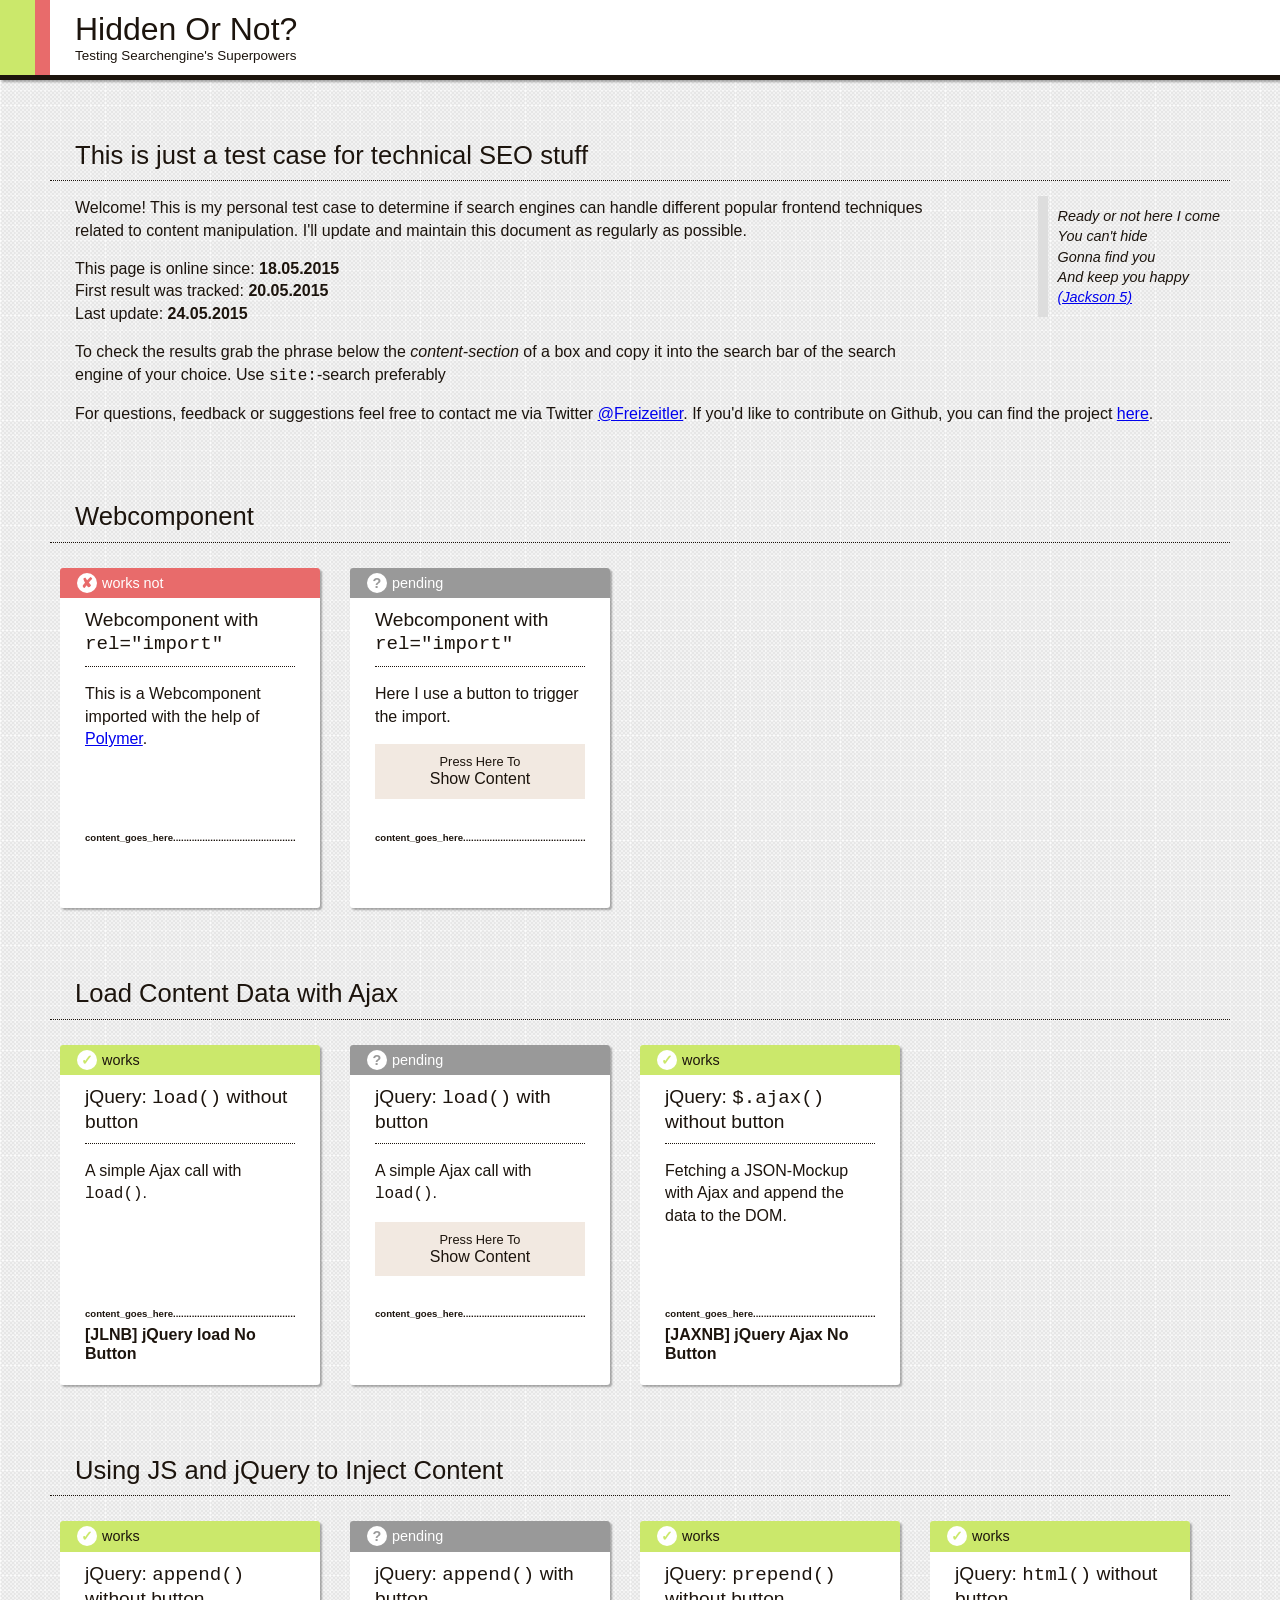
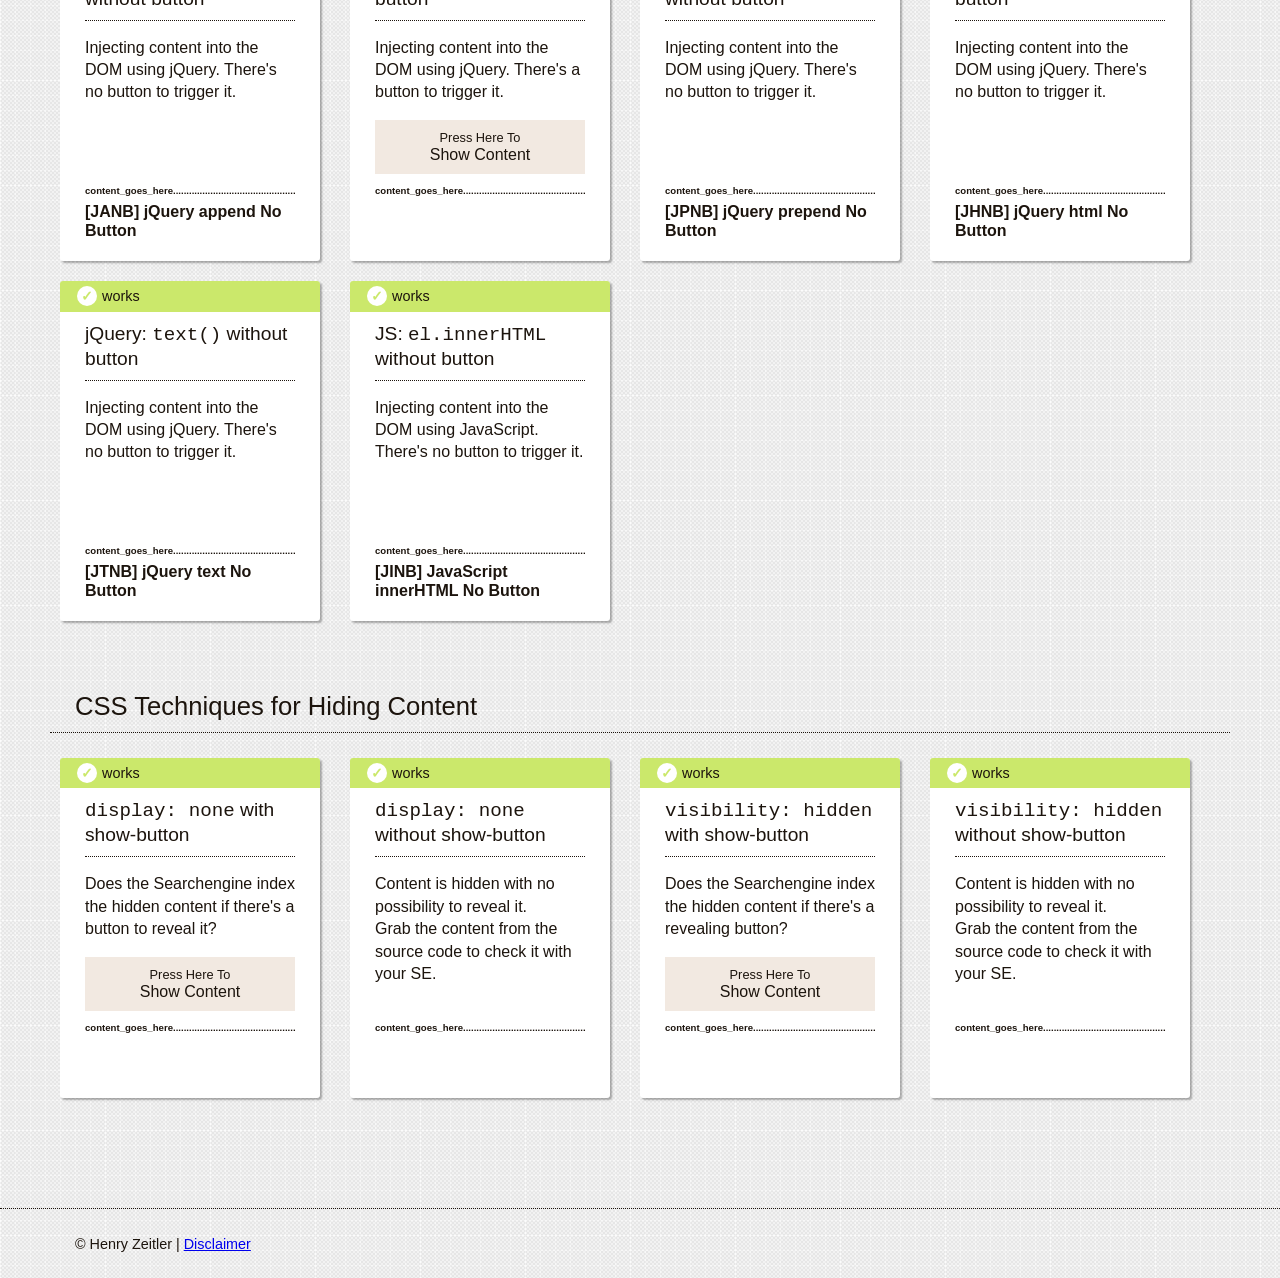
==== index.html @ c45078b1 "added webcomponent import with button" ====
<!doctype html>
<html class="no-js" lang="" itemscope itemtype="http://schema.org/WebPage">

<head>
	<meta charset="utf-8">
	<meta http-equiv="X-UA-Compatible" content="IE=edge">

	<title>SEO | Hidden Or Not?</title>

	<meta name="description" itemprop="description" content="Testing Searchengine's Superpowers">
	<meta name="viewport" content="width=device-width, initial-scale=1">

	<meta itemprop="name" content="SEO | Hidden Or Not?">
	<!-- Image for G+ post (app. 560 x 560) 
	<meta itemprop="image" content="http://www.example.com/image.jpg">-->
	<link href="https://plus.google.com/u/0/+HenryZeitler/" rel="author">

	<meta name="twitter:card" content="summary">
	<meta name="twitter:site" content="@publisher_handle">
	<meta name="twitter:title" content="SEO | Hidden Or Not?">
	<meta name="twitter:description" content="Testing Searchengine's Superpowers">
	<meta name="twitter:creator" content="@Freizeitler">
	<!-- Twitter Summary card images must be at least 120x120px 
	<meta name="twitter:image" content="http://www.example.com/image.jpg">-->

	<meta property="og:title" content="SEO | Hidden Or Not?" />
	<meta property="og:type" content="article" />
	<meta property="og:url" content="http://seo.freizeitler.de" />
	<!--<meta property="og:image" content="http://example.com/image.jpg" />-->
	<meta property="og:description" content="Testing Searchengine's Superpowers" />
	<meta property="og:site_name" content="SEO | Hidden Or Not?" />

	<link rel="import" href="/vendor/bower/polymer/polymer.html">
	<link rel="import" href="component/super-content.html">

	<style type="text/css">
		html{font-family:sans-serif;-ms-text-size-adjust:100%;-webkit-text-size-adjust:100%}body{margin:0}article,aside,details,figcaption,figure,footer,header,hgroup,main,menu,nav,section,summary{display:block}audio,canvas,progress,video{display:inline-block;vertical-align:baseline}audio:not([controls]){display:none;height:0}[hidden],template{display:none}a{background-color:transparent}a:active,a:hover{outline:0}abbr[title]{border-bottom:1px dotted}b,strong{font-weight:700}dfn{font-style:italic}h1{font-size:2em;margin:.67em 0}mark{background:#ff0;color:#000}small{font-size:80%}sub,sup{font-size:75%;line-height:0;position:relative;vertical-align:baseline}sup{top:-.5em}sub{bottom:-.25em}img{border:0}svg:not(:root){overflow:hidden}figure{margin:1em 40px}hr{-webkit-box-sizing:content-box;-moz-box-sizing:content-box;box-sizing:content-box;height:0}pre{overflow:auto}code,kbd,pre,samp{font-family:monospace,monospace;font-size:1em}button,input,optgroup,select,textarea{color:inherit;font:inherit;margin:0}button{overflow:visible}button,select{text-transform:none}button,html input[type=button],input[type=reset],input[type=submit]{-webkit-appearance:button;cursor:pointer}button[disabled],html input[disabled]{cursor:default}button::-moz-focus-inner,input::-moz-focus-inner{border:0;padding:0}input{line-height:normal}input[type=checkbox],input[type=radio]{-webkit-box-sizing:border-box;-moz-box-sizing:border-box;box-sizing:border-box;padding:0}input[type=number]::-webkit-inner-spin-button,input[type=number]::-webkit-outer-spin-button{height:auto}input[type=search]{-webkit-appearance:textfield;-webkit-box-sizing:content-box;-moz-box-sizing:content-box;box-sizing:content-box}input[type=search]::-webkit-search-cancel-button,input[type=search]::-webkit-search-decoration{-webkit-appearance:none}fieldset{border:1px solid silver;margin:0 2px;padding:.35em .625em .75em}legend{border:0;padding:0}textarea{overflow:auto}optgroup{font-weight:700}table{border-collapse:collapse;border-spacing:0}td,th{padding:0}.bv-cf:before,.bv-cf:after{content:" ";display:table}.bv-cf:after{clear:both}.bv-float-left{float:left}.bv-float-right{float:right}body{background:url(../images/project_papper.png);font:normal 1em/1.4 sans-serif;color:#1c140d}h1,h2,h3,h4,h5,h6{margin-top:0;font-weight:400;line-height:1.2}h1{padding:10px 25px;font-size:2em;margin-left:35px;background:#fff;margin-bottom:0;border-left:15px solid #e86b6b}h1 span{display:block;font-size:.42em}h2,h3{padding:10px 25px;font-size:1.6em;margin-bottom:15px;border-bottom:1px dotted #1c140d}h3{font-size:1.2em;padding:10px 0}h4{font-weight:700}p{padding-left:25px}button{background:none;border:none;display:block;padding:10px 0;text-align:center;background:#f2e9e1;margin-bottom:1em;width:100%;line-height:1.2}button span{display:block;font-size:.8em}blockquote{margin:0 0 25px 100px;border-left:10px solid #ddd;padding:10px;font-style:italic;font-size:.9em;float:right}.dnwb .content span{display:none}.dnwb .content.active span{display:block}.dnnb .content span{display:none}.vhwb .content span{visibility:hidden}.vhwb .content.active span{visibility:visible}.vhnb .content span{visibility:hidden}.header{background:#cbe86b;border-bottom:5px solid #1c140d;-webkit-box-shadow:2px 2px 2px rgba(0,0,0,.3);-moz-box-shadow:2px 2px 2px rgba(0,0,0,.3);box-shadow:2px 2px 2px rgba(0,0,0,.3)}@media(min-width:0em){.main{padding:25px 15px}}@media(min-width:22.5em){.main{padding:50px}}.section{margin-bottom:50px;clear:both}.tile{-webkit-box-sizing:border-box;-moz-box-sizing:border-box;box-sizing:border-box;padding:25px;width:260px;height:340px;background:#fff;float:left;margin:10px 20px 10px 10px;-webkit-border-radius:3px;-moz-border-radius:3px;border-radius:3px;-webkit-box-shadow:2px 2px 2px rgba(0,0,0,.3);-moz-box-shadow:2px 2px 2px rgba(0,0,0,.3);box-shadow:2px 2px 2px rgba(0,0,0,.3);position:relative}.tile p{padding:0;max-width:600px}.tile .content{position:absolute;left:0;bottom:0;width:100%;-webkit-box-sizing:border-box;-moz-box-sizing:border-box;box-sizing:border-box;padding:0 25px;height:50px}.tile .content:before{content:'content_goes_here...................................................................';font-size:.6em;position:relative;top:-5px;display:block;overflow:hidden}.tile-label{padding:5px 0 5px 17px;margin:-25px -25px 0;font-size:.9em;-webkit-border-radius:3px 3px 0 0;-moz-border-radius:3px 3px 0 0;border-radius:3px 3px 0 0}.tile-label.works{background:#cbe86b}.tile-label.works:before{content:'\2713';margin-right:5px;background:#fff;width:20px;height:20px;display:inline-block;color:#cbe86b;text-align:center;-webkit-border-radius:50%;-moz-border-radius:50%;border-radius:50%;position:relative;font-weight:700}.tile-label.works-not{background:#e86b6b;color:#fff}.tile-label.works-not:before{content:'\2718';margin-right:5px;background:#fff;width:20px;height:20px;display:inline-block;color:#e86b6b;text-align:center;-webkit-border-radius:50%;-moz-border-radius:50%;border-radius:50%;position:relative;font-weight:700}.tile-label.pending{background:#999;color:#fff}.tile-label.pending:before{content:'?';background:#fff;width:20px;height:20px;display:inline-block;color:#999;text-align:center;-webkit-border-radius:50%;-moz-border-radius:50%;border-radius:50%;position:relative;font-weight:700;margin-right:5px}.footer{font-size:.9em;padding:25px 0 25px 75px;border-top:1px dotted #1c140d}
	</style>

	<!--[if lt IE 9]>
		<script src="vendor/html5shiv.min.js"></script>
	<![endif]-->
</head>

<body>
	<header class="header" role="banner">
		<h1>Hidden Or Not? <span>Testing Searchengine's Superpowers</span></h1>
	</header>
	<main class="main bv-cf" role="main">	
<section class="section bv-cf">
		<h2>This is just a test case for technical SEO stuff</h2>
		<blockquote itemscope itemtype="http://schema.org/MusicRecording"><span itemprop="citation">Ready or not here I come<br />
You can't hide<br />
Gonna find you<br />
And keep you happy</span><br /><a href="http://en.wikipedia.org/wiki/Ready_or_Not_Here_I_Come_%28Can%27t_Hide_from_Love%29" itemprop="sameAs">(Jackson 5)</a></blockquote>
		<p>Welcome! This is my personal test case to determine if search engines can handle different popular frontend techniques related to content manipulation. I'll update and maintain this document as regularly as possible.</p>
		<p>This page is online since: <strong>18.05.2015</strong><br />First result was tracked: <strong>20.05.2015</strong><br />Last update: <strong>24.05.2015</strong></p>
		<p>To check the results grab the phrase below the <em>content-section</em> of a box and copy it into the search bar of the search engine of your choice. Use <code>site:</code>-search preferably</p> 
		<p>For questions, feedback or suggestions feel free to contact me via Twitter <a href="https://twitter.com/Freizeitler" title="contact me on Twitter">@Freizeitler</a>. If you'd like to contribute on Github, you can find the project <a href="https://github.com/Freizeitler/seowatch" title="Fork me on Github">here</a>.</p> 
		<!--<figure class="mobile-yeti">
			<img src="https://pbs.twimg.com/profile_background_images/536130318734880768/CcT2bcql.png" alt="Picture of Mobile Yeti" />
		</figure>-->
		</section>
		
		<section class="section bv-cf">
			<h2>Webcomponent</h2>

			<div class="tile webc">
				<div class="tile-label works-not">works not</div>
				<h3>Webcomponent with <code>rel="import"</code></h3>
				<p>This is a Webcomponent imported with the help of <a href="https://www.polymer-project.org/0.5/" title="visit polymer">Polymer</a>.</p>
				<div class="tile-test">
					<h4 class="content"><super-content></super-content></h4>
				</div>
			</div>

			<div class="tile webcwb">
				<div class="tile-label pending">pending</div>
				<h3>Webcomponent with <code>rel="import"</code></h3>
				<p>Here I use a button to trigger the import.</p>
				<div class="tile-test">
					<button class="show-content js-button"><span>Press Here To</span> Show Content</button>
					<h4 class="content"><button-content></button-content></h4>
				</div>
			</div>

		</section>	

		<section class="section bv-cf">
			<h2>Load Content Data with Ajax</h2>

			<div class="tile jlnb">
				<div class="tile-label works">works</div>
				<h3>jQuery: <code>load()</code> without button</h3>
				<p>A simple Ajax call with <code>load()</code>.</p>
				<div class="tile-test">
					<h4 class="content"><span></span></h4>
				</div>
			</div>

			<div class="tile jlwb">
				<div class="tile-label pending">pending</div>
				<h3>jQuery: <code>load()</code> with button</h3>
				<p>A simple Ajax call with <code>load()</code>.</p>
				<div class="tile-test">
					<button class="show-content js-button"><span>Press Here To</span> Show Content</button>
					<h4 class="content"><span></span></h4>
				</div>
			</div>

			<div class="tile jaxnb">
				<div class="tile-label works">works</div>
				<h3>jQuery: <code>$.ajax()</code> without button</h3>
				<p>Fetching a JSON-Mockup with Ajax and append the data to the DOM.</p>
				<div class="tile-test">
					<h4 class="content"><span></span></h4>
				</div>
			</div>

		</section>	

		<section class="section bv-cf">
			<h2>Using JS and jQuery to Inject Content</h2>

			<div class="tile janb">
				<div class="tile-label works">works</div>
				<h3>jQuery: <code>append()</code> without button</h3>
				<p>Injecting content into the DOM using jQuery. There's no button to trigger it.</p>
				<div class="tile-test">
					<h4 class="content"><span></span></h4>
				</div>
			</div>

			<div class="tile jawb">
				<div class="tile-label pending">pending</div>
				<h3>jQuery: <code>append()</code> with button</h3>
				<p>Injecting content into the DOM using jQuery. There's a button to trigger it.</p>
				<div class="tile-test">
					<button class="show-content js-button"><span>Press Here To</span> Show Content</button>
					<h4 class="content"><span></span></h4>
				</div>
			</div>

			<div class="tile jpnb">
				<div class="tile-label works">works</div>
				<h3>jQuery: <code>prepend()</code> without button</h3>
				<p>Injecting content into the DOM using jQuery. There's no button to trigger it.</p>
				<div class="tile-test">
					<h4 class="content"><span></span></h4>
				</div>
			</div>

			<div class="tile jhnb">
				<div class="tile-label works">works</div>
				<h3>jQuery: <code>html()</code> without button</h3>
				<p>Injecting content into the DOM using jQuery. There's no button to trigger it.</p>
				<div class="tile-test">
					<h4 class="content"><span></span></h4>
				</div>
			</div>

			<div class="tile jtnb">
				<div class="tile-label works">works</div>
				<h3>jQuery: <code>text()</code> without button</h3>
				<p>Injecting content into the DOM using jQuery. There's no button to trigger it.</p>
				<div class="tile-test">
					<h4 class="content"><span></span></h4>
				</div>
			</div>

			<div class="tile jinb">
				<div class="tile-label works">works</div>
				<h3>JS: <code>el.innerHTML</code> without button</h3>
				<p>Injecting content into the DOM using JavaScript. There's no button to trigger it.</p>
				<div class="tile-test">
					<h4 class="content"><span></span></h4>
				</div>
			</div>
		</section>	

		<section class="section bv-cf">
			<h2>CSS Techniques for Hiding Content</h2>

			<div class="tile dnwb">
				<div class="tile-label works">works</div>
				<h3><code>display: none</code> with show-button</h3>
				<p>Does the Searchengine index the hidden content if there's a button to reveal it?</p>
				<div class="tile-test">
					<button class="show-content js-reveal"><span>Press Here To</span> Show Content</button>
					<h4 class="content"><span>[DNWB] Display None With Button</span></h4>
				</div>
			</div>

			<div class="tile dnnb">
				<div class="tile-label works">works</div>
				<h3><code>display: none</code> without show-button</h3>
				<p>Content is hidden with no possibility to reveal it. <br />Grab the content from the source code to check it with your SE.</p>
				<div class="tile-test">
					<h4 class="content"><span>[DNNB] Display None No Button</span></h4>
				</div>
			</div>

			<div class="tile vhwb">
				<div class="tile-label works">works</div>
				<h3><code>visibility: hidden</code> with show-button</h3>
				<p>Does the Searchengine index the hidden content if there's a revealing button?</p>
				<div class="tile-test">
					<button class="show-content js-reveal"><span>Press Here To</span> Show Content</button>
					<h4 class="content"><span>[VHWB] Visibility Hidden With Button</span></h4>
				</div>
			</div>

			<div class="tile vhnb">
				<div class="tile-label works">works</div>
				<h3><code>visibility: hidden</code> without show-button</h3>
				<p>Content is hidden with no possibility to reveal it. <br />Grab the content from the source code to check it with your SE.</p>
				<div class="tile-test">
					<h4 class="content"><span>[VHNB] Visibility Hidden No Button</span></h4>
				</div>
			</div>
		</section>

	</main>
	<aside class="aside" role="complementary"></aside>
	<footer class="footer" role="contentinfo">
		&copy; Henry Zeitler | <a href="http://www.freizeitler.de/impressum/" title="Disclaimer on www.freizeitler.de">Disclaimer</a>
	</footer>

	<script src="vendor/modernizr.custom.67687.js"></script>
	<script src="//ajax.googleapis.com/ajax/libs/jquery/1.11.1/jquery.min.js"></script>
	<script>window.jQuery || document.write('<script src="vendor/bower/jquery/dist/jquery.min.js"><\/script>')</script>
	<script src="js/app.js"></script>
	<!--<script src="js-min/app.pkgd.js"></script>
	<script>function loadCSS(e){var n=window.document.createElement("link"),t=window.document.getElementsByTagName("head")[0];n.rel="stylesheet",n.href=e,n.media="only x",t.parentNode.insertBefore(n,t),setTimeout(function(){n.media="all"},0)}loadCSS("css/app.css");/*loadCSS('css-min/app.css');*/</script>
	<noscript>
		<link rel="stylesheet" href="css/app.css">
		<link rel="stylesheet" href="css-min/app.css">
	</noscript>	-->
	<script>(function(e,t,n,r,i,s,o){e["GoogleAnalyticsObject"]=i;e[i]=e[i]||function(){(e[i].q=e[i].q||[]).push(arguments)},e[i].l=1*new Date;s=t.createElement(n),o=t.getElementsByTagName(n)[0];s.async=1;s.src=r;o.parentNode.insertBefore(s,o)})(window,document,"script","//www.google-analytics.com/analytics.js","ga");ga("create","UA-63108852-1","example.com");ga("set","anonymizeIp",true);ga('require', 'displayfeatures');ga("send","pageview")</script>
</body>

</html>
---- css/app.css ----
/* ==========================================================================
   Normalize.scss settings
   ========================================================================== */
/**
 * Includes legacy browser support IE6/7
 *
 * Set to false if you want to drop support for IE6 and IE7
 */
/* Base
   ========================================================================== */
/**
 * 1. Set default font family to sans-serif.
 * 2. Prevent iOS and IE text size adjust after device orientation change,
 *    without disabling user zoom.
 * 3. Corrects text resizing oddly in IE 6/7 when body `font-size` is set using
 *  `em` units.
 */
/* line 23, ../vendor/bower/normalize-scss/_normalize.scss */
html {
  font-family: sans-serif;
  /* 1 */
  -ms-text-size-adjust: 100%;
  /* 2 */
  -webkit-text-size-adjust: 100%;
  /* 2 */
}

/**
 * Remove default margin.
 */
/* line 36, ../vendor/bower/normalize-scss/_normalize.scss */
body {
  margin: 0;
}

/* HTML5 display definitions
   ========================================================================== */
/**
 * Correct `block` display not defined for any HTML5 element in IE 8/9.
 * Correct `block` display not defined for `details` or `summary` in IE 10/11
 * and Firefox.
 * Correct `block` display not defined for `main` in IE 11.
 */
/* line 50, ../vendor/bower/normalize-scss/_normalize.scss */
article,
aside,
details,
figcaption,
figure,
footer,
header,
hgroup,
main,
menu,
nav,
section,
summary {
  display: block;
}

/**
 * 1. Correct `inline-block` display not defined in IE 6/7/8/9 and Firefox 3.
 * 2. Normalize vertical alignment of `progress` in Chrome, Firefox, and Opera.
 */
/* line 71, ../vendor/bower/normalize-scss/_normalize.scss */
audio,
canvas,
progress,
video {
  display: inline-block;
  /* 1 */
  vertical-align: baseline;
  /* 2 */
}

/**
 * Prevents modern browsers from displaying `audio` without controls.
 * Remove excess height in iOS 5 devices.
 */
/* line 88, ../vendor/bower/normalize-scss/_normalize.scss */
audio:not([controls]) {
  display: none;
  height: 0;
}

/**
 * Address `[hidden]` styling not present in IE 8/9/10.
 * Hide the `template` element in IE 8/9/10/11, Safari, and Firefox < 22.
 */
/* line 98, ../vendor/bower/normalize-scss/_normalize.scss */
[hidden],
template {
  display: none;
}

/* Links
   ========================================================================== */
/**
 * Remove the gray background color from active links in IE 10.
 */
/* line 110, ../vendor/bower/normalize-scss/_normalize.scss */
a {
  background-color: transparent;
}

/**
 * Improve readability of focused elements when they are also in an
 * active/hover state.
 */
/* line 120, ../vendor/bower/normalize-scss/_normalize.scss */
a:active, a:hover {
  outline: 0;
}

/* Text-level semantics
   ========================================================================== */
/**
 * Address styling not present in IE 8/9/10/11, Safari, and Chrome.
 */
/* line 132, ../vendor/bower/normalize-scss/_normalize.scss */
abbr[title] {
  border-bottom: 1px dotted;
}

/**
 * Address style set to `bolder` in Firefox 4+, Safari, and Chrome.
 */
/* line 140, ../vendor/bower/normalize-scss/_normalize.scss */
b,
strong {
  font-weight: bold;
}

/**
 * Address styling not present in Safari and Chrome.
 */
/* line 155, ../vendor/bower/normalize-scss/_normalize.scss */
dfn {
  font-style: italic;
}

/**
 * Address variable `h1` font-size and margin within `section` and `article`
 * contexts in Firefox 4+, Safari, and Chrome.
 */
/* line 164, ../vendor/bower/normalize-scss/_normalize.scss */
h1 {
  font-size: 2em;
  margin: 0.67em 0;
}

/**
 * Addresses styling not present in IE 8/9.
 */
/* line 200, ../vendor/bower/normalize-scss/_normalize.scss */
mark {
  background: #ff0;
  color: #000;
}

/**
 * Address inconsistent and variable font size in all browsers.
 */
/* line 239, ../vendor/bower/normalize-scss/_normalize.scss */
small {
  font-size: 80%;
}

/**
 * Prevent `sub` and `sup` affecting `line-height` in all browsers.
 */
/* line 247, ../vendor/bower/normalize-scss/_normalize.scss */
sub,
sup {
  font-size: 75%;
  line-height: 0;
  position: relative;
  vertical-align: baseline;
}

/* line 255, ../vendor/bower/normalize-scss/_normalize.scss */
sup {
  top: -0.5em;
}

/* line 259, ../vendor/bower/normalize-scss/_normalize.scss */
sub {
  bottom: -0.25em;
}

/* Embedded content
   ========================================================================== */
/**
 * 1. Remove border when inside `a` element in IE 8/9/10.
 * 2. Improves image quality when scaled in IE 7.
 */
/* line 314, ../vendor/bower/normalize-scss/_normalize.scss */
img {
  border: 0;
}

/**
 * Correct overflow not hidden in IE 9/10/11.
 */
/* line 325, ../vendor/bower/normalize-scss/_normalize.scss */
svg:not(:root) {
  overflow: hidden;
}

/* Grouping content
   ========================================================================== */
/**
 * Address margin not present in IE 8/9 and Safari.
 */
/* line 336, ../vendor/bower/normalize-scss/_normalize.scss */
figure {
  margin: 1em 40px;
}

/**
 * Address differences between Firefox and other browsers.
 */
/* line 344, ../vendor/bower/normalize-scss/_normalize.scss */
hr {
  -webkit-box-sizing: content-box;
     -moz-box-sizing: content-box;
          box-sizing: content-box;
  height: 0;
}

/**
 * Contain overflow in all browsers.
 */
/* line 353, ../vendor/bower/normalize-scss/_normalize.scss */
pre {
  overflow: auto;
}

/**
 * Address odd `em`-unit font size rendering in all browsers.
 * Correct font family set oddly in IE 6, Safari 4/5, and Chrome.
 */
/* line 362, ../vendor/bower/normalize-scss/_normalize.scss */
code,
kbd,
pre,
samp {
  font-family: monospace, monospace;
  font-size: 1em;
}

/* Forms
   ========================================================================== */
/**
 * Known limitation: by default, Chrome and Safari on OS X allow very limited
 * styling of `select`, unless a `border` property is set.
 */
/**
 * 1. Correct color not being inherited.
 *  Known issue: affects color of disabled elements.
 * 2. Correct font properties not being inherited.
 * 3. Address margins set differently in Firefox 4+, Safari, and Chrome.
 * 4. Improves appearance and consistency in all browsers.
 */
/* line 389, ../vendor/bower/normalize-scss/_normalize.scss */
button,
input,
optgroup,
select,
textarea {
  color: inherit;
  /* 1 */
  font: inherit;
  /* 2 */
  margin: 0;
  /* 3 */
}

/**
 * Address `overflow` set to `hidden` in IE 8/9/10/11.
 */
/* line 407, ../vendor/bower/normalize-scss/_normalize.scss */
button {
  overflow: visible;
}

/**
 * Address inconsistent `text-transform` inheritance for `button` and `select`.
 * All other form control elements do not inherit `text-transform` values.
 * Correct `button` style inheritance in Firefox, IE 8/9/10/11, and Opera.
 * Correct `select` style inheritance in Firefox.
 */
/* line 418, ../vendor/bower/normalize-scss/_normalize.scss */
button,
select {
  text-transform: none;
}

/**
 * 1. Avoid the WebKit bug in Android 4.0.* where (2) destroys native `audio`
 *  and `video` controls.
 * 2. Correct inability to style clickable `input` types in iOS.
 * 3. Improve usability and consistency of cursor style between image-type
 *  `input` and others.
 * 4. Removes inner spacing in IE 7 without affecting normal text inputs.
 *  Known issue: inner spacing remains in IE 6.
 */
/* line 433, ../vendor/bower/normalize-scss/_normalize.scss */
button,
html input[type="button"],
input[type="reset"],
input[type="submit"] {
  -webkit-appearance: button;
  /* 2 */
  cursor: pointer;
  /* 3 */
}

/**
 * Re-set default cursor for disabled elements.
 */
/* line 448, ../vendor/bower/normalize-scss/_normalize.scss */
button[disabled],
html input[disabled] {
  cursor: default;
}

/**
 * Remove inner padding and border in Firefox 4+.
 */
/* line 457, ../vendor/bower/normalize-scss/_normalize.scss */
button::-moz-focus-inner,
input::-moz-focus-inner {
  border: 0;
  padding: 0;
}

/**
 * Address Firefox 4+ setting `line-height` on `input` using `!important` in
 * the UA stylesheet.
 */
/* line 468, ../vendor/bower/normalize-scss/_normalize.scss */
input {
  line-height: normal;
}

/**
 * 1. Address box sizing set to `content-box` in IE 8/9/10.
 * 2. Remove excess padding in IE 8/9/10.
 *  Known issue: excess padding remains in IE 6.
 */
/* line 478, ../vendor/bower/normalize-scss/_normalize.scss */
input[type="checkbox"],
input[type="radio"] {
  -webkit-box-sizing: border-box;
     -moz-box-sizing: border-box;
          box-sizing: border-box;
  /* 1 */
  padding: 0;
  /* 2 */
}

/**
 * Fix the cursor style for Chrome's increment/decrement buttons. For certain
 * `font-size` values of the `input`, it causes the cursor style of the
 * decrement button to change from `default` to `text`.
 */
/* line 494, ../vendor/bower/normalize-scss/_normalize.scss */
input[type="number"]::-webkit-inner-spin-button,
input[type="number"]::-webkit-outer-spin-button {
  height: auto;
}

/**
 * 1. Address `appearance` set to `searchfield` in Safari and Chrome.
 * 2. Address `box-sizing` set to `border-box` in Safari and Chrome.
 */
/* line 504, ../vendor/bower/normalize-scss/_normalize.scss */
input[type="search"] {
  -webkit-appearance: textfield;
  /* 1 */
  -webkit-box-sizing: content-box;
     -moz-box-sizing: content-box;
          box-sizing: content-box;
  /* 2 */
}

/**
 * Remove inner padding and search cancel button in Safari and Chrome on OS X.
 * Safari (but not Chrome) clips the cancel button when the search input has
 * padding (and `textfield` appearance).
 */
/* line 515, ../vendor/bower/normalize-scss/_normalize.scss */
input[type="search"]::-webkit-search-cancel-button,
input[type="search"]::-webkit-search-decoration {
  -webkit-appearance: none;
}

/**
 * Define consistent border, margin, and padding.
 */
/* line 524, ../vendor/bower/normalize-scss/_normalize.scss */
fieldset {
  border: 1px solid #c0c0c0;
  margin: 0 2px;
  padding: 0.35em 0.625em 0.75em;
}

/**
 * 1. Correct `color` not being inherited in IE 8/9/10/11.
 * 2. Remove padding so people aren't caught out if they zero out fieldsets.
 * 3. Corrects text not wrapping in Firefox 3.
 * 4. Corrects alignment displayed oddly in IE 6/7.
 */
/* line 537, ../vendor/bower/normalize-scss/_normalize.scss */
legend {
  border: 0;
  /* 1 */
  padding: 0;
  /* 2 */
}

/**
 * Remove default vertical scrollbar in IE 8/9/10/11.
 */
/* line 550, ../vendor/bower/normalize-scss/_normalize.scss */
textarea {
  overflow: auto;
}

/**
 * Don't inherit the `font-weight` (applied by a rule above).
 * NOTE: the default cannot safely be changed in Chrome and Safari on OS X.
 */
/* line 559, ../vendor/bower/normalize-scss/_normalize.scss */
optgroup {
  font-weight: bold;
}

/* Tables
   ========================================================================== */
/**
 * Remove most spacing between table cells.
 */
/* line 570, ../vendor/bower/normalize-scss/_normalize.scss */
table {
  border-collapse: collapse;
  border-spacing: 0;
}

/* line 575, ../vendor/bower/normalize-scss/_normalize.scss */
td,
th {
  padding: 0;
}

/**
* Settings
*
* @desc Place variables and mixings for default settings here
* @author @Freizeitler
* @dependency none
*/
/**
* Helper
*
* @desc Helper are classes and formattings which are used to accomplish repeating task. Mainly we use ds- for design-task and bv- for behavioral tasks.
* @author [XX]
* @dependency _app_settings.scss
*/
/* line 11, ../scss/_helper.scss */
.bv-cf:before, .bv-cf:after {
  content: " ";
  display: table;
}
/* line 17, ../scss/_helper.scss */
.bv-cf:after {
  clear: both;
}

/* line 19, ../scss/_helper.scss */
.bv-float-left {
  float: left;
}

/* line 20, ../scss/_helper.scss */
.bv-float-right {
  float: right;
}

/**
* Basic Styles
*
* @desc Basic and common styles. Formats for every device live in Common Styles, for device-specific stylings use Mobile First approach.
* @author @Freizeitler
* @dependency _app_settingsscss
*/
/* line 10, ../scss/_base.scss */
body {
  background: url(../images/project_papper.png);
  font: normal 1em/1.4 sans-serif;
  color: #1c140d;
}

/* line 14, ../scss/_base.scss */
h1, h2, h3, h4, h5, h6 {
  margin-top: 0;
  font-weight: normal;
  line-height: 1.2;
}

/* line 19, ../scss/_base.scss */
h1 {
  padding: 10px 25px;
  font-size: 2em;
  margin-left: 35px;
  background: #fff;
  margin-bottom: 0;
  border-left: 15px solid #e86b6b;
}
/* line 26, ../scss/_base.scss */
h1 span {
  display: block;
  font-size: 0.42em;
}

/* line 31, ../scss/_base.scss */
h2, h3 {
  padding: 10px 25px;
  font-size: 1.6em;
  margin-bottom: 15px;
  border-bottom: 1px dotted #1c140d;
}

/* line 37, ../scss/_base.scss */
h3 {
  font-size: 1.2em;
  padding: 10px 0;
}

/* line 41, ../scss/_base.scss */
h4 {
  font-weight: bold;
}

/* line 44, ../scss/_base.scss */
p {
  padding-left: 25px;
}

/* line 47, ../scss/_base.scss */
button {
  background: none;
  border: none;
  display: block;
  padding: 10px 0;
  text-align: center;
  background: #f2e9e1;
  margin-bottom: 1em;
  width: 100%;
  line-height: 1.2;
}
/* line 57, ../scss/_base.scss */
button span {
  display: block;
  font-size: 0.8em;
}

/* line 62, ../scss/_base.scss */
blockquote {
  margin: 0 0 25px 100px;
  border-left: 10px solid #ddd;
  padding: 10px;
  font-style: italic;
  font-size: 0.9em;
  float: right;
}

/**
* Tests
*
* @desc CSS for the tests
* @author @Freizeitler
* @dependency _app_settingsscss
*/
/* line 11, ../scss/modules/_tests.scss */
.dnwb .content span {
  display: none;
}
/* line 14, ../scss/modules/_tests.scss */
.dnwb .content.active span {
  display: block;
}

/* line 22, ../scss/modules/_tests.scss */
.dnnb .content span {
  display: none;
}

/* line 30, ../scss/modules/_tests.scss */
.vhwb .content span {
  visibility: hidden;
}
/* line 33, ../scss/modules/_tests.scss */
.vhwb .content.active span {
  visibility: visible;
}

/* line 41, ../scss/modules/_tests.scss */
.vhnb .content span {
  visibility: hidden;
}

/**
* Header
*
* @desc Styles for the Header
* @author @Freizeitler
* @dependency _app_settingsscss
*/
/* line 9, ../scss/sections/_header.scss */
.header {
  background: #cbe86b;
  border-bottom: 5px solid #1c140d;
  -webkit-box-shadow: 2px 2px 2px rgba(0, 0, 0, 0.3);
     -moz-box-shadow: 2px 2px 2px rgba(0, 0, 0, 0.3);
          box-shadow: 2px 2px 2px rgba(0, 0, 0, 0.3);
}

/**
* Main Section
*
* @desc Styles for elements within the main section
* @author @Freizeitler
* @dependency _app_settingsscss
*/
@media (min-width: 0em) {
  /* line 9, ../scss/sections/_main.scss */
  .main {
    padding: 25px 15px;
  }
}
@media (min-width: 22.5em) {
  /* line 9, ../scss/sections/_main.scss */
  .main {
    padding: 50px;
  }
}

/* line 17, ../scss/sections/_main.scss */
.section {
  margin-bottom: 50px;
  clear: both;
}

/* line 21, ../scss/sections/_main.scss */
.mobile-yeti {
  width: 320px;
}
/* line 23, ../scss/sections/_main.scss */
.mobile-yeti img {
  max-width: 100%;
  height: auto;
}

/* line 28, ../scss/sections/_main.scss */
.tile {
  -webkit-box-sizing: border-box;
     -moz-box-sizing: border-box;
          box-sizing: border-box;
  padding: 25px;
  width: 260px;
  height: 340px;
  background: #fff;
  float: left;
  margin: 10px 20px 10px 10px;
  -webkit-border-radius: 3px;
     -moz-border-radius: 3px;
          border-radius: 3px;
  -webkit-box-shadow: 2px 2px 2px rgba(0, 0, 0, 0.3);
     -moz-box-shadow: 2px 2px 2px rgba(0, 0, 0, 0.3);
          box-shadow: 2px 2px 2px rgba(0, 0, 0, 0.3);
  position: relative;
}
/* line 39, ../scss/sections/_main.scss */
.tile p {
  padding: 0;
  max-width: 600px;
}
/* line 43, ../scss/sections/_main.scss */
.tile .content {
  position: absolute;
  left: 0;
  bottom: 0;
  width: 100%;
  -webkit-box-sizing: border-box;
     -moz-box-sizing: border-box;
          box-sizing: border-box;
  padding: 0 25px;
  height: 50px;
}
/* line 51, ../scss/sections/_main.scss */
.tile .content:before {
  content: 'content_goes_here...................................................................';
  font-size: 0.6em;
  position: relative;
  top: -5px;
  display: block;
  overflow: hidden;
}

/* line 61, ../scss/sections/_main.scss */
.tile-label {
  padding: 5px 0 5px 17px;
  margin: -25px -25px 0 -25px;
  font-size: 0.9em;
  -webkit-border-radius: 3px 3px 0 0;
     -moz-border-radius: 3px 3px 0 0;
          border-radius: 3px 3px 0 0;
}
/* line 66, ../scss/sections/_main.scss */
.tile-label.works {
  background: #cbe86b;
}
/* line 68, ../scss/sections/_main.scss */
.tile-label.works:before {
  content: '\2713';
  margin-right: 5px;
  background: #fff;
  width: 20px;
  height: 20px;
  display: inline-block;
  color: #cbe86b;
  text-align: center;
  -webkit-border-radius: 50%;
     -moz-border-radius: 50%;
          border-radius: 50%;
  position: relative;
  font-weight: bold;
}
/* line 82, ../scss/sections/_main.scss */
.tile-label.works-not {
  background: #e86b6b;
  color: #fff;
}
/* line 85, ../scss/sections/_main.scss */
.tile-label.works-not:before {
  content: '\2718';
  margin-right: 5px;
  background: #fff;
  width: 20px;
  height: 20px;
  display: inline-block;
  color: #e86b6b;
  text-align: center;
  -webkit-border-radius: 50%;
     -moz-border-radius: 50%;
          border-radius: 50%;
  position: relative;
  font-weight: bold;
}
/* line 99, ../scss/sections/_main.scss */
.tile-label.pending {
  background: #999;
  color: #fff;
}
/* line 102, ../scss/sections/_main.scss */
.tile-label.pending:before {
  content: '?';
  background: #fff;
  width: 20px;
  height: 20px;
  display: inline-block;
  color: #999;
  text-align: center;
  -webkit-border-radius: 50%;
     -moz-border-radius: 50%;
          border-radius: 50%;
  position: relative;
  font-weight: bold;
  margin-right: 5px;
}

/**
* Header
*
* @desc Styles for the Header
* @author @Freizeitler
* @dependency _app_settingsscss
*/
/* line 9, ../scss/sections/_footer.scss */
.footer {
  font-size: 0.9em;
  padding: 25px 0 25px 75px;
  border-top: 1px dotted #1c140d;
}

/**
* Example
*
* @desc Just an example file
* @author [XX]
* @dependency _app_settingsscss
*/

/*# sourceMappingURL=app.css.map */
---- css-min/app.css ----
/* boilerplate by menadwork kommunikation GmbH (http://www.menadwork.com) (2015-05-19, 23:15)
 */
html{font-family:sans-serif;-ms-text-size-adjust:100%;-webkit-text-size-adjust:100%}body{margin:0}article,aside,details,figcaption,figure,footer,header,hgroup,main,menu,nav,section,summary{display:block}audio,canvas,progress,video{display:inline-block;vertical-align:baseline}audio:not([controls]){display:none;height:0}[hidden],template{display:none}a{background-color:transparent}a:active,a:hover{outline:0}abbr[title]{border-bottom:1px dotted}b,strong{font-weight:700}dfn{font-style:italic}h1{font-size:2em;margin:.67em 0}mark{background:#ff0;color:#000}small{font-size:80%}sub,sup{font-size:75%;line-height:0;position:relative;vertical-align:baseline}sup{top:-.5em}sub{bottom:-.25em}img{border:0}svg:not(:root){overflow:hidden}figure{margin:1em 40px}hr{-webkit-box-sizing:content-box;-moz-box-sizing:content-box;box-sizing:content-box;height:0}pre{overflow:auto}code,kbd,pre,samp{font-family:monospace,monospace;font-size:1em}button,input,optgroup,select,textarea{color:inherit;font:inherit;margin:0}button{overflow:visible}button,select{text-transform:none}button,html input[type=button],input[type=reset],input[type=submit]{-webkit-appearance:button;cursor:pointer}button[disabled],html input[disabled]{cursor:default}button::-moz-focus-inner,input::-moz-focus-inner{border:0;padding:0}input{line-height:normal}input[type=checkbox],input[type=radio]{-webkit-box-sizing:border-box;-moz-box-sizing:border-box;box-sizing:border-box;padding:0}input[type=number]::-webkit-inner-spin-button,input[type=number]::-webkit-outer-spin-button{height:auto}input[type=search]{-webkit-appearance:textfield;-webkit-box-sizing:content-box;-moz-box-sizing:content-box;box-sizing:content-box}input[type=search]::-webkit-search-cancel-button,input[type=search]::-webkit-search-decoration{-webkit-appearance:none}fieldset{border:1px solid silver;margin:0 2px;padding:.35em .625em .75em}legend{border:0;padding:0}textarea{overflow:auto}optgroup{font-weight:700}table{border-collapse:collapse;border-spacing:0}td,th{padding:0}.bv-cf:before,.bv-cf:after{content:" ";display:table}.bv-cf:after{clear:both}.bv-float-left{float:left}.bv-float-right{float:right}body{background:url(../images/project_papper.png);font:normal 1em/1.4 sans-serif;color:#1c140d}h1,h2,h3,h4,h5,h6{margin-top:0;font-weight:400;line-height:1.2}h1{padding:10px 25px;font-size:2em;margin-left:35px;background:#fff;margin-bottom:0;border-left:15px solid #e86b6b}h1 span{display:block;font-size:.42em}h2,h3{padding:10px 25px;font-size:1.6em;margin-bottom:15px;border-bottom:1px dotted #1c140d}h3{font-size:1.2em;padding:10px 0}h4{font-weight:700}p{padding-left:25px}button{background:none;border:none;display:block;padding:10px 0;text-align:center;background:#f2e9e1;margin-bottom:1em;width:100%;line-height:1.2}button span{display:block;font-size:.8em}blockquote{margin:0 0 25px 100px;border-left:10px solid #ddd;padding:10px;font-style:italic;font-size:.9em;float:right}.dnwb .content span{display:none}.dnwb .content.active span{display:block}.dnnb .content span{display:none}.vhwb .content span{visibility:hidden}.vhwb .content.active span{visibility:visible}.vhnb .content span{visibility:hidden}.header{background:#cbe86b;border-bottom:5px solid #1c140d;-webkit-box-shadow:2px 2px 2px rgba(0,0,0,.3);-moz-box-shadow:2px 2px 2px rgba(0,0,0,.3);box-shadow:2px 2px 2px rgba(0,0,0,.3)}@media(min-width:0em){.main{padding:25px 15px}}@media(min-width:22.5em){.main{padding:50px}}.section{margin-bottom:50px;clear:both}.mobile-yeti{width:320px}.mobile-yeti img{max-width:100%;height:auto}.tile{-webkit-box-sizing:border-box;-moz-box-sizing:border-box;box-sizing:border-box;padding:25px;width:260px;height:340px;background:#fff;float:left;margin:10px 20px 10px 10px;-webkit-border-radius:3px;-moz-border-radius:3px;border-radius:3px;-webkit-box-shadow:2px 2px 2px rgba(0,0,0,.3);-moz-box-shadow:2px 2px 2px rgba(0,0,0,.3);box-shadow:2px 2px 2px rgba(0,0,0,.3);position:relative}.tile p{padding:0;max-width:600px}.tile .content{position:absolute;left:0;bottom:0;width:100%;-webkit-box-sizing:border-box;-moz-box-sizing:border-box;box-sizing:border-box;padding:0 25px;height:50px}.tile .content:before{content:'content_goes_here...................................................................';font-size:.6em;position:relative;top:-5px;display:block;overflow:hidden}.tile-label{padding:5px 0 5px 17px;margin:-25px -25px 0;font-size:.9em;-webkit-border-radius:3px 3px 0 0;-moz-border-radius:3px 3px 0 0;border-radius:3px 3px 0 0}.tile-label.works{background:#cbe86b}.tile-label.works:before{content:'\2713';margin-right:5px;background:#fff;width:20px;height:20px;display:inline-block;color:#cbe86b;text-align:center;-webkit-border-radius:50%;-moz-border-radius:50%;border-radius:50%;position:relative;font-weight:700}.tile-label.works-not{background:#e86b6b;color:#fff}.tile-label.works-not:before{content:'\2718';margin-right:5px;background:#fff;width:20px;height:20px;display:inline-block;color:#e86b6b;text-align:center;-webkit-border-radius:50%;-moz-border-radius:50%;border-radius:50%;position:relative;font-weight:700}.tile-label.pending{background:#999;color:#fff}.tile-label.pending:before{content:'?';background:#fff;width:20px;height:20px;display:inline-block;color:#999;text-align:center;-webkit-border-radius:50%;-moz-border-radius:50%;border-radius:50%;position:relative;font-weight:700;margin-right:5px}.footer{font-size:.9em;padding:25px 0 25px 75px;border-top:1px dotted #1c140d}
/*# sourceMappingURL=app.css.map */
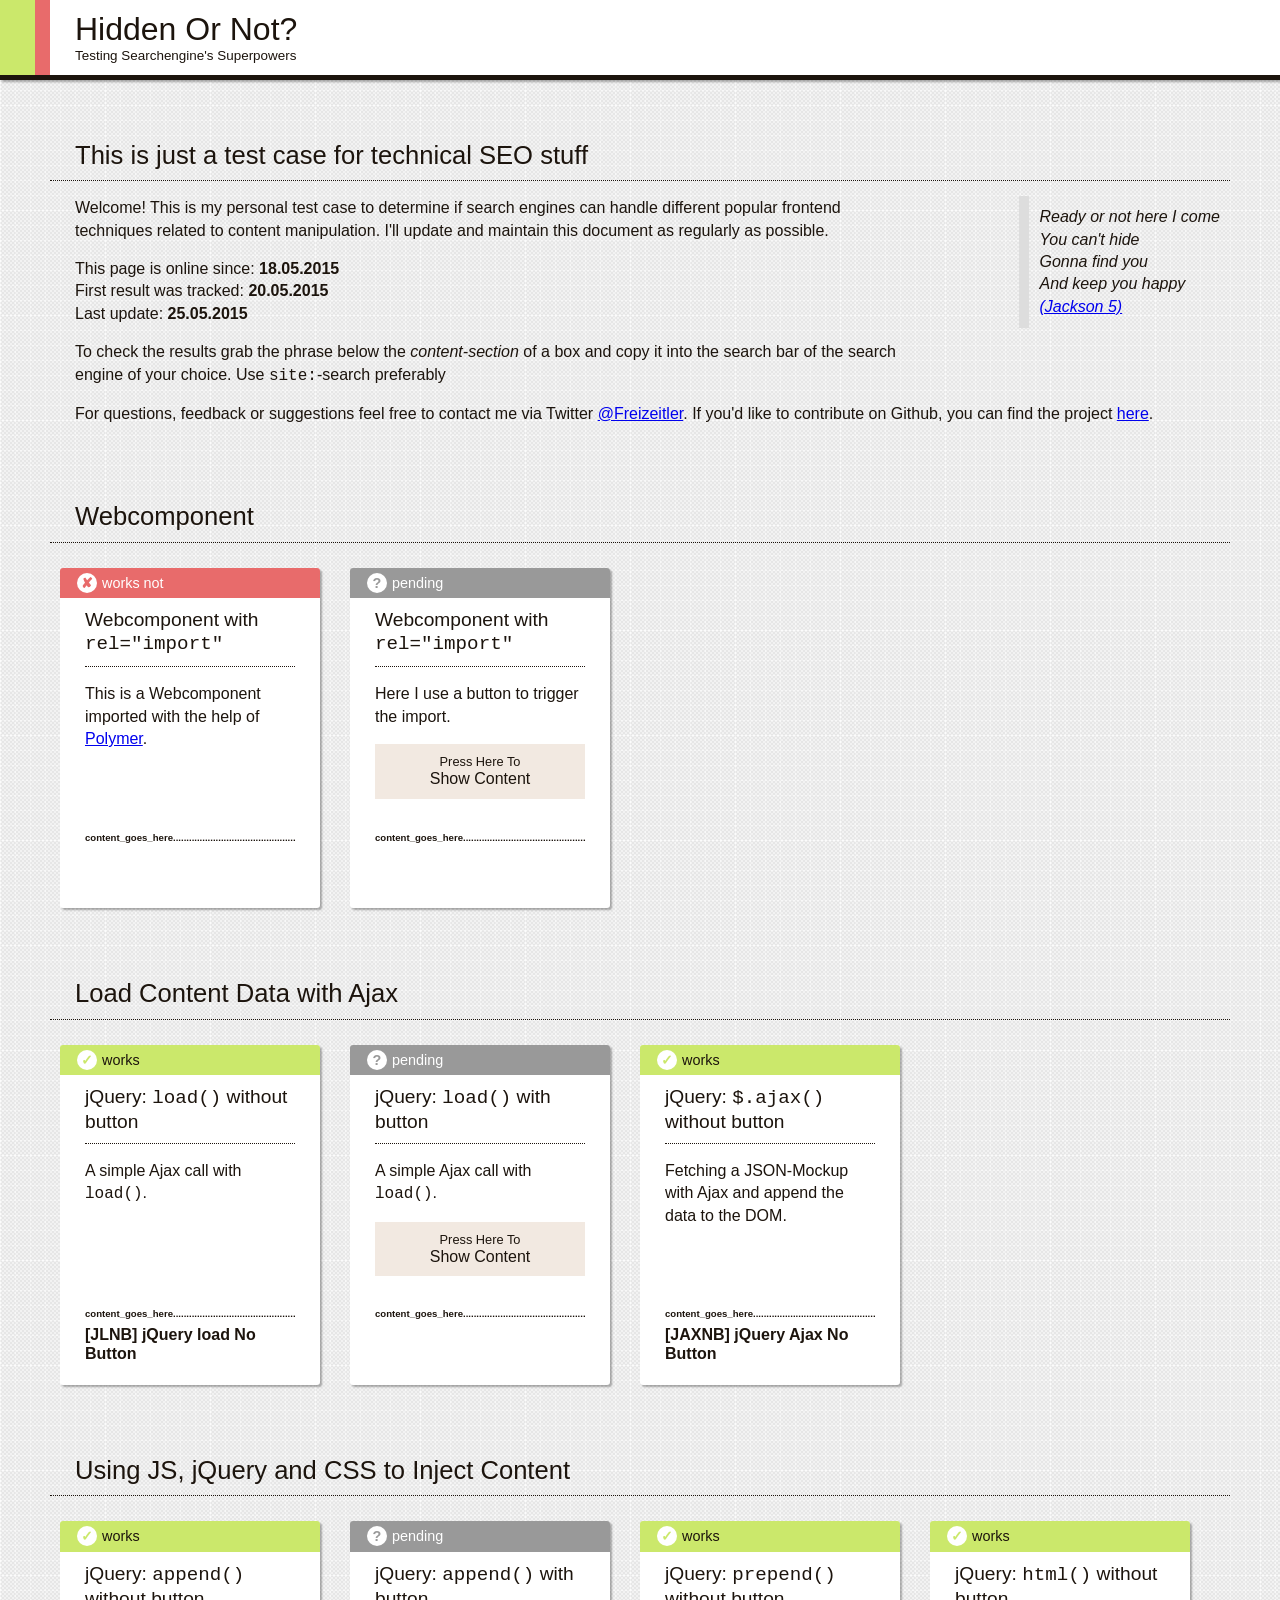
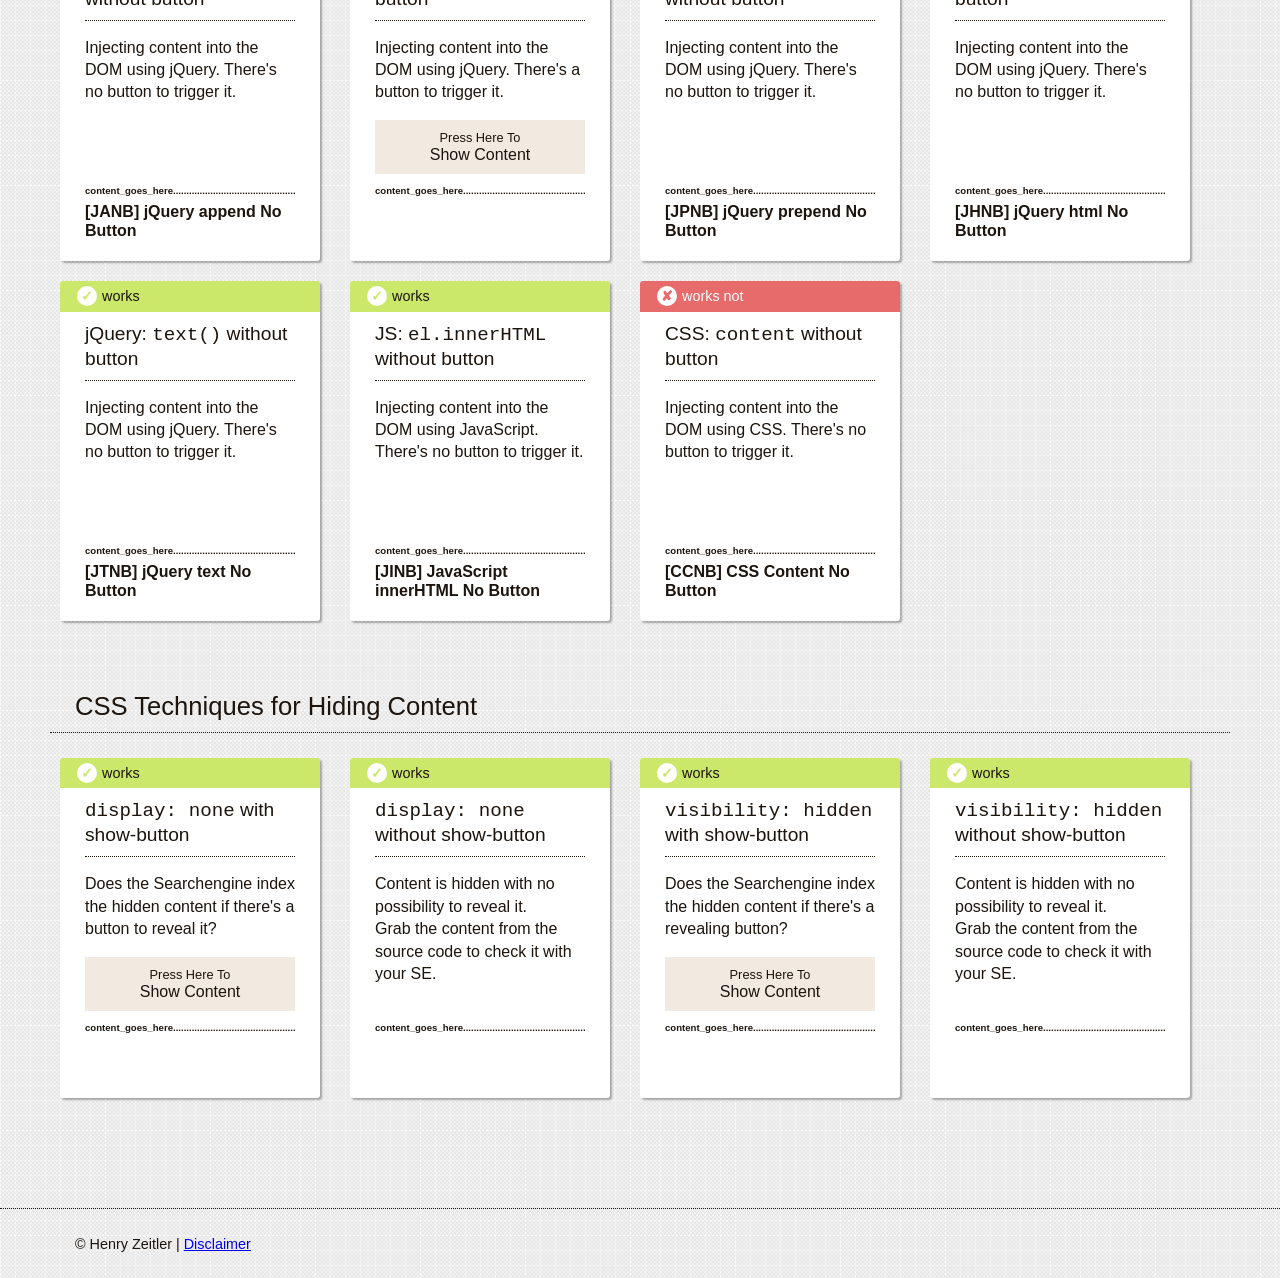
==== commit ec62fd51: "added CSS content" ====
--- a/index.html
+++ b/index.html
@@ -34,7 +34,7 @@
 	<link rel="import" href="component/super-content.html">
 
 	<style type="text/css">
-		html{font-family:sans-serif;-ms-text-size-adjust:100%;-webkit-text-size-adjust:100%}body{margin:0}article,aside,details,figcaption,figure,footer,header,hgroup,main,menu,nav,section,summary{display:block}audio,canvas,progress,video{display:inline-block;vertical-align:baseline}audio:not([controls]){display:none;height:0}[hidden],template{display:none}a{background-color:transparent}a:active,a:hover{outline:0}abbr[title]{border-bottom:1px dotted}b,strong{font-weight:700}dfn{font-style:italic}h1{font-size:2em;margin:.67em 0}mark{background:#ff0;color:#000}small{font-size:80%}sub,sup{font-size:75%;line-height:0;position:relative;vertical-align:baseline}sup{top:-.5em}sub{bottom:-.25em}img{border:0}svg:not(:root){overflow:hidden}figure{margin:1em 40px}hr{-webkit-box-sizing:content-box;-moz-box-sizing:content-box;box-sizing:content-box;height:0}pre{overflow:auto}code,kbd,pre,samp{font-family:monospace,monospace;font-size:1em}button,input,optgroup,select,textarea{color:inherit;font:inherit;margin:0}button{overflow:visible}button,select{text-transform:none}button,html input[type=button],input[type=reset],input[type=submit]{-webkit-appearance:button;cursor:pointer}button[disabled],html input[disabled]{cursor:default}button::-moz-focus-inner,input::-moz-focus-inner{border:0;padding:0}input{line-height:normal}input[type=checkbox],input[type=radio]{-webkit-box-sizing:border-box;-moz-box-sizing:border-box;box-sizing:border-box;padding:0}input[type=number]::-webkit-inner-spin-button,input[type=number]::-webkit-outer-spin-button{height:auto}input[type=search]{-webkit-appearance:textfield;-webkit-box-sizing:content-box;-moz-box-sizing:content-box;box-sizing:content-box}input[type=search]::-webkit-search-cancel-button,input[type=search]::-webkit-search-decoration{-webkit-appearance:none}fieldset{border:1px solid silver;margin:0 2px;padding:.35em .625em .75em}legend{border:0;padding:0}textarea{overflow:auto}optgroup{font-weight:700}table{border-collapse:collapse;border-spacing:0}td,th{padding:0}.bv-cf:before,.bv-cf:after{content:" ";display:table}.bv-cf:after{clear:both}.bv-float-left{float:left}.bv-float-right{float:right}body{background:url(../images/project_papper.png);font:normal 1em/1.4 sans-serif;color:#1c140d}h1,h2,h3,h4,h5,h6{margin-top:0;font-weight:400;line-height:1.2}h1{padding:10px 25px;font-size:2em;margin-left:35px;background:#fff;margin-bottom:0;border-left:15px solid #e86b6b}h1 span{display:block;font-size:.42em}h2,h3{padding:10px 25px;font-size:1.6em;margin-bottom:15px;border-bottom:1px dotted #1c140d}h3{font-size:1.2em;padding:10px 0}h4{font-weight:700}p{padding-left:25px}button{background:none;border:none;display:block;padding:10px 0;text-align:center;background:#f2e9e1;margin-bottom:1em;width:100%;line-height:1.2}button span{display:block;font-size:.8em}blockquote{margin:0 0 25px 100px;border-left:10px solid #ddd;padding:10px;font-style:italic;font-size:.9em;float:right}.dnwb .content span{display:none}.dnwb .content.active span{display:block}.dnnb .content span{display:none}.vhwb .content span{visibility:hidden}.vhwb .content.active span{visibility:visible}.vhnb .content span{visibility:hidden}.header{background:#cbe86b;border-bottom:5px solid #1c140d;-webkit-box-shadow:2px 2px 2px rgba(0,0,0,.3);-moz-box-shadow:2px 2px 2px rgba(0,0,0,.3);box-shadow:2px 2px 2px rgba(0,0,0,.3)}@media(min-width:0em){.main{padding:25px 15px}}@media(min-width:22.5em){.main{padding:50px}}.section{margin-bottom:50px;clear:both}.tile{-webkit-box-sizing:border-box;-moz-box-sizing:border-box;box-sizing:border-box;padding:25px;width:260px;height:340px;background:#fff;float:left;margin:10px 20px 10px 10px;-webkit-border-radius:3px;-moz-border-radius:3px;border-radius:3px;-webkit-box-shadow:2px 2px 2px rgba(0,0,0,.3);-moz-box-shadow:2px 2px 2px rgba(0,0,0,.3);box-shadow:2px 2px 2px rgba(0,0,0,.3);position:relative}.tile p{padding:0;max-width:600px}.tile .content{position:absolute;left:0;bottom:0;width:100%;-webkit-box-sizing:border-box;-moz-box-sizing:border-box;box-sizing:border-box;padding:0 25px;height:50px}.tile .content:before{content:'content_goes_here...................................................................';font-size:.6em;position:relative;top:-5px;display:block;overflow:hidden}.tile-label{padding:5px 0 5px 17px;margin:-25px -25px 0;font-size:.9em;-webkit-border-radius:3px 3px 0 0;-moz-border-radius:3px 3px 0 0;border-radius:3px 3px 0 0}.tile-label.works{background:#cbe86b}.tile-label.works:before{content:'\2713';margin-right:5px;background:#fff;width:20px;height:20px;display:inline-block;color:#cbe86b;text-align:center;-webkit-border-radius:50%;-moz-border-radius:50%;border-radius:50%;position:relative;font-weight:700}.tile-label.works-not{background:#e86b6b;color:#fff}.tile-label.works-not:before{content:'\2718';margin-right:5px;background:#fff;width:20px;height:20px;display:inline-block;color:#e86b6b;text-align:center;-webkit-border-radius:50%;-moz-border-radius:50%;border-radius:50%;position:relative;font-weight:700}.tile-label.pending{background:#999;color:#fff}.tile-label.pending:before{content:'?';background:#fff;width:20px;height:20px;display:inline-block;color:#999;text-align:center;-webkit-border-radius:50%;-moz-border-radius:50%;border-radius:50%;position:relative;font-weight:700;margin-right:5px}.footer{font-size:.9em;padding:25px 0 25px 75px;border-top:1px dotted #1c140d}
+		html{font-family:sans-serif;-ms-text-size-adjust:100%;-webkit-text-size-adjust:100%}body{margin:0}article,aside,details,figcaption,figure,footer,header,hgroup,main,menu,nav,section,summary{display:block}audio,canvas,progress,video{display:inline-block;vertical-align:baseline}audio:not([controls]){display:none;height:0}[hidden],template{display:none}a{background-color:transparent}a:active,a:hover{outline:0}abbr[title]{border-bottom:1px dotted}b,strong{font-weight:700}dfn{font-style:italic}h1{font-size:2em;margin:.67em 0}mark{background:#ff0;color:#000}small{font-size:80%}sub,sup{font-size:75%;line-height:0;position:relative;vertical-align:baseline}sup{top:-.5em}sub{bottom:-.25em}img{border:0}svg:not(:root){overflow:hidden}figure{margin:1em 40px}hr{-webkit-box-sizing:content-box;-moz-box-sizing:content-box;box-sizing:content-box;height:0}pre{overflow:auto}code,kbd,pre,samp{font-family:monospace,monospace;font-size:1em}button,input,optgroup,select,textarea{color:inherit;font:inherit;margin:0}button{overflow:visible}button,select{text-transform:none}button,html input[type=button],input[type=reset],input[type=submit]{-webkit-appearance:button;cursor:pointer}button[disabled],html input[disabled]{cursor:default}button::-moz-focus-inner,input::-moz-focus-inner{border:0;padding:0}input{line-height:normal}input[type=checkbox],input[type=radio]{-webkit-box-sizing:border-box;-moz-box-sizing:border-box;box-sizing:border-box;padding:0}input[type=number]::-webkit-inner-spin-button,input[type=number]::-webkit-outer-spin-button{height:auto}input[type=search]{-webkit-appearance:textfield;-webkit-box-sizing:content-box;-moz-box-sizing:content-box;box-sizing:content-box}input[type=search]::-webkit-search-cancel-button,input[type=search]::-webkit-search-decoration{-webkit-appearance:none}fieldset{border:1px solid silver;margin:0 2px;padding:.35em .625em .75em}legend{border:0;padding:0}textarea{overflow:auto}optgroup{font-weight:700}table{border-collapse:collapse;border-spacing:0}td,th{padding:0}.bv-cf:before,.bv-cf:after{content:" ";display:table}.bv-cf:after{clear:both}.bv-float-left{float:left}.bv-float-right{float:right}body{background:url(../images/project_papper.png);font:normal 1em/1.4 sans-serif;color:#1c140d}h1,h2,h3,h4,h5,h6{margin-top:0;font-weight:400;line-height:1.2}h1{padding:10px 25px;font-size:2em;margin-left:35px;background:#fff;margin-bottom:0;border-left:15px solid #e86b6b}h1 span{display:block;font-size:.42em}h2,h3{padding:10px 25px;font-size:1.6em;margin-bottom:15px;border-bottom:1px dotted #1c140d}h3{font-size:1.2em;padding:10px 0}h4{font-weight:700}p{padding-left:25px}button{background:none;border:none;display:block;padding:10px 0;text-align:center;background:#f2e9e1;margin-bottom:1em;width:100%;line-height:1.2}button span{display:block;font-size:.8em}blockquote{margin:0 0 25px 100px;border-left:10px solid #ddd;padding:10px;font-style:italic;float:right}.dnwb .content span{display:none}.dnwb .content.active span{display:block}.dnnb .content span{display:none}.vhwb .content span{visibility:hidden}.vhwb .content.active span{visibility:visible}.vhnb .content span{visibility:hidden}.ccnb .content span:before{content:'[CCNB] CSS Content No Button'}.header{background:#cbe86b;border-bottom:5px solid #1c140d;-webkit-box-shadow:2px 2px 2px rgba(0,0,0,.3);-moz-box-shadow:2px 2px 2px rgba(0,0,0,.3);box-shadow:2px 2px 2px rgba(0,0,0,.3)}@media(min-width:0em){.main{padding:25px 15px}}@media(min-width:22.5em){.main{padding:50px}}.section{margin-bottom:50px;clear:both}.mobile-yeti{width:320px}.mobile-yeti img{max-width:100%;height:auto}.tile{-webkit-box-sizing:border-box;-moz-box-sizing:border-box;box-sizing:border-box;padding:25px;width:260px;height:340px;background:#fff;float:left;margin:10px 20px 10px 10px;-webkit-border-radius:3px;-moz-border-radius:3px;border-radius:3px;-webkit-box-shadow:2px 2px 2px rgba(0,0,0,.3);-moz-box-shadow:2px 2px 2px rgba(0,0,0,.3);box-shadow:2px 2px 2px rgba(0,0,0,.3);position:relative}.tile p{padding:0;max-width:600px}.tile .content{position:absolute;left:0;bottom:0;width:100%;-webkit-box-sizing:border-box;-moz-box-sizing:border-box;box-sizing:border-box;padding:0 25px;height:50px}.tile .content:before{content:'content_goes_here...................................................................';font-size:.6em;position:relative;top:-5px;display:block;overflow:hidden}.tile-label{padding:5px 0 5px 17px;margin:-25px -25px 0;font-size:.9em;-webkit-border-radius:3px 3px 0 0;-moz-border-radius:3px 3px 0 0;border-radius:3px 3px 0 0}.tile-label.works{background:#cbe86b}.tile-label.works:before{content:'\2713';margin-right:5px;background:#fff;width:20px;height:20px;display:inline-block;color:#cbe86b;text-align:center;-webkit-border-radius:50%;-moz-border-radius:50%;border-radius:50%;position:relative;font-weight:700}.tile-label.works-not{background:#e86b6b;color:#fff}.tile-label.works-not:before{content:'\2718';margin-right:5px;background:#fff;width:20px;height:20px;display:inline-block;color:#e86b6b;text-align:center;-webkit-border-radius:50%;-moz-border-radius:50%;border-radius:50%;position:relative;font-weight:700}.tile-label.pending{background:#999;color:#fff}.tile-label.pending:before{content:'?';background:#fff;width:20px;height:20px;display:inline-block;color:#999;text-align:center;-webkit-border-radius:50%;-moz-border-radius:50%;border-radius:50%;position:relative;font-weight:700;margin-right:5px}.footer{font-size:.9em;padding:25px 0 25px 75px;border-top:1px dotted #1c140d}
 	</style>
 
 	<!--[if lt IE 9]>
@@ -54,7 +54,9 @@
 Gonna find you<br />
 And keep you happy</span><br /><a href="http://en.wikipedia.org/wiki/Ready_or_Not_Here_I_Come_%28Can%27t_Hide_from_Love%29" itemprop="sameAs">(Jackson 5)</a></blockquote>
 		<p>Welcome! This is my personal test case to determine if search engines can handle different popular frontend techniques related to content manipulation. I'll update and maintain this document as regularly as possible.</p>
-		<p>This page is online since: <strong>18.05.2015</strong><br />First result was tracked: <strong>20.05.2015</strong><br />Last update: <strong>24.05.2015</strong></p>
+		<p>This page is online since: <strong>18.05.2015</strong><br />
+		First result was tracked: <strong>20.05.2015</strong><br />
+		Last update: <strong>25.05.2015</strong></p>
 		<p>To check the results grab the phrase below the <em>content-section</em> of a box and copy it into the search bar of the search engine of your choice. Use <code>site:</code>-search preferably</p> 
 		<p>For questions, feedback or suggestions feel free to contact me via Twitter <a href="https://twitter.com/Freizeitler" title="contact me on Twitter">@Freizeitler</a>. If you'd like to contribute on Github, you can find the project <a href="https://github.com/Freizeitler/seowatch" title="Fork me on Github">here</a>.</p> 
 		<!--<figure class="mobile-yeti">
@@ -120,7 +122,7 @@
 		</section>	
 
 		<section class="section bv-cf">
-			<h2>Using JS and jQuery to Inject Content</h2>
+			<h2>Using JS, jQuery and CSS to Inject Content</h2>
 
 			<div class="tile janb">
 				<div class="tile-label works">works</div>
@@ -172,6 +174,15 @@
 				<div class="tile-label works">works</div>
 				<h3>JS: <code>el.innerHTML</code> without button</h3>
 				<p>Injecting content into the DOM using JavaScript. There's no button to trigger it.</p>
+				<div class="tile-test">
+					<h4 class="content"><span></span></h4>
+				</div>
+			</div>
+
+			<div class="tile ccnb">
+				<div class="tile-label works-not">works not</div>
+				<h3>CSS: <code>content</code> without button</h3>
+				<p>Injecting content into the DOM using CSS. There's no button to trigger it.</p>
 				<div class="tile-test">
 					<h4 class="content"><span></span></h4>
 				</div>
--- a/css/app.css
+++ b/css/app.css
@@ -572,7 +572,6 @@
   border-left: 10px solid #ddd;
   padding: 10px;
   font-style: italic;
-  font-size: 0.9em;
   float: right;
 }
 
@@ -609,6 +608,11 @@
 /* line 41, ../scss/modules/_tests.scss */
 .vhnb .content span {
   visibility: hidden;
+}
+
+/* line 49, ../scss/modules/_tests.scss */
+.ccnb .content span:before {
+  content: '[CCNB] CSS Content No Button';
 }
 
 /**
--- a/css-min/app.css
+++ b/css-min/app.css
@@ -1,4 +1,4 @@
-/* boilerplate by menadwork kommunikation GmbH (http://www.menadwork.com) (2015-05-19, 23:15)
+/* boilerplate by menadwork kommunikation GmbH (http://www.menadwork.com) (2015-05-24, 11:19)
  */
-html{font-family:sans-serif;-ms-text-size-adjust:100%;-webkit-text-size-adjust:100%}body{margin:0}article,aside,details,figcaption,figure,footer,header,hgroup,main,menu,nav,section,summary{display:block}audio,canvas,progress,video{display:inline-block;vertical-align:baseline}audio:not([controls]){display:none;height:0}[hidden],template{display:none}a{background-color:transparent}a:active,a:hover{outline:0}abbr[title]{border-bottom:1px dotted}b,strong{font-weight:700}dfn{font-style:italic}h1{font-size:2em;margin:.67em 0}mark{background:#ff0;color:#000}small{font-size:80%}sub,sup{font-size:75%;line-height:0;position:relative;vertical-align:baseline}sup{top:-.5em}sub{bottom:-.25em}img{border:0}svg:not(:root){overflow:hidden}figure{margin:1em 40px}hr{-webkit-box-sizing:content-box;-moz-box-sizing:content-box;box-sizing:content-box;height:0}pre{overflow:auto}code,kbd,pre,samp{font-family:monospace,monospace;font-size:1em}button,input,optgroup,select,textarea{color:inherit;font:inherit;margin:0}button{overflow:visible}button,select{text-transform:none}button,html input[type=button],input[type=reset],input[type=submit]{-webkit-appearance:button;cursor:pointer}button[disabled],html input[disabled]{cursor:default}button::-moz-focus-inner,input::-moz-focus-inner{border:0;padding:0}input{line-height:normal}input[type=checkbox],input[type=radio]{-webkit-box-sizing:border-box;-moz-box-sizing:border-box;box-sizing:border-box;padding:0}input[type=number]::-webkit-inner-spin-button,input[type=number]::-webkit-outer-spin-button{height:auto}input[type=search]{-webkit-appearance:textfield;-webkit-box-sizing:content-box;-moz-box-sizing:content-box;box-sizing:content-box}input[type=search]::-webkit-search-cancel-button,input[type=search]::-webkit-search-decoration{-webkit-appearance:none}fieldset{border:1px solid silver;margin:0 2px;padding:.35em .625em .75em}legend{border:0;padding:0}textarea{overflow:auto}optgroup{font-weight:700}table{border-collapse:collapse;border-spacing:0}td,th{padding:0}.bv-cf:before,.bv-cf:after{content:" ";display:table}.bv-cf:after{clear:both}.bv-float-left{float:left}.bv-float-right{float:right}body{background:url(../images/project_papper.png);font:normal 1em/1.4 sans-serif;color:#1c140d}h1,h2,h3,h4,h5,h6{margin-top:0;font-weight:400;line-height:1.2}h1{padding:10px 25px;font-size:2em;margin-left:35px;background:#fff;margin-bottom:0;border-left:15px solid #e86b6b}h1 span{display:block;font-size:.42em}h2,h3{padding:10px 25px;font-size:1.6em;margin-bottom:15px;border-bottom:1px dotted #1c140d}h3{font-size:1.2em;padding:10px 0}h4{font-weight:700}p{padding-left:25px}button{background:none;border:none;display:block;padding:10px 0;text-align:center;background:#f2e9e1;margin-bottom:1em;width:100%;line-height:1.2}button span{display:block;font-size:.8em}blockquote{margin:0 0 25px 100px;border-left:10px solid #ddd;padding:10px;font-style:italic;font-size:.9em;float:right}.dnwb .content span{display:none}.dnwb .content.active span{display:block}.dnnb .content span{display:none}.vhwb .content span{visibility:hidden}.vhwb .content.active span{visibility:visible}.vhnb .content span{visibility:hidden}.header{background:#cbe86b;border-bottom:5px solid #1c140d;-webkit-box-shadow:2px 2px 2px rgba(0,0,0,.3);-moz-box-shadow:2px 2px 2px rgba(0,0,0,.3);box-shadow:2px 2px 2px rgba(0,0,0,.3)}@media(min-width:0em){.main{padding:25px 15px}}@media(min-width:22.5em){.main{padding:50px}}.section{margin-bottom:50px;clear:both}.mobile-yeti{width:320px}.mobile-yeti img{max-width:100%;height:auto}.tile{-webkit-box-sizing:border-box;-moz-box-sizing:border-box;box-sizing:border-box;padding:25px;width:260px;height:340px;background:#fff;float:left;margin:10px 20px 10px 10px;-webkit-border-radius:3px;-moz-border-radius:3px;border-radius:3px;-webkit-box-shadow:2px 2px 2px rgba(0,0,0,.3);-moz-box-shadow:2px 2px 2px rgba(0,0,0,.3);box-shadow:2px 2px 2px rgba(0,0,0,.3);position:relative}.tile p{padding:0;max-width:600px}.tile .content{position:absolute;left:0;bottom:0;width:100%;-webkit-box-sizing:border-box;-moz-box-sizing:border-box;box-sizing:border-box;padding:0 25px;height:50px}.tile .content:before{content:'content_goes_here...................................................................';font-size:.6em;position:relative;top:-5px;display:block;overflow:hidden}.tile-label{padding:5px 0 5px 17px;margin:-25px -25px 0;font-size:.9em;-webkit-border-radius:3px 3px 0 0;-moz-border-radius:3px 3px 0 0;border-radius:3px 3px 0 0}.tile-label.works{background:#cbe86b}.tile-label.works:before{content:'\2713';margin-right:5px;background:#fff;width:20px;height:20px;display:inline-block;color:#cbe86b;text-align:center;-webkit-border-radius:50%;-moz-border-radius:50%;border-radius:50%;position:relative;font-weight:700}.tile-label.works-not{background:#e86b6b;color:#fff}.tile-label.works-not:before{content:'\2718';margin-right:5px;background:#fff;width:20px;height:20px;display:inline-block;color:#e86b6b;text-align:center;-webkit-border-radius:50%;-moz-border-radius:50%;border-radius:50%;position:relative;font-weight:700}.tile-label.pending{background:#999;color:#fff}.tile-label.pending:before{content:'?';background:#fff;width:20px;height:20px;display:inline-block;color:#999;text-align:center;-webkit-border-radius:50%;-moz-border-radius:50%;border-radius:50%;position:relative;font-weight:700;margin-right:5px}.footer{font-size:.9em;padding:25px 0 25px 75px;border-top:1px dotted #1c140d}
+html{font-family:sans-serif;-ms-text-size-adjust:100%;-webkit-text-size-adjust:100%}body{margin:0}article,aside,details,figcaption,figure,footer,header,hgroup,main,menu,nav,section,summary{display:block}audio,canvas,progress,video{display:inline-block;vertical-align:baseline}audio:not([controls]){display:none;height:0}[hidden],template{display:none}a{background-color:transparent}a:active,a:hover{outline:0}abbr[title]{border-bottom:1px dotted}b,strong{font-weight:700}dfn{font-style:italic}h1{font-size:2em;margin:.67em 0}mark{background:#ff0;color:#000}small{font-size:80%}sub,sup{font-size:75%;line-height:0;position:relative;vertical-align:baseline}sup{top:-.5em}sub{bottom:-.25em}img{border:0}svg:not(:root){overflow:hidden}figure{margin:1em 40px}hr{-webkit-box-sizing:content-box;-moz-box-sizing:content-box;box-sizing:content-box;height:0}pre{overflow:auto}code,kbd,pre,samp{font-family:monospace,monospace;font-size:1em}button,input,optgroup,select,textarea{color:inherit;font:inherit;margin:0}button{overflow:visible}button,select{text-transform:none}button,html input[type=button],input[type=reset],input[type=submit]{-webkit-appearance:button;cursor:pointer}button[disabled],html input[disabled]{cursor:default}button::-moz-focus-inner,input::-moz-focus-inner{border:0;padding:0}input{line-height:normal}input[type=checkbox],input[type=radio]{-webkit-box-sizing:border-box;-moz-box-sizing:border-box;box-sizing:border-box;padding:0}input[type=number]::-webkit-inner-spin-button,input[type=number]::-webkit-outer-spin-button{height:auto}input[type=search]{-webkit-appearance:textfield;-webkit-box-sizing:content-box;-moz-box-sizing:content-box;box-sizing:content-box}input[type=search]::-webkit-search-cancel-button,input[type=search]::-webkit-search-decoration{-webkit-appearance:none}fieldset{border:1px solid silver;margin:0 2px;padding:.35em .625em .75em}legend{border:0;padding:0}textarea{overflow:auto}optgroup{font-weight:700}table{border-collapse:collapse;border-spacing:0}td,th{padding:0}.bv-cf:before,.bv-cf:after{content:" ";display:table}.bv-cf:after{clear:both}.bv-float-left{float:left}.bv-float-right{float:right}body{background:url(../images/project_papper.png);font:normal 1em/1.4 sans-serif;color:#1c140d}h1,h2,h3,h4,h5,h6{margin-top:0;font-weight:400;line-height:1.2}h1{padding:10px 25px;font-size:2em;margin-left:35px;background:#fff;margin-bottom:0;border-left:15px solid #e86b6b}h1 span{display:block;font-size:.42em}h2,h3{padding:10px 25px;font-size:1.6em;margin-bottom:15px;border-bottom:1px dotted #1c140d}h3{font-size:1.2em;padding:10px 0}h4{font-weight:700}p{padding-left:25px}button{background:none;border:none;display:block;padding:10px 0;text-align:center;background:#f2e9e1;margin-bottom:1em;width:100%;line-height:1.2}button span{display:block;font-size:.8em}blockquote{margin:0 0 25px 100px;border-left:10px solid #ddd;padding:10px;font-style:italic;float:right}.dnwb .content span{display:none}.dnwb .content.active span{display:block}.dnnb .content span{display:none}.vhwb .content span{visibility:hidden}.vhwb .content.active span{visibility:visible}.vhnb .content span{visibility:hidden}.ccnb .content span:before{content:'[CCNB] CSS Content No Button'}.header{background:#cbe86b;border-bottom:5px solid #1c140d;-webkit-box-shadow:2px 2px 2px rgba(0,0,0,.3);-moz-box-shadow:2px 2px 2px rgba(0,0,0,.3);box-shadow:2px 2px 2px rgba(0,0,0,.3)}@media(min-width:0em){.main{padding:25px 15px}}@media(min-width:22.5em){.main{padding:50px}}.section{margin-bottom:50px;clear:both}.mobile-yeti{width:320px}.mobile-yeti img{max-width:100%;height:auto}.tile{-webkit-box-sizing:border-box;-moz-box-sizing:border-box;box-sizing:border-box;padding:25px;width:260px;height:340px;background:#fff;float:left;margin:10px 20px 10px 10px;-webkit-border-radius:3px;-moz-border-radius:3px;border-radius:3px;-webkit-box-shadow:2px 2px 2px rgba(0,0,0,.3);-moz-box-shadow:2px 2px 2px rgba(0,0,0,.3);box-shadow:2px 2px 2px rgba(0,0,0,.3);position:relative}.tile p{padding:0;max-width:600px}.tile .content{position:absolute;left:0;bottom:0;width:100%;-webkit-box-sizing:border-box;-moz-box-sizing:border-box;box-sizing:border-box;padding:0 25px;height:50px}.tile .content:before{content:'content_goes_here...................................................................';font-size:.6em;position:relative;top:-5px;display:block;overflow:hidden}.tile-label{padding:5px 0 5px 17px;margin:-25px -25px 0;font-size:.9em;-webkit-border-radius:3px 3px 0 0;-moz-border-radius:3px 3px 0 0;border-radius:3px 3px 0 0}.tile-label.works{background:#cbe86b}.tile-label.works:before{content:'\2713';margin-right:5px;background:#fff;width:20px;height:20px;display:inline-block;color:#cbe86b;text-align:center;-webkit-border-radius:50%;-moz-border-radius:50%;border-radius:50%;position:relative;font-weight:700}.tile-label.works-not{background:#e86b6b;color:#fff}.tile-label.works-not:before{content:'\2718';margin-right:5px;background:#fff;width:20px;height:20px;display:inline-block;color:#e86b6b;text-align:center;-webkit-border-radius:50%;-moz-border-radius:50%;border-radius:50%;position:relative;font-weight:700}.tile-label.pending{background:#999;color:#fff}.tile-label.pending:before{content:'?';background:#fff;width:20px;height:20px;display:inline-block;color:#999;text-align:center;-webkit-border-radius:50%;-moz-border-radius:50%;border-radius:50%;position:relative;font-weight:700;margin-right:5px}.footer{font-size:.9em;padding:25px 0 25px 75px;border-top:1px dotted #1c140d}
 /*# sourceMappingURL=app.css.map */
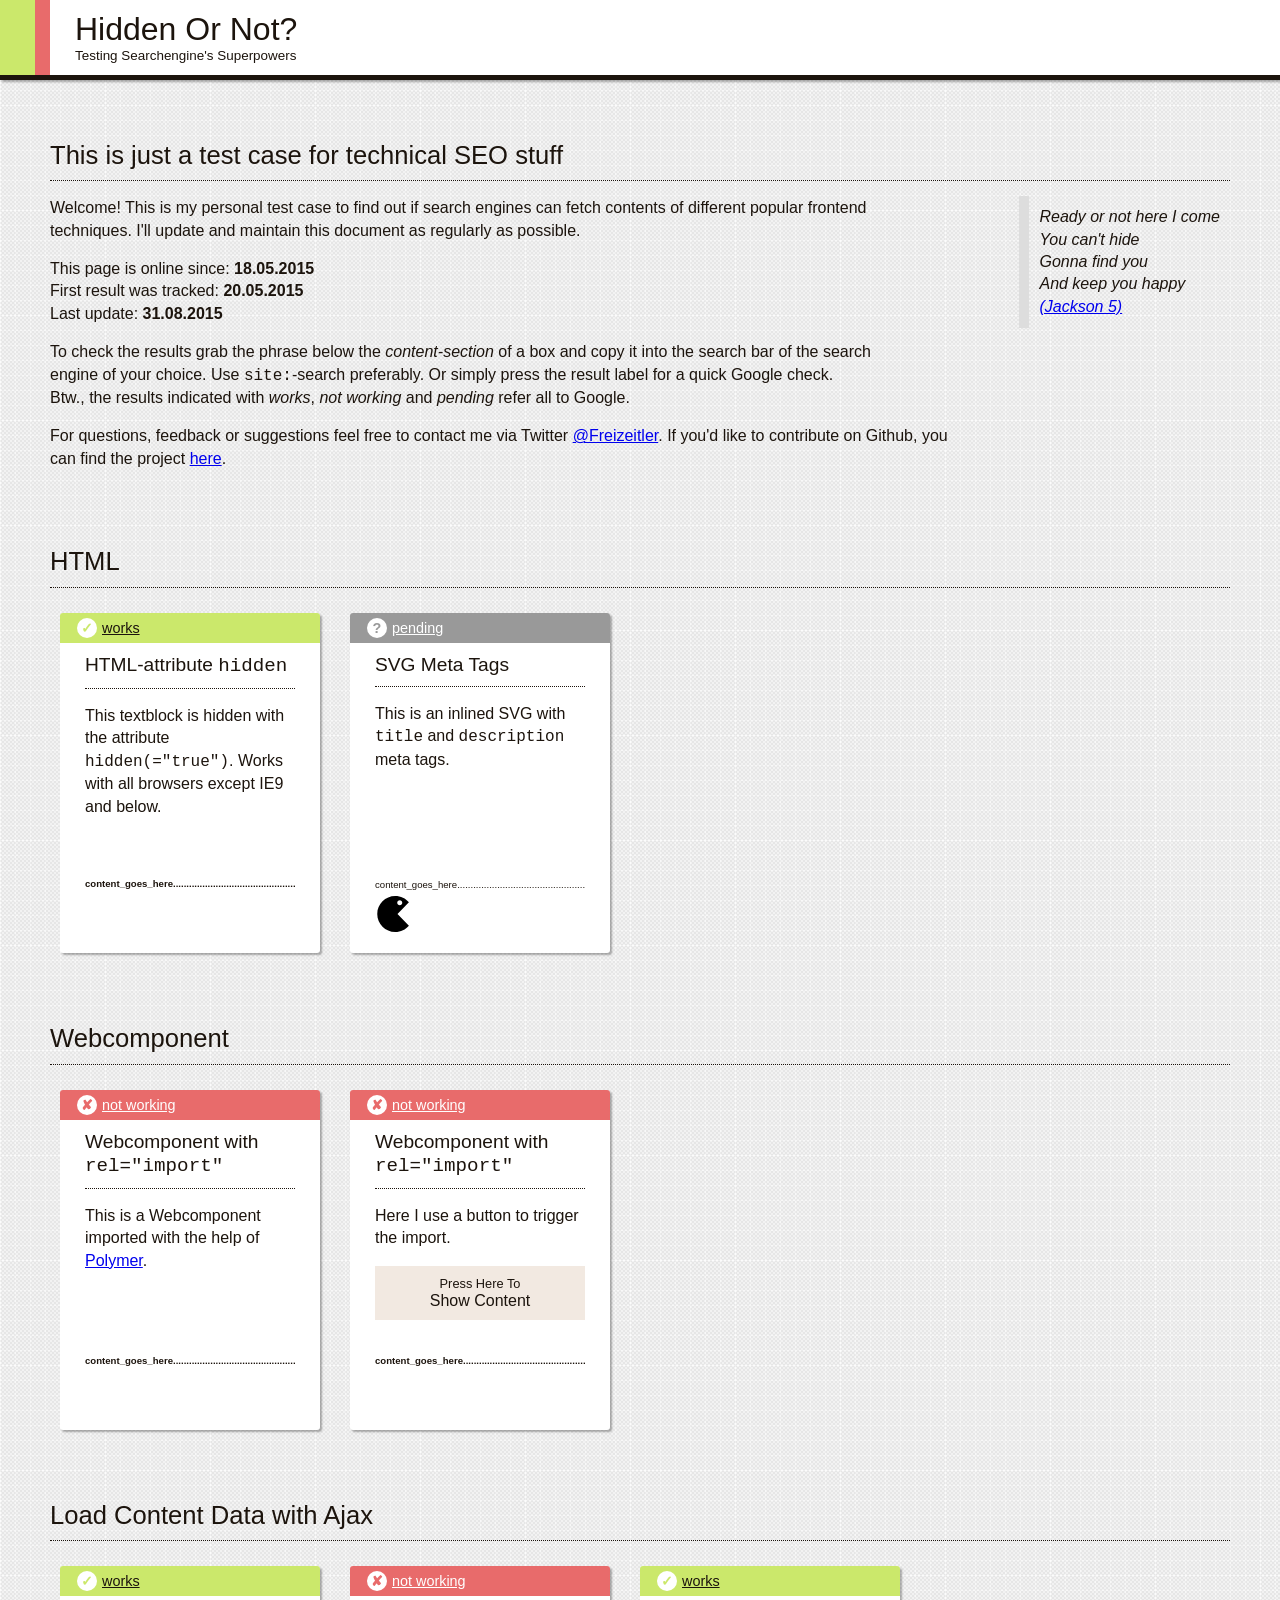
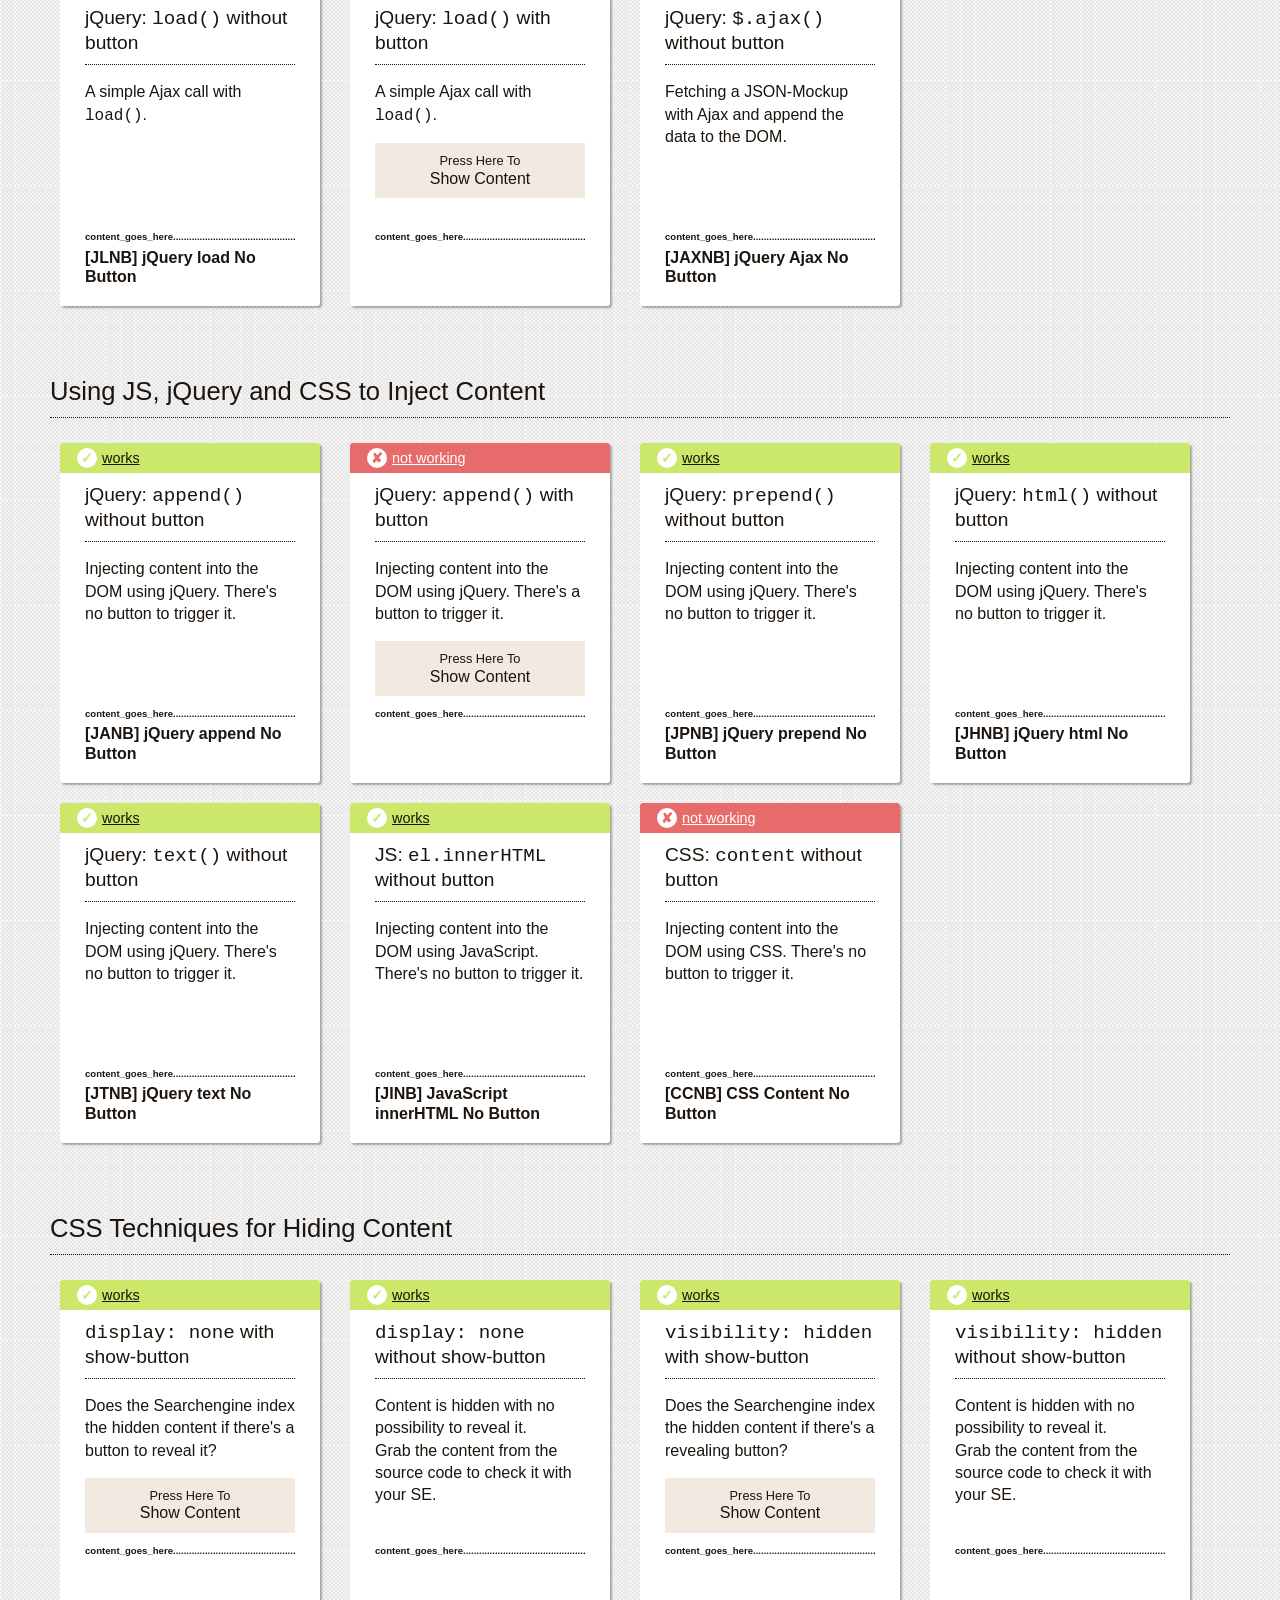
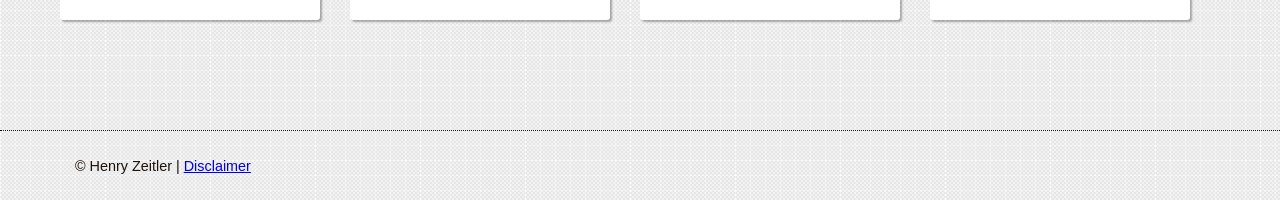
==== commit 3b0cbbc4: "new tests" ====
--- a/index.html
+++ b/index.html
@@ -34,7 +34,8 @@
 	<link rel="import" href="component/super-content.html">
 
 	<style type="text/css">
-		html{font-family:sans-serif;-ms-text-size-adjust:100%;-webkit-text-size-adjust:100%}body{margin:0}article,aside,details,figcaption,figure,footer,header,hgroup,main,menu,nav,section,summary{display:block}audio,canvas,progress,video{display:inline-block;vertical-align:baseline}audio:not([controls]){display:none;height:0}[hidden],template{display:none}a{background-color:transparent}a:active,a:hover{outline:0}abbr[title]{border-bottom:1px dotted}b,strong{font-weight:700}dfn{font-style:italic}h1{font-size:2em;margin:.67em 0}mark{background:#ff0;color:#000}small{font-size:80%}sub,sup{font-size:75%;line-height:0;position:relative;vertical-align:baseline}sup{top:-.5em}sub{bottom:-.25em}img{border:0}svg:not(:root){overflow:hidden}figure{margin:1em 40px}hr{-webkit-box-sizing:content-box;-moz-box-sizing:content-box;box-sizing:content-box;height:0}pre{overflow:auto}code,kbd,pre,samp{font-family:monospace,monospace;font-size:1em}button,input,optgroup,select,textarea{color:inherit;font:inherit;margin:0}button{overflow:visible}button,select{text-transform:none}button,html input[type=button],input[type=reset],input[type=submit]{-webkit-appearance:button;cursor:pointer}button[disabled],html input[disabled]{cursor:default}button::-moz-focus-inner,input::-moz-focus-inner{border:0;padding:0}input{line-height:normal}input[type=checkbox],input[type=radio]{-webkit-box-sizing:border-box;-moz-box-sizing:border-box;box-sizing:border-box;padding:0}input[type=number]::-webkit-inner-spin-button,input[type=number]::-webkit-outer-spin-button{height:auto}input[type=search]{-webkit-appearance:textfield;-webkit-box-sizing:content-box;-moz-box-sizing:content-box;box-sizing:content-box}input[type=search]::-webkit-search-cancel-button,input[type=search]::-webkit-search-decoration{-webkit-appearance:none}fieldset{border:1px solid silver;margin:0 2px;padding:.35em .625em .75em}legend{border:0;padding:0}textarea{overflow:auto}optgroup{font-weight:700}table{border-collapse:collapse;border-spacing:0}td,th{padding:0}.bv-cf:before,.bv-cf:after{content:" ";display:table}.bv-cf:after{clear:both}.bv-float-left{float:left}.bv-float-right{float:right}body{background:url(../images/project_papper.png);font:normal 1em/1.4 sans-serif;color:#1c140d}h1,h2,h3,h4,h5,h6{margin-top:0;font-weight:400;line-height:1.2}h1{padding:10px 25px;font-size:2em;margin-left:35px;background:#fff;margin-bottom:0;border-left:15px solid #e86b6b}h1 span{display:block;font-size:.42em}h2,h3{padding:10px 25px;font-size:1.6em;margin-bottom:15px;border-bottom:1px dotted #1c140d}h3{font-size:1.2em;padding:10px 0}h4{font-weight:700}p{padding-left:25px}button{background:none;border:none;display:block;padding:10px 0;text-align:center;background:#f2e9e1;margin-bottom:1em;width:100%;line-height:1.2}button span{display:block;font-size:.8em}blockquote{margin:0 0 25px 100px;border-left:10px solid #ddd;padding:10px;font-style:italic;float:right}.dnwb .content span{display:none}.dnwb .content.active span{display:block}.dnnb .content span{display:none}.vhwb .content span{visibility:hidden}.vhwb .content.active span{visibility:visible}.vhnb .content span{visibility:hidden}.ccnb .content span:before{content:'[CCNB] CSS Content No Button'}.header{background:#cbe86b;border-bottom:5px solid #1c140d;-webkit-box-shadow:2px 2px 2px rgba(0,0,0,.3);-moz-box-shadow:2px 2px 2px rgba(0,0,0,.3);box-shadow:2px 2px 2px rgba(0,0,0,.3)}@media(min-width:0em){.main{padding:25px 15px}}@media(min-width:22.5em){.main{padding:50px}}.section{margin-bottom:50px;clear:both}.mobile-yeti{width:320px}.mobile-yeti img{max-width:100%;height:auto}.tile{-webkit-box-sizing:border-box;-moz-box-sizing:border-box;box-sizing:border-box;padding:25px;width:260px;height:340px;background:#fff;float:left;margin:10px 20px 10px 10px;-webkit-border-radius:3px;-moz-border-radius:3px;border-radius:3px;-webkit-box-shadow:2px 2px 2px rgba(0,0,0,.3);-moz-box-shadow:2px 2px 2px rgba(0,0,0,.3);box-shadow:2px 2px 2px rgba(0,0,0,.3);position:relative}.tile p{padding:0;max-width:600px}.tile .content{position:absolute;left:0;bottom:0;width:100%;-webkit-box-sizing:border-box;-moz-box-sizing:border-box;box-sizing:border-box;padding:0 25px;height:50px}.tile .content:before{content:'content_goes_here...................................................................';font-size:.6em;position:relative;top:-5px;display:block;overflow:hidden}.tile-label{padding:5px 0 5px 17px;margin:-25px -25px 0;font-size:.9em;-webkit-border-radius:3px 3px 0 0;-moz-border-radius:3px 3px 0 0;border-radius:3px 3px 0 0}.tile-label.works{background:#cbe86b}.tile-label.works:before{content:'\2713';margin-right:5px;background:#fff;width:20px;height:20px;display:inline-block;color:#cbe86b;text-align:center;-webkit-border-radius:50%;-moz-border-radius:50%;border-radius:50%;position:relative;font-weight:700}.tile-label.works-not{background:#e86b6b;color:#fff}.tile-label.works-not:before{content:'\2718';margin-right:5px;background:#fff;width:20px;height:20px;display:inline-block;color:#e86b6b;text-align:center;-webkit-border-radius:50%;-moz-border-radius:50%;border-radius:50%;position:relative;font-weight:700}.tile-label.pending{background:#999;color:#fff}.tile-label.pending:before{content:'?';background:#fff;width:20px;height:20px;display:inline-block;color:#999;text-align:center;-webkit-border-radius:50%;-moz-border-radius:50%;border-radius:50%;position:relative;font-weight:700;margin-right:5px}.footer{font-size:.9em;padding:25px 0 25px 75px;border-top:1px dotted #1c140d}
+		html{font-family:sans-serif;-ms-text-size-adjust:100%;-webkit-text-size-adjust:100%}body{margin:0}article,aside,details,figcaption,figure,footer,header,hgroup,main,menu,nav,section,summary{display:block}audio,canvas,progress,video{display:inline-block;vertical-align:baseline}audio:not([controls]){display:none;height:0}[hidden],template{display:none}a{background-color:transparent}a:active,a:hover{outline:0}abbr[title]{border-bottom:1px dotted}b,strong{font-weight:700}dfn{font-style:italic}h1{font-size:2em;margin:.67em 0}mark{background:#ff0;color:#000}small{font-size:80%}sub,sup{font-size:75%;line-height:0;position:relative;vertical-align:baseline}sup{top:-.5em}sub{bottom:-.25em}img{border:0}svg:not(:root){overflow:hidden}figure{margin:1em 40px}hr{-webkit-box-sizing:content-box;-moz-box-sizing:content-box;box-sizing:content-box;height:0}pre{overflow:auto}code,kbd,pre,samp{font-family:monospace,monospace;font-size:1em}button,input,optgroup,select,textarea{color:inherit;font:inherit;margin:0}button{overflow:visible}button,select{text-transform:none}button,html input[type=button],input[type=reset],input[type=submit]{-webkit-appearance:button;cursor:pointer}button[disabled],html input[disabled]{cursor:default}button::-moz-focus-inner,input::-moz-focus-inner{border:0;padding:0}input{line-height:normal}input[type=checkbox],input[type=radio]{-webkit-box-sizing:border-box;-moz-box-sizing:border-box;box-sizing:border-box;padding:0}input[type=number]::-webkit-inner-spin-button,input[type=number]::-webkit-outer-spin-button{height:auto}input[type=search]{-webkit-appearance:textfield;-webkit-box-sizing:content-box;-moz-box-sizing:content-box;box-sizing:content-box}input[type=search]::-webkit-search-cancel-button,input[type=search]::-webkit-search-decoration{-webkit-appearance:none}fieldset{border:1px solid silver;margin:0 2px;padding:.35em .625em .75em}legend{border:0;padding:0}textarea{overflow:auto}optgroup{font-weight:700}table{border-collapse:collapse;border-spacing:0}td,th{padding:0}.bv-cf:before,.bv-cf:after{content:" ";display:table}.bv-cf:after{clear:both}.bv-float-left{float:left}.bv-float-right{float:right}.bv-clear-both{clear:both}body{background:url(../images/project_papper.png);font:normal 1em/1.4 sans-serif;color:#1c140d}h1,h2,h3,h4,h5,h6{margin-top:0;font-weight:400;line-height:1.2}h1{padding:10px 25px;font-size:2em;margin-left:35px;background:#fff;margin-bottom:0;border-left:15px solid #e86b6b}h1 span{display:block;font-size:.42em}h2,h3{padding:10px 25px 10px 0;font-size:1.6em;margin-bottom:15px;border-bottom:1px dotted #1c140d}h3{font-size:1.2em;padding:10px 0}h4{font-weight:700}p{padding-left:25px;max-width:900px}figure{margin-left:0}button{background:none;border:none;display:block;padding:10px 0;text-align:center;background:#f2e9e1;margin-bottom:1em;width:100%;line-height:1.2}button span{display:block;font-size:.8em}blockquote{margin:0 0 25px 100px;border-left:10px solid #ddd;padding:10px;font-style:italic;float:right}.dnwb .content span{display:none}.dnwb .content.active span{display:block}.dnnb .content span{display:none}.vhwb .content span{visibility:hidden}.vhwb .content.active span{visibility:visible}.vhnb .content span{visibility:hidden}.ccnb .content span:before{content:'[CCNB] CSS Content No Button'}.header{background:#cbe86b;border-bottom:5px solid #1c140d;-webkit-box-shadow:2px 2px 2px rgba(0,0,0,.3);-moz-box-shadow:2px 2px 2px rgba(0,0,0,.3);box-shadow:2px 2px 2px rgba(0,0,0,.3)}@media(min-width:0em){.main{padding:25px 15px}}@media(min-width:22.5em){.main{padding:50px}}.main p{padding:0}.section{margin-bottom:50px;clear:both}.mobile-yeti{width:320px}.mobile-yeti img{max-width:100%;height:auto}.tile{-webkit-box-sizing:border-box;-moz-box-sizing:border-box;box-sizing:border-box;padding:25px;width:260px;height:340px;background:#fff;float:left;margin:10px 20px 10px 10px;-webkit-border-radius:3px;-moz-border-radius:3px;border-radius:3px;-webkit-box-shadow:2px 2px 2px rgba(0,0,0,.3);-moz-box-shadow:2px 2px 2px rgba(0,0,0,.3);box-shadow:2px 2px 2px rgba(0,0,0,.3);position:relative}.tile .content{position:absolute;left:0;bottom:0;width:100%;-webkit-box-sizing:border-box;-moz-box-sizing:border-box;box-sizing:border-box;padding:0 25px;height:50px;margin-bottom:0;min-height:70px}.tile .content:before{content:'content_goes_here...................................................................';font-size:.6em;position:relative;top:-5px;display:block;overflow:hidden}.tile-label{padding:5px 0 5px 17px;margin:-25px -25px 0;font-size:.9em;-webkit-border-radius:3px 3px 0 0;-moz-border-radius:3px 3px 0 0;border-radius:3px 3px 0 0;display:block}.tile-label.works{background:#cbe86b;color:#1c140d}.tile-label.works:before{content:'\2713';margin-right:5px;background:#fff;width:20px;height:20px;display:inline-block;color:#cbe86b;text-align:center;-webkit-border-radius:50%;-moz-border-radius:50%;border-radius:50%;position:relative;font-weight:700}.tile-label.works-not{background:#e86b6b;color:#fff}.tile-label.works-not:before{content:'\2718';margin-right:5px;background:#fff;width:20px;height:20px;display:inline-block;color:#e86b6b;text-align:center;-webkit-border-radius:50%;-moz-border-radius:50%;border-radius:50%;position:relative;font-weight:700}.tile-label.pending{background:#999;color:#fff}.tile-label.pending:before{content:'?';background:#fff;width:20px;height:20px;display:inline-block;color:#999;text-align:center;-webkit-border-radius:50%;-moz-border-radius:50%;border-radius:50%;position:relative;font-weight:700;margin-right:5px}.footer{font-size:.9em;padding:25px 0 25px 75px;border-top:1px dotted #1c140d}
+/*# sourceMappingURL=app.css.map */
 	</style>
 
 	<!--[if lt IE 9]>
@@ -53,22 +54,58 @@
 You can't hide<br />
 Gonna find you<br />
 And keep you happy</span><br /><a href="http://en.wikipedia.org/wiki/Ready_or_Not_Here_I_Come_%28Can%27t_Hide_from_Love%29" itemprop="sameAs">(Jackson 5)</a></blockquote>
-		<p>Welcome! This is my personal test case to determine if search engines can handle different popular frontend techniques related to content manipulation. I'll update and maintain this document as regularly as possible.</p>
+		<p>Welcome! This is my personal test case to find out if search engines can fetch contents of different popular frontend techniques. I'll update and maintain this document as regularly as possible.</p>
 		<p>This page is online since: <strong>18.05.2015</strong><br />
 		First result was tracked: <strong>20.05.2015</strong><br />
-		Last update: <strong>25.05.2015</strong></p>
-		<p>To check the results grab the phrase below the <em>content-section</em> of a box and copy it into the search bar of the search engine of your choice. Use <code>site:</code>-search preferably</p> 
+		Last update: <strong>31.08.2015</strong></p>
+		<p>To check the results grab the phrase below the <em>content-section</em> of a box and copy it into the search bar of the search engine of your choice. Use <code>site:</code>-search preferably. Or simply press the result label for a quick Google check. <br />Btw., the results indicated with <em>works</em>, <em>not working</em> and <em>pending</em> refer all to Google.</p> 
 		<p>For questions, feedback or suggestions feel free to contact me via Twitter <a href="https://twitter.com/Freizeitler" title="contact me on Twitter">@Freizeitler</a>. If you'd like to contribute on Github, you can find the project <a href="https://github.com/Freizeitler/seowatch" title="Fork me on Github">here</a>.</p> 
-		<!--<figure class="mobile-yeti">
-			<img src="https://pbs.twimg.com/profile_background_images/536130318734880768/CcT2bcql.png" alt="Picture of Mobile Yeti" />
-		</figure>-->
+		</section>
+
+		<section class="section bv-cf">
+			<h2>HTML</h2>
+
+			<div class="tile attrh">
+				<a href="https://www.google.de/webhp?sourceid=chrome-instant&rlz=1C1CHFX_deDE569DE569&ion=1&espv=2&ie=UTF-8#q=site%3A+seo.freizeitler.de+%5BHTMLH%5D+HTML+Hidden" title="Quickcheck on Google" class="tile-label works">works</a>
+				<h3>HTML-attribute <code>hidden</code></h3>
+				<p>This textblock is hidden with the attribute <code>hidden(="true")</code>. Works with all browsers except IE9 and below.</p>
+				<div class="tile-test">
+					<h4 class="content"><span hidden>[HTMLH] HTML Hidden</span></h4>
+				</div>
+			</div>
+
+			<div class="tile svgmeta">
+				<a href="https://www.google.de/webhp?sourceid=chrome-instant&rlz=1C1CHFX_deDE569DE569&ion=1&espv=2&ie=UTF-8#q=site%3A+seo.freizeitler.de+%5BSVGMETAIN%5D+SVG+Meta+Tags+Inlined" title="Quickcheck on Google" class="tile-label pending">pending</a>
+				<h3>SVG Meta Tags</h3>
+				<p>This is an inlined SVG with <code>title</code> and <code>description</code> meta tags.</p>
+				<div class="tile-test">
+					<div class="content">
+
+						<svg class="symbol-container" version="1.1" xmlns="http://www.w3.org/2000/svg" xmlns:xlink="http://www.w3.org/1999/xlink" style="display: none;">
+						    <defs>
+						        <symbol id="icon-pacman" viewBox="0 0 1024 1024">
+											<title>pacman</title>
+											<path class="path1" d="M964.73 178.804c-93.902-109.45-233.21-178.804-388.73-178.804-282.77 0-512 229.23-512 512s229.23 512 512 512c155.52 0 294.828-69.356 388.728-178.804l-324.728-333.196 324.73-333.196zM704 120.602c39.432 0 71.398 31.964 71.398 71.398 0 39.432-31.966 71.398-71.398 71.398s-71.398-31.966-71.398-71.398c0-39.432 31.966-71.398 71.398-71.398z"></path>
+										</symbol>
+						    </defs>
+						</svg>
+						<svg class="icon icon-pacman" width="36" height="36">
+							<title>[SVGMETAIN]</title>
+							<desc>SVG Meta Tags Inlined</desc>
+							<use xlink:href="#icon-pacman"></use>
+						</svg>
+
+					</div>
+				</div>
+			</div>
+
 		</section>
 		
 		<section class="section bv-cf">
 			<h2>Webcomponent</h2>
 
 			<div class="tile webc">
-				<div class="tile-label works-not">works not</div>
+				<a href="https://www.google.de/webhp?sourceid=chrome-instant&rlz=1C1CHFX_deDE569DE569&ion=1&espv=2&ie=UTF-8#q=site%3A+seo.freizeitler.de+%5BWEBC%5D+Webcomponent" title="Quickcheck on Google" class="tile-label works-not">not working</a>
 				<h3>Webcomponent with <code>rel="import"</code></h3>
 				<p>This is a Webcomponent imported with the help of <a href="https://www.polymer-project.org/0.5/" title="visit polymer">Polymer</a>.</p>
 				<div class="tile-test">
@@ -77,7 +114,7 @@
 			</div>
 
 			<div class="tile webcwb">
-				<div class="tile-label pending">pending</div>
+				<a href="https://www.google.de/webhp?sourceid=chrome-instant&rlz=1C1CHFX_deDE569DE569&ion=1&espv=2&ie=UTF-8#q=site%3A+seo.freizeitler.de+%5BWEBCWB%5D+Webcomponent+With+Button" title="Quickcheck on Google" class="tile-label works-not">not working</a>
 				<h3>Webcomponent with <code>rel="import"</code></h3>
 				<p>Here I use a button to trigger the import.</p>
 				<div class="tile-test">
@@ -85,6 +122,13 @@
 					<h4 class="content"><button-content></button-content></h4>
 				</div>
 			</div>
+			<!--<div class="bv-clear-both">
+				<p>Here's a Screenshot of <em>Fetch like Googlebot</em> from the Webmaster Tools showing that Web Components via Polymer are not fetched for now.</p>
+				<figure>
+					<img src="/images/webcomponents-fetched-by-go.png" alt="Web Components cannot be fetched by Google yet" />
+					<figcaption>Apparently Web Components can't be fetched by Google yet</figcaption>
+				</figure>
+			</div>-->
 
 		</section>	
 
@@ -92,7 +136,7 @@
 			<h2>Load Content Data with Ajax</h2>
 
 			<div class="tile jlnb">
-				<div class="tile-label works">works</div>
+				<a href="https://www.google.de/webhp?sourceid=chrome-instant&rlz=1C1CHFX_deDE569DE569&ion=1&espv=2&ie=UTF-8#q=site%3A+seo.freizeitler.de+%5BJLNB%5D+jQuery+load+No+Button" title="Quickcheck on Google" class="tile-label works">works</a>
 				<h3>jQuery: <code>load()</code> without button</h3>
 				<p>A simple Ajax call with <code>load()</code>.</p>
 				<div class="tile-test">
@@ -101,7 +145,7 @@
 			</div>
 
 			<div class="tile jlwb">
-				<div class="tile-label pending">pending</div>
+				<a href="https://www.google.de/webhp?sourceid=chrome-instant&rlz=1C1CHFX_deDE569DE569&ion=1&espv=2&ie=UTF-8#q=site%3A+seo.freizeitler.de+%5BJLWB%5D+jQuery+load+With+Button" title="Quickcheck on Google" class="tile-label works-not">not working</a>
 				<h3>jQuery: <code>load()</code> with button</h3>
 				<p>A simple Ajax call with <code>load()</code>.</p>
 				<div class="tile-test">
@@ -111,7 +155,7 @@
 			</div>
 
 			<div class="tile jaxnb">
-				<div class="tile-label works">works</div>
+				<a href="https://www.google.de/webhp?sourceid=chrome-instant&rlz=1C1CHFX_deDE569DE569&ion=1&espv=2&ie=UTF-8#q=site%3A+seo.freizeitler.de+%5BJAXNB%5D+jQuery+Ajax+No+Button" title="Quickcheck on Google" class="tile-label works">works</a>
 				<h3>jQuery: <code>$.ajax()</code> without button</h3>
 				<p>Fetching a JSON-Mockup with Ajax and append the data to the DOM.</p>
 				<div class="tile-test">
@@ -125,7 +169,7 @@
 			<h2>Using JS, jQuery and CSS to Inject Content</h2>
 
 			<div class="tile janb">
-				<div class="tile-label works">works</div>
+				<a href="https://www.google.de/webhp?sourceid=chrome-instant&rlz=1C1CHFX_deDE569DE569&ion=1&espv=2&ie=UTF-8#q=site%3A+seo.freizeitler.de+%5BJANB%5D+jQuery+append+No+Button" title="Quickcheck on Google" class="tile-label works">works</a>
 				<h3>jQuery: <code>append()</code> without button</h3>
 				<p>Injecting content into the DOM using jQuery. There's no button to trigger it.</p>
 				<div class="tile-test">
@@ -134,7 +178,7 @@
 			</div>
 
 			<div class="tile jawb">
-				<div class="tile-label pending">pending</div>
+				<a href="https://www.google.de/webhp?sourceid=chrome-instant&rlz=1C1CHFX_deDE569DE569&ion=1&espv=2&ie=UTF-8#q=site%3A+seo.freizeitler.de+%5BJAWB%5D+jQuery+append+With+Button" title="Quickcheck on Google" class="tile-label works-not">not working</a>
 				<h3>jQuery: <code>append()</code> with button</h3>
 				<p>Injecting content into the DOM using jQuery. There's a button to trigger it.</p>
 				<div class="tile-test">
@@ -144,7 +188,7 @@
 			</div>
 
 			<div class="tile jpnb">
-				<div class="tile-label works">works</div>
+				<a href="https://www.google.de/webhp?sourceid=chrome-instant&rlz=1C1CHFX_deDE569DE569&ion=1&espv=2&ie=UTF-8#q=site%3A+seo.freizeitler.de+%5BJPNB%5D+jQuery+prepend+No+Button" title="Quickcheck on Google" class="tile-label works">works</a>
 				<h3>jQuery: <code>prepend()</code> without button</h3>
 				<p>Injecting content into the DOM using jQuery. There's no button to trigger it.</p>
 				<div class="tile-test">
@@ -153,7 +197,7 @@
 			</div>
 
 			<div class="tile jhnb">
-				<div class="tile-label works">works</div>
+				<a href="https://www.google.de/webhp?sourceid=chrome-instant&rlz=1C1CHFX_deDE569DE569&ion=1&espv=2&ie=UTF-8#q=site%3A+seo.freizeitler.de+%5BJHNB%5D+jQuery+html+No+Button" title="Quickcheck on Google" class="tile-label works">works</a>
 				<h3>jQuery: <code>html()</code> without button</h3>
 				<p>Injecting content into the DOM using jQuery. There's no button to trigger it.</p>
 				<div class="tile-test">
@@ -162,7 +206,7 @@
 			</div>
 
 			<div class="tile jtnb">
-				<div class="tile-label works">works</div>
+				<a href="https://www.google.de/webhp?sourceid=chrome-instant&rlz=1C1CHFX_deDE569DE569&ion=1&espv=2&ie=UTF-8#q=site%3A+seo.freizeitler.de+%5BJTNB%5D+jQuery+text+No+Button" title="Quickcheck on Google" class="tile-label works">works</a>
 				<h3>jQuery: <code>text()</code> without button</h3>
 				<p>Injecting content into the DOM using jQuery. There's no button to trigger it.</p>
 				<div class="tile-test">
@@ -171,7 +215,7 @@
 			</div>
 
 			<div class="tile jinb">
-				<div class="tile-label works">works</div>
+				<a href="https://www.google.de/webhp?sourceid=chrome-instant&rlz=1C1CHFX_deDE569DE569&ion=1&espv=2&ie=UTF-8#q=site%3A+seo.freizeitler.de+%5BJINB%5D+JavaScript+innerHTML+No+Button" title="Quickcheck on Google" class="tile-label works">works</a>
 				<h3>JS: <code>el.innerHTML</code> without button</h3>
 				<p>Injecting content into the DOM using JavaScript. There's no button to trigger it.</p>
 				<div class="tile-test">
@@ -180,7 +224,7 @@
 			</div>
 
 			<div class="tile ccnb">
-				<div class="tile-label works-not">works not</div>
+				<a href="https://www.google.de/webhp?sourceid=chrome-instant&rlz=1C1CHFX_deDE569DE569&ion=1&espv=2&ie=UTF-8#q=site%3A+seo.freizeitler.de+%5BCCNB%5D+CSS+Content+No+Button" title="Quickcheck on Google" class="tile-label works-not">not working</a>
 				<h3>CSS: <code>content</code> without button</h3>
 				<p>Injecting content into the DOM using CSS. There's no button to trigger it.</p>
 				<div class="tile-test">
@@ -193,7 +237,7 @@
 			<h2>CSS Techniques for Hiding Content</h2>
 
 			<div class="tile dnwb">
-				<div class="tile-label works">works</div>
+				<a href="https://www.google.de/webhp?sourceid=chrome-instant&rlz=1C1CHFX_deDE569DE569&ion=1&espv=2&ie=UTF-8#q=site%3A+seo.freizeitler.de+%5BDNWB%5D+Display+None+With+Button" title="Quickcheck on Google" class="tile-label works">works</a>
 				<h3><code>display: none</code> with show-button</h3>
 				<p>Does the Searchengine index the hidden content if there's a button to reveal it?</p>
 				<div class="tile-test">
@@ -203,7 +247,7 @@
 			</div>
 
 			<div class="tile dnnb">
-				<div class="tile-label works">works</div>
+				<a href="https://www.google.de/webhp?sourceid=chrome-instant&rlz=1C1CHFX_deDE569DE569&ion=1&espv=2&ie=UTF-8#q=site%3A+seo.freizeitler.de+%5BDNNB%5D+Display+None+No+Button" title="Quickcheck on Google" class="tile-label works">works</a>
 				<h3><code>display: none</code> without show-button</h3>
 				<p>Content is hidden with no possibility to reveal it. <br />Grab the content from the source code to check it with your SE.</p>
 				<div class="tile-test">
@@ -212,7 +256,7 @@
 			</div>
 
 			<div class="tile vhwb">
-				<div class="tile-label works">works</div>
+				<a href="https://www.google.de/webhp?sourceid=chrome-instant&rlz=1C1CHFX_deDE569DE569&ion=1&espv=2&ie=UTF-8#q=site%3A+seo.freizeitler.de+%5BVHWB%5D+Visibility+Hidden+With+Button" title="Quickcheck on Google" class="tile-label works">works</a>
 				<h3><code>visibility: hidden</code> with show-button</h3>
 				<p>Does the Searchengine index the hidden content if there's a revealing button?</p>
 				<div class="tile-test">
@@ -222,7 +266,7 @@
 			</div>
 
 			<div class="tile vhnb">
-				<div class="tile-label works">works</div>
+				<a href="https://www.google.de/webhp?sourceid=chrome-instant&rlz=1C1CHFX_deDE569DE569&ion=1&espv=2&ie=UTF-8#q=site%3A+seo.freizeitler.de+%5BVHNB%5D+Visibility+Hidden+No+Button" title="Quickcheck on Google" class="tile-label works">works</a>
 				<h3><code>visibility: hidden</code> without show-button</h3>
 				<p>Content is hidden with no possibility to reveal it. <br />Grab the content from the source code to check it with your SE.</p>
 				<div class="tile-test">
@@ -230,6 +274,8 @@
 				</div>
 			</div>
 		</section>
+
+		
 
 	</main>
 	<aside class="aside" role="complementary"></aside>
--- a/css/app.css
+++ b/css/app.css
@@ -488,6 +488,11 @@
   float: right;
 }
 
+/* line 22, ../scss/_helper.scss */
+.bv-clear-both {
+  clear: both;
+}
+
 /**
 * Basic Styles
 *
@@ -526,7 +531,7 @@
 
 /* line 31, ../scss/_base.scss */
 h2, h3 {
-  padding: 10px 25px;
+  padding: 10px 25px 10px 0;
   font-size: 1.6em;
   margin-bottom: 15px;
   border-bottom: 1px dotted #1c140d;
@@ -546,9 +551,15 @@
 /* line 44, ../scss/_base.scss */
 p {
   padding-left: 25px;
-}
-
-/* line 47, ../scss/_base.scss */
+  max-width: 900px;
+}
+
+/* line 48, ../scss/_base.scss */
+figure {
+  margin-left: 0;
+}
+
+/* line 51, ../scss/_base.scss */
 button {
   background: none;
   border: none;
@@ -560,13 +571,13 @@
   width: 100%;
   line-height: 1.2;
 }
-/* line 57, ../scss/_base.scss */
+/* line 61, ../scss/_base.scss */
 button span {
   display: block;
   font-size: 0.8em;
 }
 
-/* line 62, ../scss/_base.scss */
+/* line 66, ../scss/_base.scss */
 blockquote {
   margin: 0 0 25px 100px;
   border-left: 10px solid #ddd;
@@ -650,24 +661,28 @@
     padding: 50px;
   }
 }
-
-/* line 17, ../scss/sections/_main.scss */
+/* line 16, ../scss/sections/_main.scss */
+.main p {
+  padding: 0;
+}
+
+/* line 20, ../scss/sections/_main.scss */
 .section {
   margin-bottom: 50px;
   clear: both;
 }
 
-/* line 21, ../scss/sections/_main.scss */
+/* line 24, ../scss/sections/_main.scss */
 .mobile-yeti {
   width: 320px;
 }
-/* line 23, ../scss/sections/_main.scss */
+/* line 26, ../scss/sections/_main.scss */
 .mobile-yeti img {
   max-width: 100%;
   height: auto;
 }
 
-/* line 28, ../scss/sections/_main.scss */
+/* line 31, ../scss/sections/_main.scss */
 .tile {
   -webkit-box-sizing: border-box;
      -moz-box-sizing: border-box;
@@ -686,12 +701,7 @@
           box-shadow: 2px 2px 2px rgba(0, 0, 0, 0.3);
   position: relative;
 }
-/* line 39, ../scss/sections/_main.scss */
-.tile p {
-  padding: 0;
-  max-width: 600px;
-}
-/* line 43, ../scss/sections/_main.scss */
+/* line 42, ../scss/sections/_main.scss */
 .tile .content {
   position: absolute;
   left: 0;
@@ -702,8 +712,10 @@
           box-sizing: border-box;
   padding: 0 25px;
   height: 50px;
-}
-/* line 51, ../scss/sections/_main.scss */
+  margin-bottom: 0;
+  min-height: 70px;
+}
+/* line 52, ../scss/sections/_main.scss */
 .tile .content:before {
   content: 'content_goes_here...................................................................';
   font-size: 0.6em;
@@ -713,7 +725,7 @@
   overflow: hidden;
 }
 
-/* line 61, ../scss/sections/_main.scss */
+/* line 62, ../scss/sections/_main.scss */
 .tile-label {
   padding: 5px 0 5px 17px;
   margin: -25px -25px 0 -25px;
@@ -721,12 +733,14 @@
   -webkit-border-radius: 3px 3px 0 0;
      -moz-border-radius: 3px 3px 0 0;
           border-radius: 3px 3px 0 0;
-}
-/* line 66, ../scss/sections/_main.scss */
+  display: block;
+}
+/* line 68, ../scss/sections/_main.scss */
 .tile-label.works {
   background: #cbe86b;
-}
-/* line 68, ../scss/sections/_main.scss */
+  color: #1c140d;
+}
+/* line 71, ../scss/sections/_main.scss */
 .tile-label.works:before {
   content: '\2713';
   margin-right: 5px;
@@ -742,12 +756,12 @@
   position: relative;
   font-weight: bold;
 }
-/* line 82, ../scss/sections/_main.scss */
+/* line 85, ../scss/sections/_main.scss */
 .tile-label.works-not {
   background: #e86b6b;
   color: #fff;
 }
-/* line 85, ../scss/sections/_main.scss */
+/* line 88, ../scss/sections/_main.scss */
 .tile-label.works-not:before {
   content: '\2718';
   margin-right: 5px;
@@ -763,12 +777,12 @@
   position: relative;
   font-weight: bold;
 }
-/* line 99, ../scss/sections/_main.scss */
+/* line 102, ../scss/sections/_main.scss */
 .tile-label.pending {
   background: #999;
   color: #fff;
 }
-/* line 102, ../scss/sections/_main.scss */
+/* line 105, ../scss/sections/_main.scss */
 .tile-label.pending:before {
   content: '?';
   background: #fff;
--- a/css-min/app.css
+++ b/css-min/app.css
@@ -1,4 +1,4 @@
-/* boilerplate by menadwork kommunikation GmbH (http://www.menadwork.com) (2015-05-24, 11:19)
+/* boilerplate by menadwork kommunikation GmbH (http://www.menadwork.com) (2015-08-31, 10:26)
  */
-html{font-family:sans-serif;-ms-text-size-adjust:100%;-webkit-text-size-adjust:100%}body{margin:0}article,aside,details,figcaption,figure,footer,header,hgroup,main,menu,nav,section,summary{display:block}audio,canvas,progress,video{display:inline-block;vertical-align:baseline}audio:not([controls]){display:none;height:0}[hidden],template{display:none}a{background-color:transparent}a:active,a:hover{outline:0}abbr[title]{border-bottom:1px dotted}b,strong{font-weight:700}dfn{font-style:italic}h1{font-size:2em;margin:.67em 0}mark{background:#ff0;color:#000}small{font-size:80%}sub,sup{font-size:75%;line-height:0;position:relative;vertical-align:baseline}sup{top:-.5em}sub{bottom:-.25em}img{border:0}svg:not(:root){overflow:hidden}figure{margin:1em 40px}hr{-webkit-box-sizing:content-box;-moz-box-sizing:content-box;box-sizing:content-box;height:0}pre{overflow:auto}code,kbd,pre,samp{font-family:monospace,monospace;font-size:1em}button,input,optgroup,select,textarea{color:inherit;font:inherit;margin:0}button{overflow:visible}button,select{text-transform:none}button,html input[type=button],input[type=reset],input[type=submit]{-webkit-appearance:button;cursor:pointer}button[disabled],html input[disabled]{cursor:default}button::-moz-focus-inner,input::-moz-focus-inner{border:0;padding:0}input{line-height:normal}input[type=checkbox],input[type=radio]{-webkit-box-sizing:border-box;-moz-box-sizing:border-box;box-sizing:border-box;padding:0}input[type=number]::-webkit-inner-spin-button,input[type=number]::-webkit-outer-spin-button{height:auto}input[type=search]{-webkit-appearance:textfield;-webkit-box-sizing:content-box;-moz-box-sizing:content-box;box-sizing:content-box}input[type=search]::-webkit-search-cancel-button,input[type=search]::-webkit-search-decoration{-webkit-appearance:none}fieldset{border:1px solid silver;margin:0 2px;padding:.35em .625em .75em}legend{border:0;padding:0}textarea{overflow:auto}optgroup{font-weight:700}table{border-collapse:collapse;border-spacing:0}td,th{padding:0}.bv-cf:before,.bv-cf:after{content:" ";display:table}.bv-cf:after{clear:both}.bv-float-left{float:left}.bv-float-right{float:right}body{background:url(../images/project_papper.png);font:normal 1em/1.4 sans-serif;color:#1c140d}h1,h2,h3,h4,h5,h6{margin-top:0;font-weight:400;line-height:1.2}h1{padding:10px 25px;font-size:2em;margin-left:35px;background:#fff;margin-bottom:0;border-left:15px solid #e86b6b}h1 span{display:block;font-size:.42em}h2,h3{padding:10px 25px;font-size:1.6em;margin-bottom:15px;border-bottom:1px dotted #1c140d}h3{font-size:1.2em;padding:10px 0}h4{font-weight:700}p{padding-left:25px}button{background:none;border:none;display:block;padding:10px 0;text-align:center;background:#f2e9e1;margin-bottom:1em;width:100%;line-height:1.2}button span{display:block;font-size:.8em}blockquote{margin:0 0 25px 100px;border-left:10px solid #ddd;padding:10px;font-style:italic;float:right}.dnwb .content span{display:none}.dnwb .content.active span{display:block}.dnnb .content span{display:none}.vhwb .content span{visibility:hidden}.vhwb .content.active span{visibility:visible}.vhnb .content span{visibility:hidden}.ccnb .content span:before{content:'[CCNB] CSS Content No Button'}.header{background:#cbe86b;border-bottom:5px solid #1c140d;-webkit-box-shadow:2px 2px 2px rgba(0,0,0,.3);-moz-box-shadow:2px 2px 2px rgba(0,0,0,.3);box-shadow:2px 2px 2px rgba(0,0,0,.3)}@media(min-width:0em){.main{padding:25px 15px}}@media(min-width:22.5em){.main{padding:50px}}.section{margin-bottom:50px;clear:both}.mobile-yeti{width:320px}.mobile-yeti img{max-width:100%;height:auto}.tile{-webkit-box-sizing:border-box;-moz-box-sizing:border-box;box-sizing:border-box;padding:25px;width:260px;height:340px;background:#fff;float:left;margin:10px 20px 10px 10px;-webkit-border-radius:3px;-moz-border-radius:3px;border-radius:3px;-webkit-box-shadow:2px 2px 2px rgba(0,0,0,.3);-moz-box-shadow:2px 2px 2px rgba(0,0,0,.3);box-shadow:2px 2px 2px rgba(0,0,0,.3);position:relative}.tile p{padding:0;max-width:600px}.tile .content{position:absolute;left:0;bottom:0;width:100%;-webkit-box-sizing:border-box;-moz-box-sizing:border-box;box-sizing:border-box;padding:0 25px;height:50px}.tile .content:before{content:'content_goes_here...................................................................';font-size:.6em;position:relative;top:-5px;display:block;overflow:hidden}.tile-label{padding:5px 0 5px 17px;margin:-25px -25px 0;font-size:.9em;-webkit-border-radius:3px 3px 0 0;-moz-border-radius:3px 3px 0 0;border-radius:3px 3px 0 0}.tile-label.works{background:#cbe86b}.tile-label.works:before{content:'\2713';margin-right:5px;background:#fff;width:20px;height:20px;display:inline-block;color:#cbe86b;text-align:center;-webkit-border-radius:50%;-moz-border-radius:50%;border-radius:50%;position:relative;font-weight:700}.tile-label.works-not{background:#e86b6b;color:#fff}.tile-label.works-not:before{content:'\2718';margin-right:5px;background:#fff;width:20px;height:20px;display:inline-block;color:#e86b6b;text-align:center;-webkit-border-radius:50%;-moz-border-radius:50%;border-radius:50%;position:relative;font-weight:700}.tile-label.pending{background:#999;color:#fff}.tile-label.pending:before{content:'?';background:#fff;width:20px;height:20px;display:inline-block;color:#999;text-align:center;-webkit-border-radius:50%;-moz-border-radius:50%;border-radius:50%;position:relative;font-weight:700;margin-right:5px}.footer{font-size:.9em;padding:25px 0 25px 75px;border-top:1px dotted #1c140d}
+html{font-family:sans-serif;-ms-text-size-adjust:100%;-webkit-text-size-adjust:100%}body{margin:0}article,aside,details,figcaption,figure,footer,header,hgroup,main,menu,nav,section,summary{display:block}audio,canvas,progress,video{display:inline-block;vertical-align:baseline}audio:not([controls]){display:none;height:0}[hidden],template{display:none}a{background-color:transparent}a:active,a:hover{outline:0}abbr[title]{border-bottom:1px dotted}b,strong{font-weight:700}dfn{font-style:italic}h1{font-size:2em;margin:.67em 0}mark{background:#ff0;color:#000}small{font-size:80%}sub,sup{font-size:75%;line-height:0;position:relative;vertical-align:baseline}sup{top:-.5em}sub{bottom:-.25em}img{border:0}svg:not(:root){overflow:hidden}figure{margin:1em 40px}hr{-webkit-box-sizing:content-box;-moz-box-sizing:content-box;box-sizing:content-box;height:0}pre{overflow:auto}code,kbd,pre,samp{font-family:monospace,monospace;font-size:1em}button,input,optgroup,select,textarea{color:inherit;font:inherit;margin:0}button{overflow:visible}button,select{text-transform:none}button,html input[type=button],input[type=reset],input[type=submit]{-webkit-appearance:button;cursor:pointer}button[disabled],html input[disabled]{cursor:default}button::-moz-focus-inner,input::-moz-focus-inner{border:0;padding:0}input{line-height:normal}input[type=checkbox],input[type=radio]{-webkit-box-sizing:border-box;-moz-box-sizing:border-box;box-sizing:border-box;padding:0}input[type=number]::-webkit-inner-spin-button,input[type=number]::-webkit-outer-spin-button{height:auto}input[type=search]{-webkit-appearance:textfield;-webkit-box-sizing:content-box;-moz-box-sizing:content-box;box-sizing:content-box}input[type=search]::-webkit-search-cancel-button,input[type=search]::-webkit-search-decoration{-webkit-appearance:none}fieldset{border:1px solid silver;margin:0 2px;padding:.35em .625em .75em}legend{border:0;padding:0}textarea{overflow:auto}optgroup{font-weight:700}table{border-collapse:collapse;border-spacing:0}td,th{padding:0}.bv-cf:before,.bv-cf:after{content:" ";display:table}.bv-cf:after{clear:both}.bv-float-left{float:left}.bv-float-right{float:right}.bv-clear-both{clear:both}body{background:url(../images/project_papper.png);font:normal 1em/1.4 sans-serif;color:#1c140d}h1,h2,h3,h4,h5,h6{margin-top:0;font-weight:400;line-height:1.2}h1{padding:10px 25px;font-size:2em;margin-left:35px;background:#fff;margin-bottom:0;border-left:15px solid #e86b6b}h1 span{display:block;font-size:.42em}h2,h3{padding:10px 25px 10px 0;font-size:1.6em;margin-bottom:15px;border-bottom:1px dotted #1c140d}h3{font-size:1.2em;padding:10px 0}h4{font-weight:700}p{padding-left:25px;max-width:900px}figure{margin-left:0}button{background:none;border:none;display:block;padding:10px 0;text-align:center;background:#f2e9e1;margin-bottom:1em;width:100%;line-height:1.2}button span{display:block;font-size:.8em}blockquote{margin:0 0 25px 100px;border-left:10px solid #ddd;padding:10px;font-style:italic;float:right}.dnwb .content span{display:none}.dnwb .content.active span{display:block}.dnnb .content span{display:none}.vhwb .content span{visibility:hidden}.vhwb .content.active span{visibility:visible}.vhnb .content span{visibility:hidden}.ccnb .content span:before{content:'[CCNB] CSS Content No Button'}.header{background:#cbe86b;border-bottom:5px solid #1c140d;-webkit-box-shadow:2px 2px 2px rgba(0,0,0,.3);-moz-box-shadow:2px 2px 2px rgba(0,0,0,.3);box-shadow:2px 2px 2px rgba(0,0,0,.3)}@media(min-width:0em){.main{padding:25px 15px}}@media(min-width:22.5em){.main{padding:50px}}.main p{padding:0}.section{margin-bottom:50px;clear:both}.mobile-yeti{width:320px}.mobile-yeti img{max-width:100%;height:auto}.tile{-webkit-box-sizing:border-box;-moz-box-sizing:border-box;box-sizing:border-box;padding:25px;width:260px;height:340px;background:#fff;float:left;margin:10px 20px 10px 10px;-webkit-border-radius:3px;-moz-border-radius:3px;border-radius:3px;-webkit-box-shadow:2px 2px 2px rgba(0,0,0,.3);-moz-box-shadow:2px 2px 2px rgba(0,0,0,.3);box-shadow:2px 2px 2px rgba(0,0,0,.3);position:relative}.tile .content{position:absolute;left:0;bottom:0;width:100%;-webkit-box-sizing:border-box;-moz-box-sizing:border-box;box-sizing:border-box;padding:0 25px;height:50px;margin-bottom:0;min-height:70px}.tile .content:before{content:'content_goes_here...................................................................';font-size:.6em;position:relative;top:-5px;display:block;overflow:hidden}.tile-label{padding:5px 0 5px 17px;margin:-25px -25px 0;font-size:.9em;-webkit-border-radius:3px 3px 0 0;-moz-border-radius:3px 3px 0 0;border-radius:3px 3px 0 0;display:block}.tile-label.works{background:#cbe86b;color:#1c140d}.tile-label.works:before{content:'\2713';margin-right:5px;background:#fff;width:20px;height:20px;display:inline-block;color:#cbe86b;text-align:center;-webkit-border-radius:50%;-moz-border-radius:50%;border-radius:50%;position:relative;font-weight:700}.tile-label.works-not{background:#e86b6b;color:#fff}.tile-label.works-not:before{content:'\2718';margin-right:5px;background:#fff;width:20px;height:20px;display:inline-block;color:#e86b6b;text-align:center;-webkit-border-radius:50%;-moz-border-radius:50%;border-radius:50%;position:relative;font-weight:700}.tile-label.pending{background:#999;color:#fff}.tile-label.pending:before{content:'?';background:#fff;width:20px;height:20px;display:inline-block;color:#999;text-align:center;-webkit-border-radius:50%;-moz-border-radius:50%;border-radius:50%;position:relative;font-weight:700;margin-right:5px}.footer{font-size:.9em;padding:25px 0 25px 75px;border-top:1px dotted #1c140d}
 /*# sourceMappingURL=app.css.map */
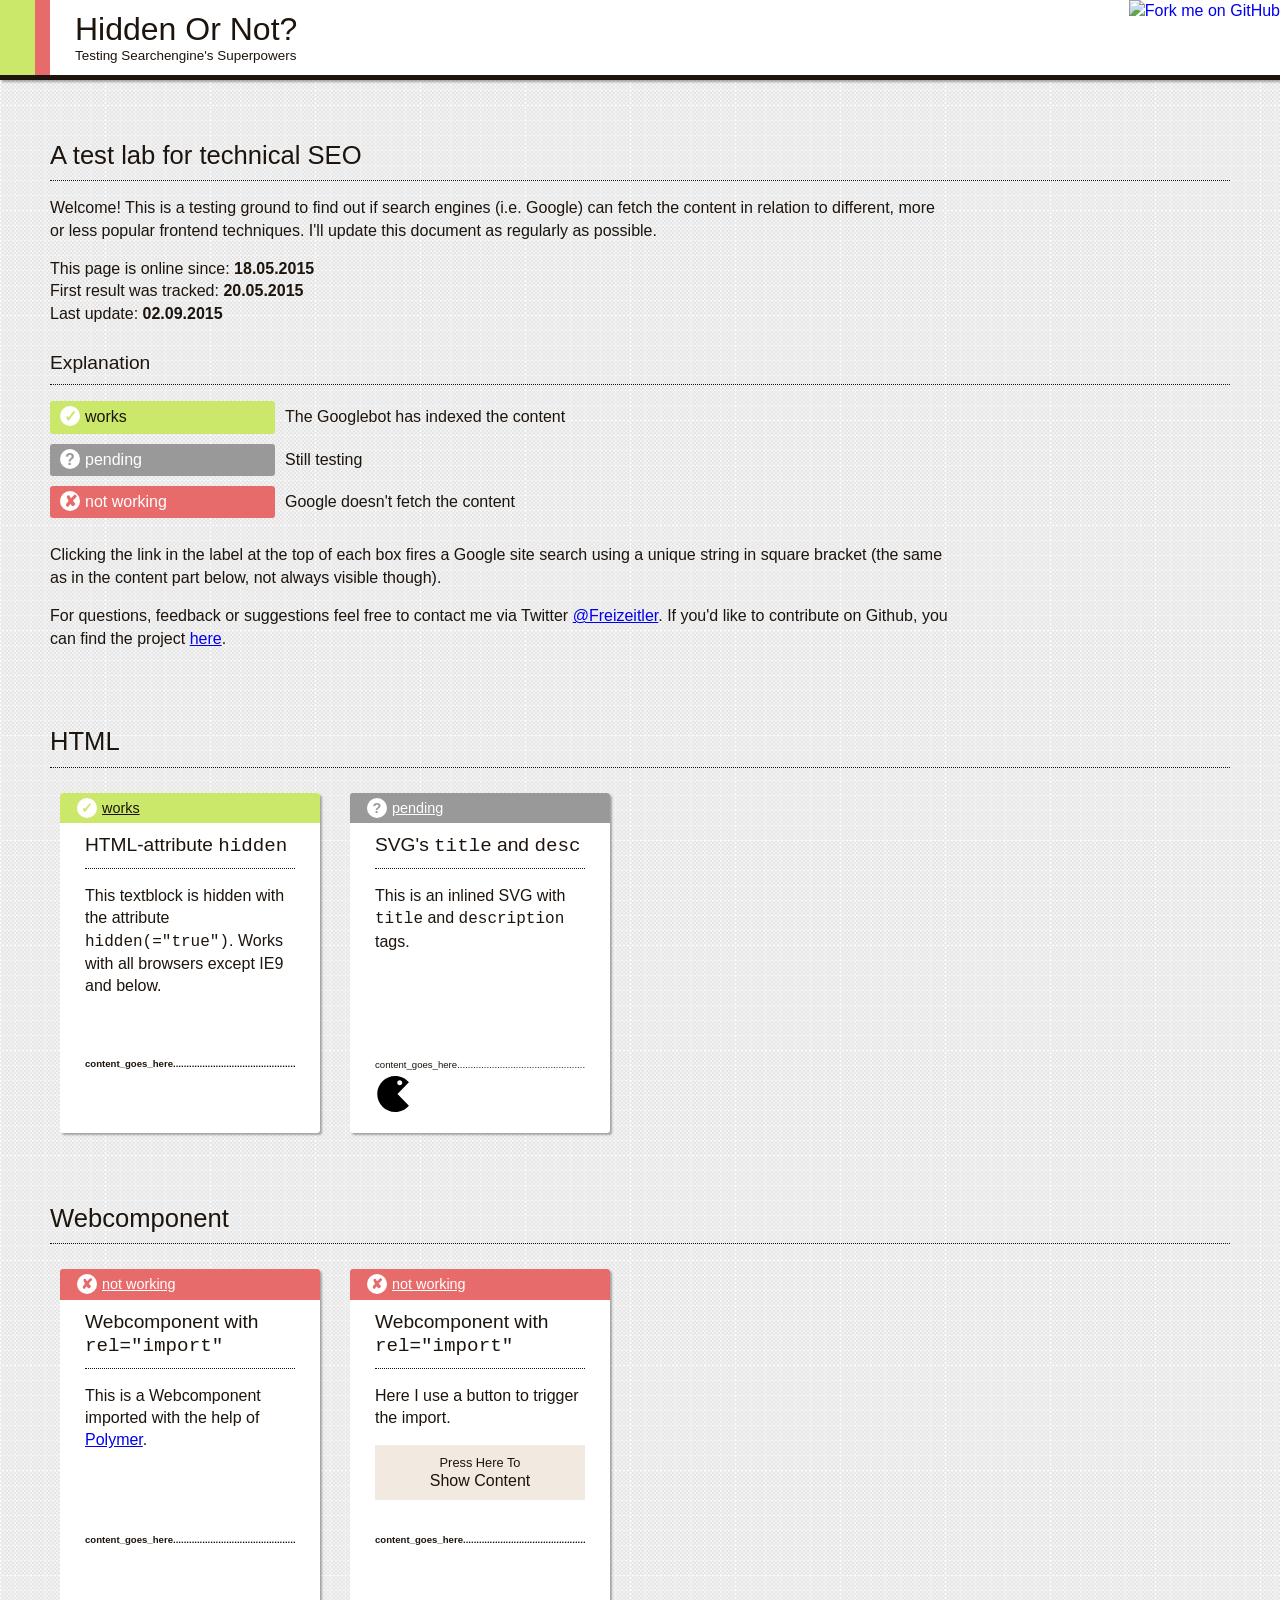
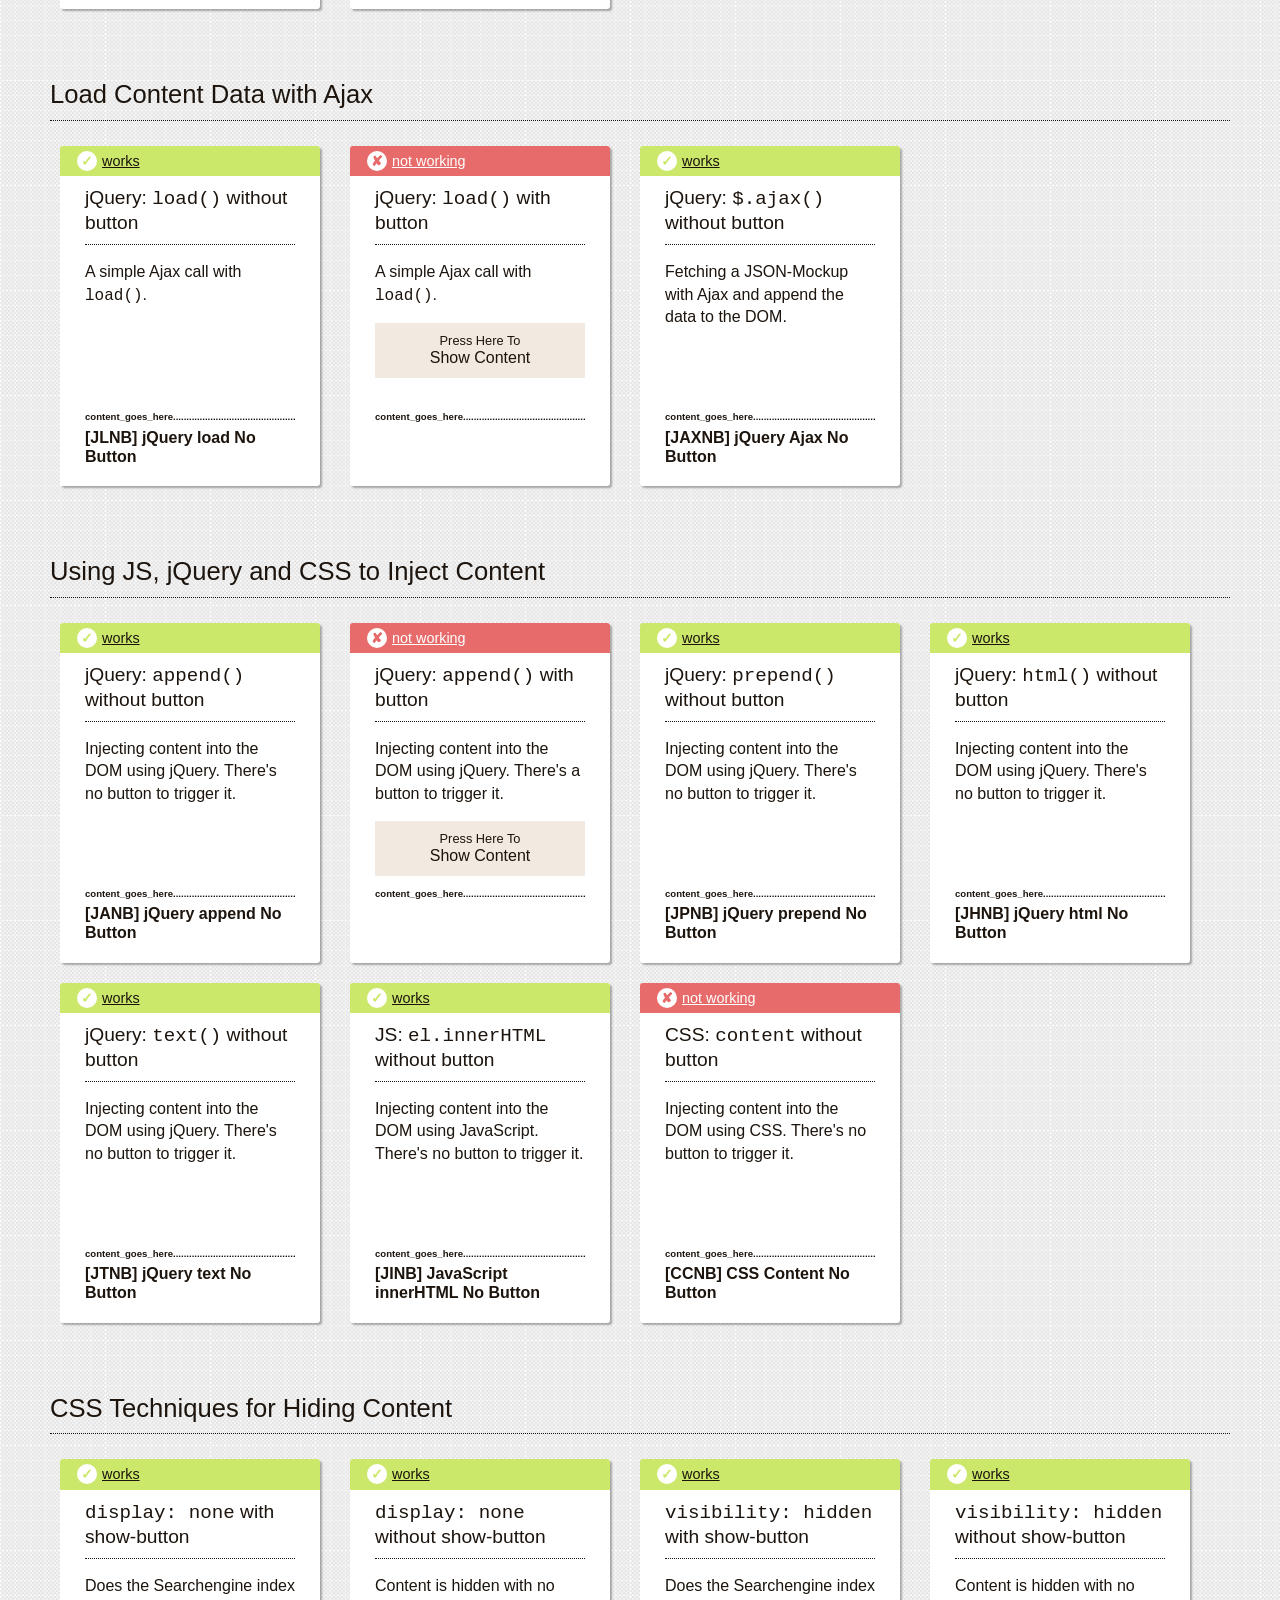
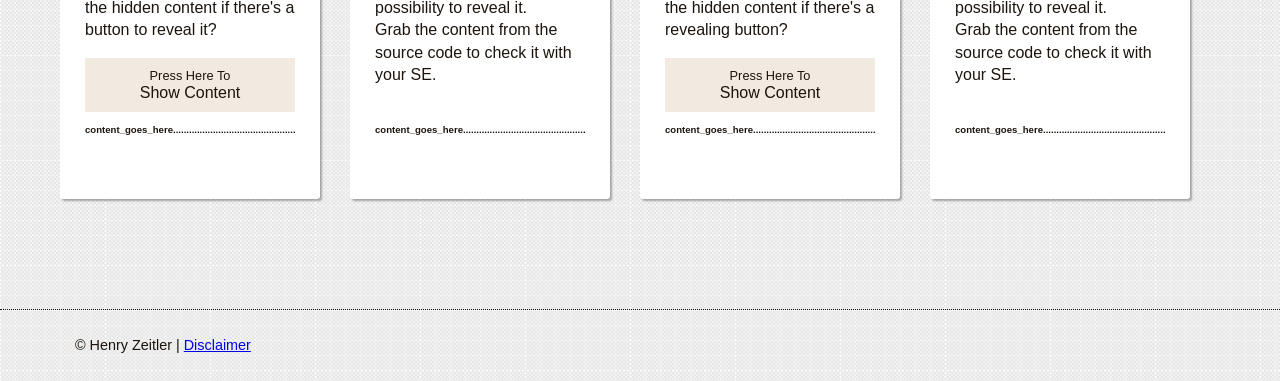
==== commit 68664320: "text updated" ====
--- a/index.html
+++ b/index.html
@@ -11,8 +11,6 @@
 	<meta name="viewport" content="width=device-width, initial-scale=1">
 
 	<meta itemprop="name" content="SEO | Hidden Or Not?">
-	<!-- Image for G+ post (app. 560 x 560) 
-	<meta itemprop="image" content="http://www.example.com/image.jpg">-->
 	<link href="https://plus.google.com/u/0/+HenryZeitler/" rel="author">
 
 	<meta name="twitter:card" content="summary">
@@ -20,13 +18,10 @@
 	<meta name="twitter:title" content="SEO | Hidden Or Not?">
 	<meta name="twitter:description" content="Testing Searchengine's Superpowers">
 	<meta name="twitter:creator" content="@Freizeitler">
-	<!-- Twitter Summary card images must be at least 120x120px 
-	<meta name="twitter:image" content="http://www.example.com/image.jpg">-->
 
 	<meta property="og:title" content="SEO | Hidden Or Not?" />
 	<meta property="og:type" content="article" />
 	<meta property="og:url" content="http://seo.freizeitler.de" />
-	<!--<meta property="og:image" content="http://example.com/image.jpg" />-->
 	<meta property="og:description" content="Testing Searchengine's Superpowers" />
 	<meta property="og:site_name" content="SEO | Hidden Or Not?" />
 
@@ -34,13 +29,9 @@
 	<link rel="import" href="component/super-content.html">
 
 	<style type="text/css">
-		html{font-family:sans-serif;-ms-text-size-adjust:100%;-webkit-text-size-adjust:100%}body{margin:0}article,aside,details,figcaption,figure,footer,header,hgroup,main,menu,nav,section,summary{display:block}audio,canvas,progress,video{display:inline-block;vertical-align:baseline}audio:not([controls]){display:none;height:0}[hidden],template{display:none}a{background-color:transparent}a:active,a:hover{outline:0}abbr[title]{border-bottom:1px dotted}b,strong{font-weight:700}dfn{font-style:italic}h1{font-size:2em;margin:.67em 0}mark{background:#ff0;color:#000}small{font-size:80%}sub,sup{font-size:75%;line-height:0;position:relative;vertical-align:baseline}sup{top:-.5em}sub{bottom:-.25em}img{border:0}svg:not(:root){overflow:hidden}figure{margin:1em 40px}hr{-webkit-box-sizing:content-box;-moz-box-sizing:content-box;box-sizing:content-box;height:0}pre{overflow:auto}code,kbd,pre,samp{font-family:monospace,monospace;font-size:1em}button,input,optgroup,select,textarea{color:inherit;font:inherit;margin:0}button{overflow:visible}button,select{text-transform:none}button,html input[type=button],input[type=reset],input[type=submit]{-webkit-appearance:button;cursor:pointer}button[disabled],html input[disabled]{cursor:default}button::-moz-focus-inner,input::-moz-focus-inner{border:0;padding:0}input{line-height:normal}input[type=checkbox],input[type=radio]{-webkit-box-sizing:border-box;-moz-box-sizing:border-box;box-sizing:border-box;padding:0}input[type=number]::-webkit-inner-spin-button,input[type=number]::-webkit-outer-spin-button{height:auto}input[type=search]{-webkit-appearance:textfield;-webkit-box-sizing:content-box;-moz-box-sizing:content-box;box-sizing:content-box}input[type=search]::-webkit-search-cancel-button,input[type=search]::-webkit-search-decoration{-webkit-appearance:none}fieldset{border:1px solid silver;margin:0 2px;padding:.35em .625em .75em}legend{border:0;padding:0}textarea{overflow:auto}optgroup{font-weight:700}table{border-collapse:collapse;border-spacing:0}td,th{padding:0}.bv-cf:before,.bv-cf:after{content:" ";display:table}.bv-cf:after{clear:both}.bv-float-left{float:left}.bv-float-right{float:right}.bv-clear-both{clear:both}body{background:url(../images/project_papper.png);font:normal 1em/1.4 sans-serif;color:#1c140d}h1,h2,h3,h4,h5,h6{margin-top:0;font-weight:400;line-height:1.2}h1{padding:10px 25px;font-size:2em;margin-left:35px;background:#fff;margin-bottom:0;border-left:15px solid #e86b6b}h1 span{display:block;font-size:.42em}h2,h3{padding:10px 25px 10px 0;font-size:1.6em;margin-bottom:15px;border-bottom:1px dotted #1c140d}h3{font-size:1.2em;padding:10px 0}h4{font-weight:700}p{padding-left:25px;max-width:900px}figure{margin-left:0}button{background:none;border:none;display:block;padding:10px 0;text-align:center;background:#f2e9e1;margin-bottom:1em;width:100%;line-height:1.2}button span{display:block;font-size:.8em}blockquote{margin:0 0 25px 100px;border-left:10px solid #ddd;padding:10px;font-style:italic;float:right}.dnwb .content span{display:none}.dnwb .content.active span{display:block}.dnnb .content span{display:none}.vhwb .content span{visibility:hidden}.vhwb .content.active span{visibility:visible}.vhnb .content span{visibility:hidden}.ccnb .content span:before{content:'[CCNB] CSS Content No Button'}.header{background:#cbe86b;border-bottom:5px solid #1c140d;-webkit-box-shadow:2px 2px 2px rgba(0,0,0,.3);-moz-box-shadow:2px 2px 2px rgba(0,0,0,.3);box-shadow:2px 2px 2px rgba(0,0,0,.3)}@media(min-width:0em){.main{padding:25px 15px}}@media(min-width:22.5em){.main{padding:50px}}.main p{padding:0}.section{margin-bottom:50px;clear:both}.mobile-yeti{width:320px}.mobile-yeti img{max-width:100%;height:auto}.tile{-webkit-box-sizing:border-box;-moz-box-sizing:border-box;box-sizing:border-box;padding:25px;width:260px;height:340px;background:#fff;float:left;margin:10px 20px 10px 10px;-webkit-border-radius:3px;-moz-border-radius:3px;border-radius:3px;-webkit-box-shadow:2px 2px 2px rgba(0,0,0,.3);-moz-box-shadow:2px 2px 2px rgba(0,0,0,.3);box-shadow:2px 2px 2px rgba(0,0,0,.3);position:relative}.tile .content{position:absolute;left:0;bottom:0;width:100%;-webkit-box-sizing:border-box;-moz-box-sizing:border-box;box-sizing:border-box;padding:0 25px;height:50px;margin-bottom:0;min-height:70px}.tile .content:before{content:'content_goes_here...................................................................';font-size:.6em;position:relative;top:-5px;display:block;overflow:hidden}.tile-label{padding:5px 0 5px 17px;margin:-25px -25px 0;font-size:.9em;-webkit-border-radius:3px 3px 0 0;-moz-border-radius:3px 3px 0 0;border-radius:3px 3px 0 0;display:block}.tile-label.works{background:#cbe86b;color:#1c140d}.tile-label.works:before{content:'\2713';margin-right:5px;background:#fff;width:20px;height:20px;display:inline-block;color:#cbe86b;text-align:center;-webkit-border-radius:50%;-moz-border-radius:50%;border-radius:50%;position:relative;font-weight:700}.tile-label.works-not{background:#e86b6b;color:#fff}.tile-label.works-not:before{content:'\2718';margin-right:5px;background:#fff;width:20px;height:20px;display:inline-block;color:#e86b6b;text-align:center;-webkit-border-radius:50%;-moz-border-radius:50%;border-radius:50%;position:relative;font-weight:700}.tile-label.pending{background:#999;color:#fff}.tile-label.pending:before{content:'?';background:#fff;width:20px;height:20px;display:inline-block;color:#999;text-align:center;-webkit-border-radius:50%;-moz-border-radius:50%;border-radius:50%;position:relative;font-weight:700;margin-right:5px}.footer{font-size:.9em;padding:25px 0 25px 75px;border-top:1px dotted #1c140d}
+		html{font-family:sans-serif;-ms-text-size-adjust:100%;-webkit-text-size-adjust:100%}body{margin:0}article,aside,details,figcaption,figure,footer,header,hgroup,main,menu,nav,section,summary{display:block}audio,canvas,progress,video{display:inline-block;vertical-align:baseline}audio:not([controls]){display:none;height:0}[hidden],template{display:none}a{background-color:transparent}a:active,a:hover{outline:0}abbr[title]{border-bottom:1px dotted}b,strong{font-weight:700}dfn{font-style:italic}h1{font-size:2em;margin:.67em 0}mark{background:#ff0;color:#000}small{font-size:80%}sub,sup{font-size:75%;line-height:0;position:relative;vertical-align:baseline}sup{top:-.5em}sub{bottom:-.25em}img{border:0}svg:not(:root){overflow:hidden}figure{margin:1em 40px}hr{-webkit-box-sizing:content-box;-moz-box-sizing:content-box;box-sizing:content-box;height:0}pre{overflow:auto}code,kbd,pre,samp{font-family:monospace,monospace;font-size:1em}button,input,optgroup,select,textarea{color:inherit;font:inherit;margin:0}button{overflow:visible}button,select{text-transform:none}button,html input[type=button],input[type=reset],input[type=submit]{-webkit-appearance:button;cursor:pointer}button[disabled],html input[disabled]{cursor:default}button::-moz-focus-inner,input::-moz-focus-inner{border:0;padding:0}input{line-height:normal}input[type=checkbox],input[type=radio]{-webkit-box-sizing:border-box;-moz-box-sizing:border-box;box-sizing:border-box;padding:0}input[type=number]::-webkit-inner-spin-button,input[type=number]::-webkit-outer-spin-button{height:auto}input[type=search]{-webkit-appearance:textfield;-webkit-box-sizing:content-box;-moz-box-sizing:content-box;box-sizing:content-box}input[type=search]::-webkit-search-cancel-button,input[type=search]::-webkit-search-decoration{-webkit-appearance:none}fieldset{border:1px solid silver;margin:0 2px;padding:.35em .625em .75em}legend{border:0;padding:0}textarea{overflow:auto}optgroup{font-weight:700}table{border-collapse:collapse;border-spacing:0}td,th{padding:0}.bv-cf:before,.bv-cf:after{content:" ";display:table}.bv-cf:after{clear:both}.bv-float-left{float:left}.bv-float-right{float:right}.bv-clear-both{clear:both}body{background:url(../images/project_papper.png);font:normal 1em/1.4 sans-serif;color:#1c140d}h1,h2,h3,h4,h5,h6{margin-top:0;font-weight:400;line-height:1.2}h1{padding:10px 25px;font-size:2em;margin-left:35px;background:#fff;margin-bottom:0;border-left:15px solid #e86b6b}h1 span{display:block;font-size:.42em}h2,h3{padding:10px 25px 10px 0;font-size:1.6em;margin-bottom:15px;border-bottom:1px dotted #1c140d}h3{font-size:1.2em;padding:10px 0}h4{font-weight:700}p{padding-left:25px;max-width:900px}figure{margin-left:0}button{background:none;border:none;display:block;padding:10px 0;text-align:center;background:#f2e9e1;margin-bottom:1em;width:100%;line-height:1.2}button span{display:block;font-size:.8em}blockquote{margin:0 0 25px 100px;border-left:10px solid #ddd;padding:10px;font-style:italic;float:right}.dnwb .content span{display:none}.dnwb .content.active span{display:block}.dnnb .content span{display:none}.vhwb .content span{visibility:hidden}.vhwb .content.active span{visibility:visible}.vhnb .content span{visibility:hidden}.ccnb .content span:before{content:'[CCNB] CSS Content No Button'}.header{background:#cbe86b;border-bottom:5px solid #1c140d;-webkit-box-shadow:2px 2px 2px rgba(0,0,0,.3);-moz-box-shadow:2px 2px 2px rgba(0,0,0,.3);box-shadow:2px 2px 2px rgba(0,0,0,.3)}@media(min-width:0em){.main{padding:25px 15px}}@media(min-width:22.5em){.main{padding:50px}}.main p{padding:0}.section{margin-bottom:50px;clear:both}.mobile-yeti{width:320px}.mobile-yeti img{max-width:100%;height:auto}.tile{-webkit-box-sizing:border-box;-moz-box-sizing:border-box;box-sizing:border-box;padding:25px;width:260px;height:340px;background:#fff;float:left;margin:10px 20px 10px 10px;-webkit-border-radius:3px;-moz-border-radius:3px;border-radius:3px;-webkit-box-shadow:2px 2px 2px rgba(0,0,0,.3);-moz-box-shadow:2px 2px 2px rgba(0,0,0,.3);box-shadow:2px 2px 2px rgba(0,0,0,.3);position:relative}.tile .content{position:absolute;left:0;bottom:0;width:100%;-webkit-box-sizing:border-box;-moz-box-sizing:border-box;box-sizing:border-box;padding:0 25px;height:50px;margin-bottom:0;min-height:70px}.tile .content:before{content:'content_goes_here...................................................................';font-size:.6em;position:relative;top:-5px;display:block;overflow:hidden}.tile-label{padding:5px 0 5px 17px;margin:-25px -25px 0;font-size:.9em;-webkit-border-radius:3px 3px 0 0;-moz-border-radius:3px 3px 0 0;border-radius:3px 3px 0 0;display:block}.works{background:#cbe86b;color:#1c140d}.works:before{content:'\2713';margin-right:5px;background:#fff;width:20px;height:20px;display:inline-block;color:#cbe86b;text-align:center;-webkit-border-radius:50%;-moz-border-radius:50%;border-radius:50%;position:relative;font-weight:700}.works-not{background:#e86b6b;color:#fff}.works-not:before{content:'\2718';margin-right:5px;background:#fff;width:20px;height:20px;display:inline-block;color:#e86b6b;text-align:center;-webkit-border-radius:50%;-moz-border-radius:50%;border-radius:50%;position:relative;font-weight:700}.pending{background:#999;color:#fff}.pending:before{content:'?';background:#fff;width:20px;height:20px;display:inline-block;color:#999;text-align:center;-webkit-border-radius:50%;-moz-border-radius:50%;border-radius:50%;position:relative;font-weight:700;margin-right:5px}.definition{max-width:900px}.definition dt{float:left;width:25%;padding:5px 10px;-webkit-box-sizing:border-box;-moz-box-sizing:border-box;box-sizing:border-box;display:block;margin:0 0 10px;-webkit-border-radius:3px;-moz-border-radius:3px;border-radius:3px}.definition dt:last-child{margin-bottom:0}.definition dd{float:left;width:70%;-webkit-box-sizing:border-box;-moz-box-sizing:border-box;box-sizing:border-box;display:block;padding:5px 10px;margin:0 0 10px}.definition dd:last-child{margin-bottom:0}.footer{font-size:.9em;padding:25px 0 25px 75px;border-top:1px dotted #1c140d}
 /*# sourceMappingURL=app.css.map */
 	</style>
-
-	<!--[if lt IE 9]>
-		<script src="vendor/html5shiv.min.js"></script>
-	<![endif]-->
 </head>
 
 <body>
@@ -49,16 +40,24 @@
 	</header>
 	<main class="main bv-cf" role="main">	
 <section class="section bv-cf">
-		<h2>This is just a test case for technical SEO stuff</h2>
-		<blockquote itemscope itemtype="http://schema.org/MusicRecording"><span itemprop="citation">Ready or not here I come<br />
-You can't hide<br />
-Gonna find you<br />
-And keep you happy</span><br /><a href="http://en.wikipedia.org/wiki/Ready_or_Not_Here_I_Come_%28Can%27t_Hide_from_Love%29" itemprop="sameAs">(Jackson 5)</a></blockquote>
-		<p>Welcome! This is my personal test case to find out if search engines can fetch contents of different popular frontend techniques. I'll update and maintain this document as regularly as possible.</p>
+		<h2>A test lab for technical SEO</h2>
+		<p>Welcome! This is a testing ground to find out if search engines (i.e. Google) can fetch the content in relation to different, more or less popular frontend techniques. I'll update this document as regularly as possible.</p>
 		<p>This page is online since: <strong>18.05.2015</strong><br />
 		First result was tracked: <strong>20.05.2015</strong><br />
-		Last update: <strong>31.08.2015</strong></p>
-		<p>To check the results grab the phrase below the <em>content-section</em> of a box and copy it into the search bar of the search engine of your choice. Use <code>site:</code>-search preferably. Or simply press the result label for a quick Google check. <br />Btw., the results indicated with <em>works</em>, <em>not working</em> and <em>pending</em> refer all to Google.</p> 
+		Last update: <strong>02.09.2015</strong></p>		
+
+		<h3>Explanation</h3>
+		<dl class="definition bv-cf">
+			<dt class="works">works</dt>
+			<dd>The Googlebot has indexed the content</dd>
+			<dt class="pending">pending</dt>
+			<dd>Still testing</dd>
+			<dt class="works-not">not working</dt>
+			<dd>Google doesn't fetch the content</dd>			
+		</dl>
+
+		<p>Clicking the link in the label at the top of each box fires a Google site search using a unique string in square bracket (the same as in the content part below, not always visible though). </p> 
+
 		<p>For questions, feedback or suggestions feel free to contact me via Twitter <a href="https://twitter.com/Freizeitler" title="contact me on Twitter">@Freizeitler</a>. If you'd like to contribute on Github, you can find the project <a href="https://github.com/Freizeitler/seowatch" title="Fork me on Github">here</a>.</p> 
 		</section>
 
@@ -70,28 +69,27 @@
 				<h3>HTML-attribute <code>hidden</code></h3>
 				<p>This textblock is hidden with the attribute <code>hidden(="true")</code>. Works with all browsers except IE9 and below.</p>
 				<div class="tile-test">
-					<h4 class="content"><span hidden>[HTMLH] HTML Hidden</span></h4>
+					<h4 class="content" aria-label="Content goes here"><span hidden>[HTMLH] HTML Hidden</span></h4>
 				</div>
 			</div>
 
 			<div class="tile svgmeta">
-				<a href="https://www.google.de/webhp?sourceid=chrome-instant&rlz=1C1CHFX_deDE569DE569&ion=1&espv=2&ie=UTF-8#q=site%3A+seo.freizeitler.de+%5BSVGMETAIN%5D+SVG+Meta+Tags+Inlined" title="Quickcheck on Google" class="tile-label pending">pending</a>
-				<h3>SVG Meta Tags</h3>
-				<p>This is an inlined SVG with <code>title</code> and <code>description</code> meta tags.</p>
-				<div class="tile-test">
-					<div class="content">
+				<a href="https://www.google.de/webhp?sourceid=chrome-instant&rlz=1C1CHFX_deDE569DE569&ion=1&espv=2&ie=UTF-8#q=site%3A+seo.freizeitler.de+%5BSVGTIN%5D+SVG+Tags+Inlined" title="Quickcheck on Google" class="tile-label pending">pending</a>
+				<h3>SVG's <code>title</code> and <code>desc</code></h3>
+				<p>This is an inlined SVG with <code>title</code> and <code>description</code> tags.</p>
+				<div class="tile-test">
+					<div class="content" aria-label="Content goes here">
 
 						<svg class="symbol-container" version="1.1" xmlns="http://www.w3.org/2000/svg" xmlns:xlink="http://www.w3.org/1999/xlink" style="display: none;">
 						    <defs>
 						        <symbol id="icon-pacman" viewBox="0 0 1024 1024">
-											<title>pacman</title>
+											<title>[SVGTIN]</title>
+											<desc>SVG Tags Inlined</desc>
 											<path class="path1" d="M964.73 178.804c-93.902-109.45-233.21-178.804-388.73-178.804-282.77 0-512 229.23-512 512s229.23 512 512 512c155.52 0 294.828-69.356 388.728-178.804l-324.728-333.196 324.73-333.196zM704 120.602c39.432 0 71.398 31.964 71.398 71.398 0 39.432-31.966 71.398-71.398 71.398s-71.398-31.966-71.398-71.398c0-39.432 31.966-71.398 71.398-71.398z"></path>
 										</symbol>
 						    </defs>
 						</svg>
-						<svg class="icon icon-pacman" width="36" height="36">
-							<title>[SVGMETAIN]</title>
-							<desc>SVG Meta Tags Inlined</desc>
+						<svg class="icon icon-pacman" width="36" height="36">							
 							<use xlink:href="#icon-pacman"></use>
 						</svg>
 
@@ -109,7 +107,7 @@
 				<h3>Webcomponent with <code>rel="import"</code></h3>
 				<p>This is a Webcomponent imported with the help of <a href="https://www.polymer-project.org/0.5/" title="visit polymer">Polymer</a>.</p>
 				<div class="tile-test">
-					<h4 class="content"><super-content></super-content></h4>
+					<h4 class="content" aria-label="Content goes here"><super-content></super-content></h4>
 				</div>
 			</div>
 
@@ -119,16 +117,9 @@
 				<p>Here I use a button to trigger the import.</p>
 				<div class="tile-test">
 					<button class="show-content js-button"><span>Press Here To</span> Show Content</button>
-					<h4 class="content"><button-content></button-content></h4>
-				</div>
-			</div>
-			<!--<div class="bv-clear-both">
-				<p>Here's a Screenshot of <em>Fetch like Googlebot</em> from the Webmaster Tools showing that Web Components via Polymer are not fetched for now.</p>
-				<figure>
-					<img src="/images/webcomponents-fetched-by-go.png" alt="Web Components cannot be fetched by Google yet" />
-					<figcaption>Apparently Web Components can't be fetched by Google yet</figcaption>
-				</figure>
-			</div>-->
+					<h4 class="content" aria-label="Content goes here"><button-content></button-content></h4>
+				</div>
+			</div>
 
 		</section>	
 
@@ -140,7 +131,7 @@
 				<h3>jQuery: <code>load()</code> without button</h3>
 				<p>A simple Ajax call with <code>load()</code>.</p>
 				<div class="tile-test">
-					<h4 class="content"><span></span></h4>
+					<h4 class="content" aria-label="Content goes here"><span></span></h4>
 				</div>
 			</div>
 
@@ -150,7 +141,7 @@
 				<p>A simple Ajax call with <code>load()</code>.</p>
 				<div class="tile-test">
 					<button class="show-content js-button"><span>Press Here To</span> Show Content</button>
-					<h4 class="content"><span></span></h4>
+					<h4 class="content" aria-label="Content goes here"><span></span></h4>
 				</div>
 			</div>
 
@@ -159,7 +150,7 @@
 				<h3>jQuery: <code>$.ajax()</code> without button</h3>
 				<p>Fetching a JSON-Mockup with Ajax and append the data to the DOM.</p>
 				<div class="tile-test">
-					<h4 class="content"><span></span></h4>
+					<h4 class="content" aria-label="Content goes here"><span></span></h4>
 				</div>
 			</div>
 
@@ -173,7 +164,7 @@
 				<h3>jQuery: <code>append()</code> without button</h3>
 				<p>Injecting content into the DOM using jQuery. There's no button to trigger it.</p>
 				<div class="tile-test">
-					<h4 class="content"><span></span></h4>
+					<h4 class="content" aria-label="Content goes here"><span></span></h4>
 				</div>
 			</div>
 
@@ -183,7 +174,7 @@
 				<p>Injecting content into the DOM using jQuery. There's a button to trigger it.</p>
 				<div class="tile-test">
 					<button class="show-content js-button"><span>Press Here To</span> Show Content</button>
-					<h4 class="content"><span></span></h4>
+					<h4 class="content" aria-label="Content goes here"><span></span></h4>
 				</div>
 			</div>
 
@@ -192,7 +183,7 @@
 				<h3>jQuery: <code>prepend()</code> without button</h3>
 				<p>Injecting content into the DOM using jQuery. There's no button to trigger it.</p>
 				<div class="tile-test">
-					<h4 class="content"><span></span></h4>
+					<h4 class="content" aria-label="Content goes here"><span></span></h4>
 				</div>
 			</div>
 
@@ -201,7 +192,7 @@
 				<h3>jQuery: <code>html()</code> without button</h3>
 				<p>Injecting content into the DOM using jQuery. There's no button to trigger it.</p>
 				<div class="tile-test">
-					<h4 class="content"><span></span></h4>
+					<h4 class="content" aria-label="Content goes here"><span></span></h4>
 				</div>
 			</div>
 
@@ -210,7 +201,7 @@
 				<h3>jQuery: <code>text()</code> without button</h3>
 				<p>Injecting content into the DOM using jQuery. There's no button to trigger it.</p>
 				<div class="tile-test">
-					<h4 class="content"><span></span></h4>
+					<h4 class="content" aria-label="Content goes here"><span></span></h4>
 				</div>
 			</div>
 
@@ -219,7 +210,7 @@
 				<h3>JS: <code>el.innerHTML</code> without button</h3>
 				<p>Injecting content into the DOM using JavaScript. There's no button to trigger it.</p>
 				<div class="tile-test">
-					<h4 class="content"><span></span></h4>
+					<h4 class="content" aria-label="Content goes here"><span></span></h4>
 				</div>
 			</div>
 
@@ -228,7 +219,7 @@
 				<h3>CSS: <code>content</code> without button</h3>
 				<p>Injecting content into the DOM using CSS. There's no button to trigger it.</p>
 				<div class="tile-test">
-					<h4 class="content"><span></span></h4>
+					<h4 class="content" aria-label="Content goes here"><span></span></h4>
 				</div>
 			</div>
 		</section>	
@@ -242,7 +233,7 @@
 				<p>Does the Searchengine index the hidden content if there's a button to reveal it?</p>
 				<div class="tile-test">
 					<button class="show-content js-reveal"><span>Press Here To</span> Show Content</button>
-					<h4 class="content"><span>[DNWB] Display None With Button</span></h4>
+					<h4 class="content" aria-label="Content goes here"><span>[DNWB] Display None With Button</span></h4>
 				</div>
 			</div>
 
@@ -251,7 +242,7 @@
 				<h3><code>display: none</code> without show-button</h3>
 				<p>Content is hidden with no possibility to reveal it. <br />Grab the content from the source code to check it with your SE.</p>
 				<div class="tile-test">
-					<h4 class="content"><span>[DNNB] Display None No Button</span></h4>
+					<h4 class="content" aria-label="Content goes here"><span>[DNNB] Display None No Button</span></h4>
 				</div>
 			</div>
 
@@ -261,7 +252,7 @@
 				<p>Does the Searchengine index the hidden content if there's a revealing button?</p>
 				<div class="tile-test">
 					<button class="show-content js-reveal"><span>Press Here To</span> Show Content</button>
-					<h4 class="content"><span>[VHWB] Visibility Hidden With Button</span></h4>
+					<h4 class="content" aria-label="Content goes here"><span>[VHWB] Visibility Hidden With Button</span></h4>
 				</div>
 			</div>
 
@@ -270,12 +261,10 @@
 				<h3><code>visibility: hidden</code> without show-button</h3>
 				<p>Content is hidden with no possibility to reveal it. <br />Grab the content from the source code to check it with your SE.</p>
 				<div class="tile-test">
-					<h4 class="content"><span>[VHNB] Visibility Hidden No Button</span></h4>
-				</div>
-			</div>
-		</section>
-
-		
+					<h4 class="content" aria-label="Content goes here"><span>[VHNB] Visibility Hidden No Button</span></h4>
+				</div>
+			</div>
+		</section>		
 
 	</main>
 	<aside class="aside" role="complementary"></aside>
@@ -283,17 +272,13 @@
 		&copy; Henry Zeitler | <a href="http://www.freizeitler.de/impressum/" title="Disclaimer on www.freizeitler.de">Disclaimer</a>
 	</footer>
 
+	<a href="https://github.com/Freizeitler/seowatch"><img style="position: absolute; top: 0; right: 0; border: 0;" src="https://camo.githubusercontent.com/a6677b08c955af8400f44c6298f40e7d19cc5b2d/68747470733a2f2f73332e616d617a6f6e6177732e636f6d2f6769746875622f726962626f6e732f666f726b6d655f72696768745f677261795f3664366436642e706e67" alt="Fork me on GitHub" data-canonical-src="https://s3.amazonaws.com/github/ribbons/forkme_right_gray_6d6d6d.png"></a>
+
 	<script src="vendor/modernizr.custom.67687.js"></script>
 	<script src="//ajax.googleapis.com/ajax/libs/jquery/1.11.1/jquery.min.js"></script>
 	<script>window.jQuery || document.write('<script src="vendor/bower/jquery/dist/jquery.min.js"><\/script>')</script>
 	<script src="js/app.js"></script>
-	<!--<script src="js-min/app.pkgd.js"></script>
-	<script>function loadCSS(e){var n=window.document.createElement("link"),t=window.document.getElementsByTagName("head")[0];n.rel="stylesheet",n.href=e,n.media="only x",t.parentNode.insertBefore(n,t),setTimeout(function(){n.media="all"},0)}loadCSS("css/app.css");/*loadCSS('css-min/app.css');*/</script>
-	<noscript>
-		<link rel="stylesheet" href="css/app.css">
-		<link rel="stylesheet" href="css-min/app.css">
-	</noscript>	-->
-	<script>(function(e,t,n,r,i,s,o){e["GoogleAnalyticsObject"]=i;e[i]=e[i]||function(){(e[i].q=e[i].q||[]).push(arguments)},e[i].l=1*new Date;s=t.createElement(n),o=t.getElementsByTagName(n)[0];s.async=1;s.src=r;o.parentNode.insertBefore(s,o)})(window,document,"script","//www.google-analytics.com/analytics.js","ga");ga("create","UA-63108852-1","example.com");ga("set","anonymizeIp",true);ga('require', 'displayfeatures');ga("send","pageview")</script>
+	<script>(function(e,t,n,r,i,s,o){e["GoogleAnalyticsObject"]=i;e[i]=e[i]||function(){(e[i].q=e[i].q||[]).push(arguments)},e[i].l=1*new Date;s=t.createElement(n),o=t.getElementsByTagName(n)[0];s.async=1;s.src=r;o.parentNode.insertBefore(s,o)})(window,document,"script","//www.google-analytics.com/analytics.js","ga");ga("create","UA-63108852-1","auto");ga("set","anonymizeIp",true);ga('require', 'displayfeatures');ga("send","pageview")</script>
 </body>
 
 </html>
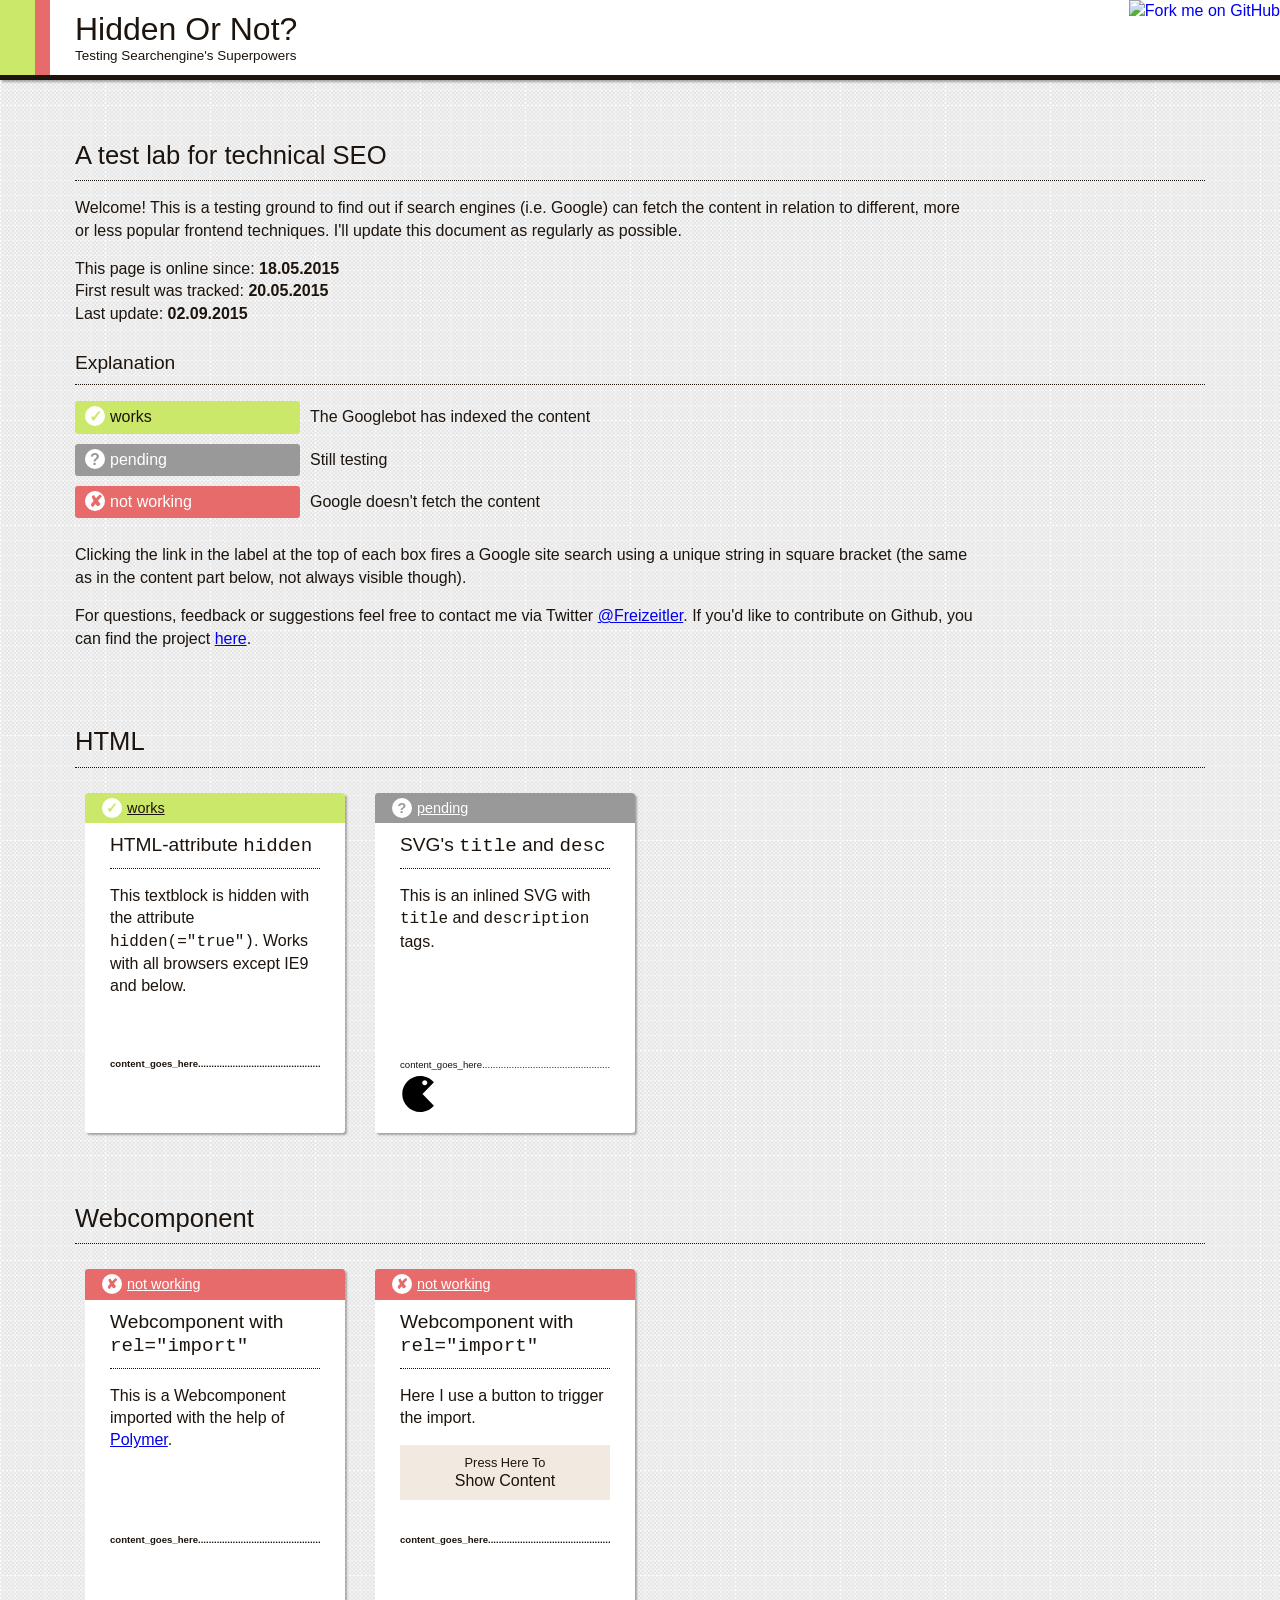
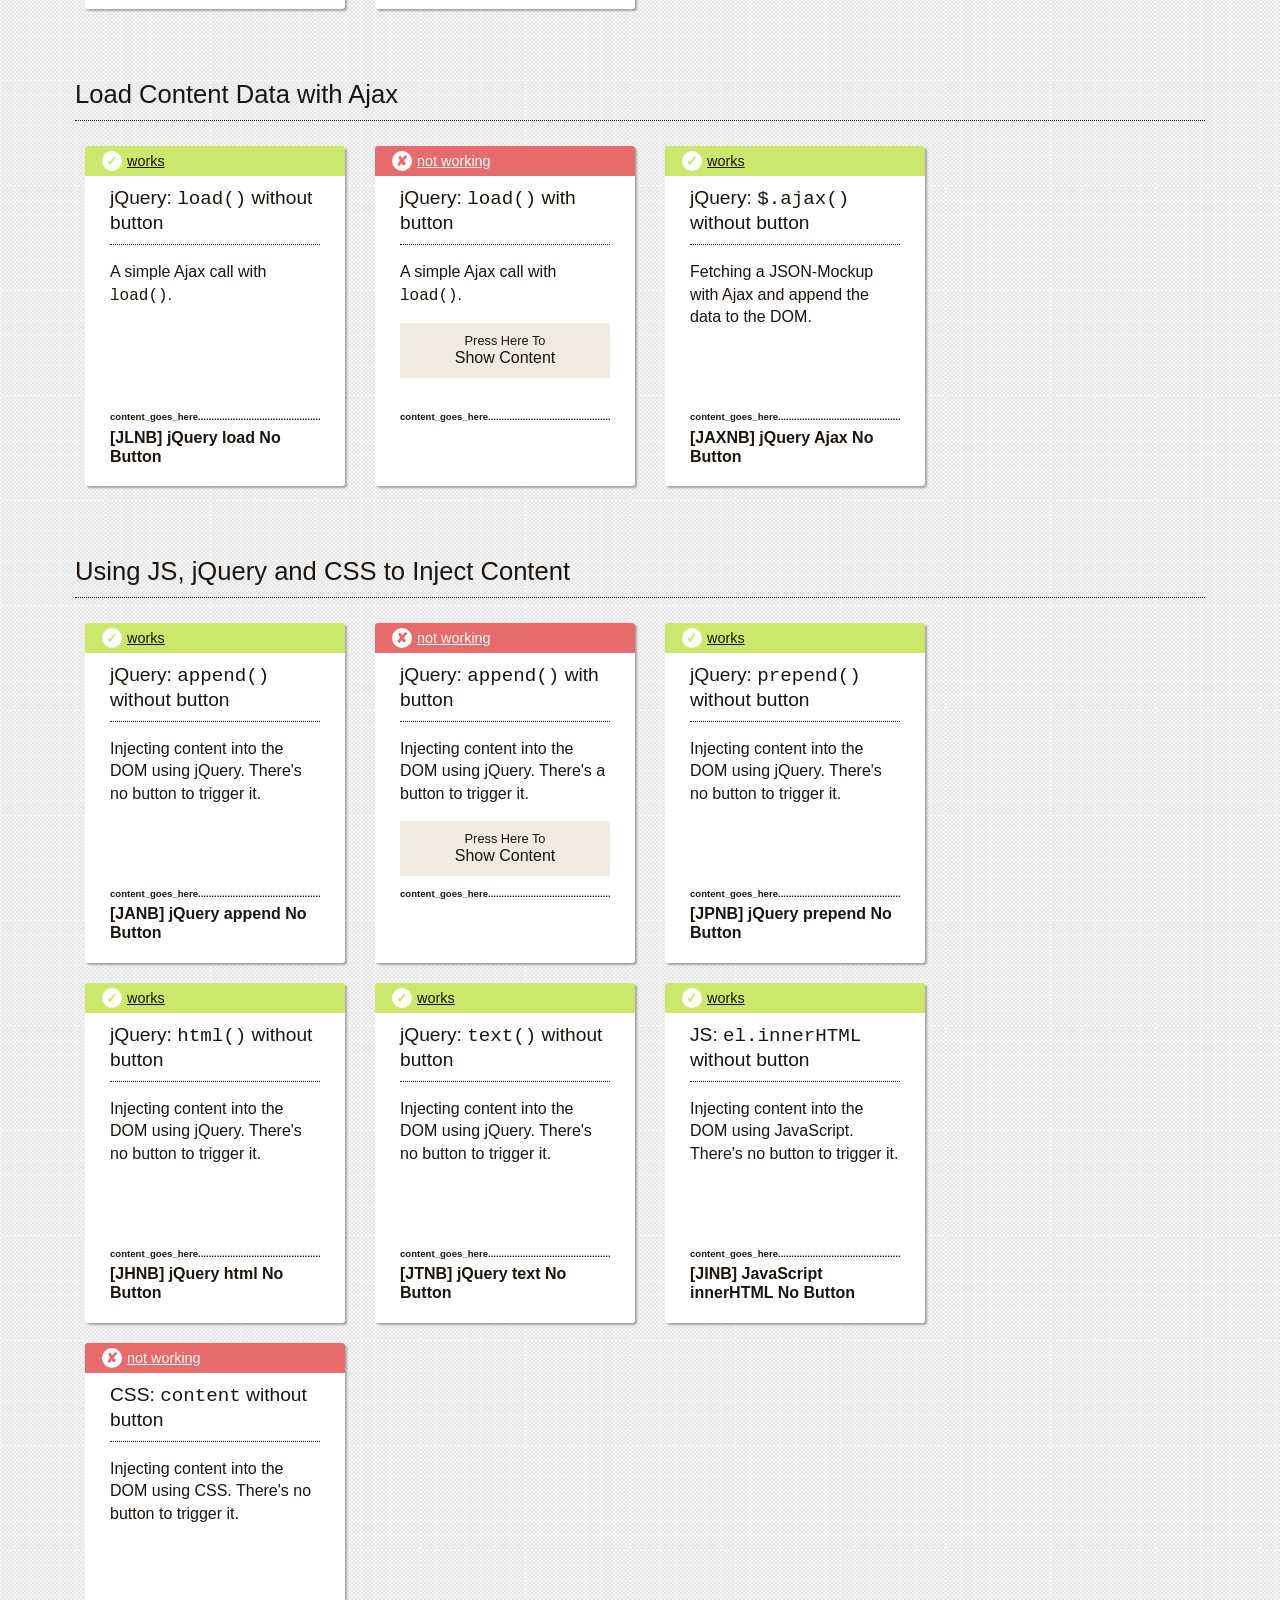
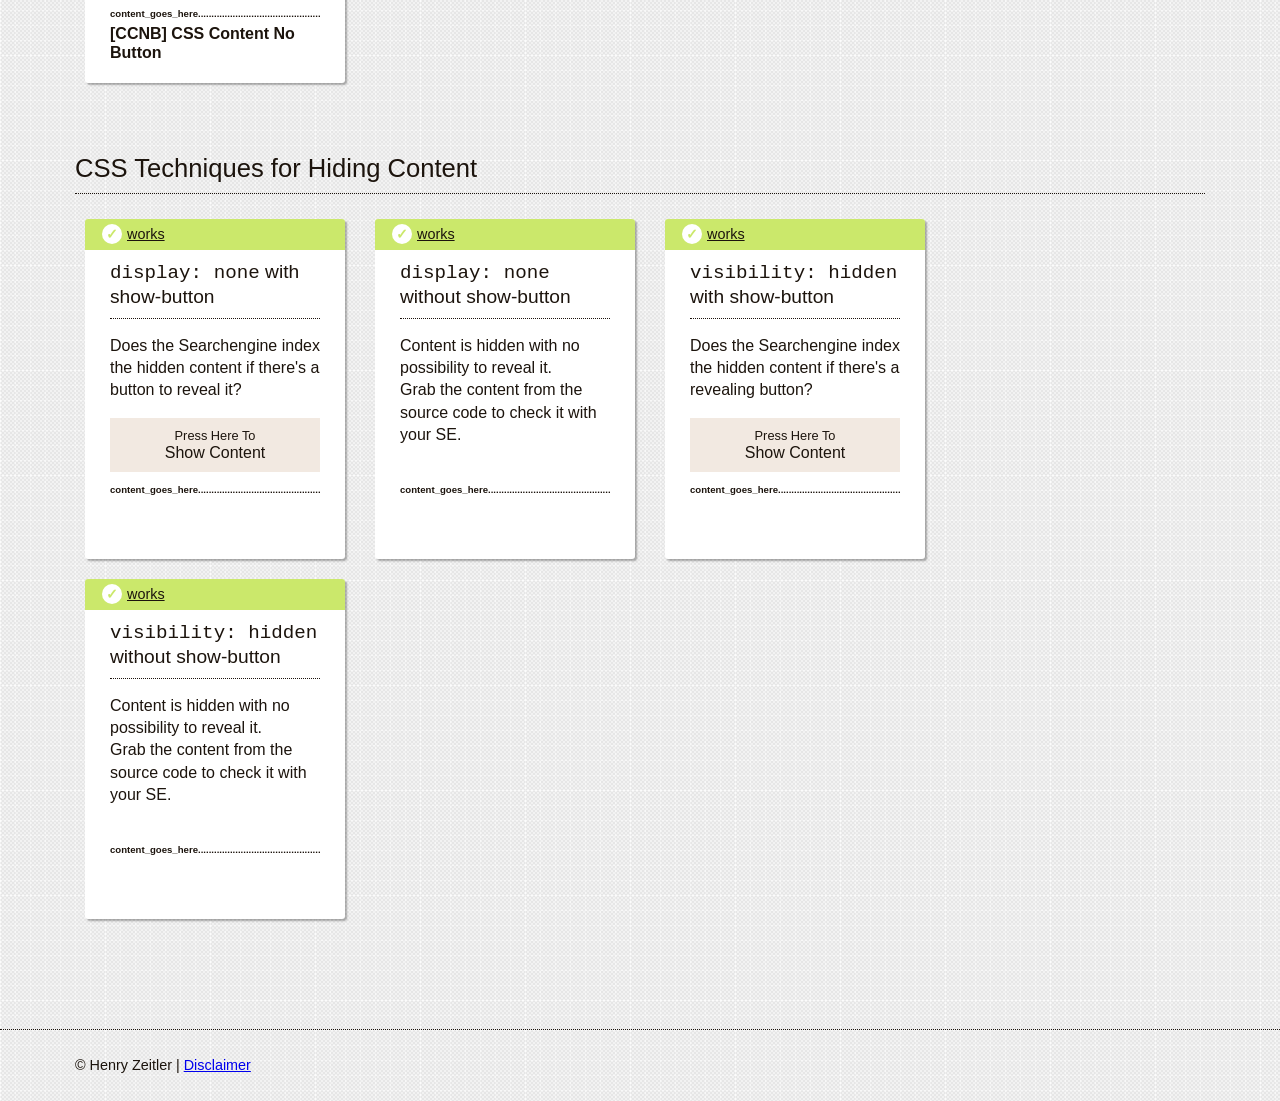
==== commit abf6e4b5: "adjusted  padding" ====
--- a/index.html
+++ b/index.html
@@ -29,7 +29,7 @@
 	<link rel="import" href="component/super-content.html">
 
 	<style type="text/css">
-		html{font-family:sans-serif;-ms-text-size-adjust:100%;-webkit-text-size-adjust:100%}body{margin:0}article,aside,details,figcaption,figure,footer,header,hgroup,main,menu,nav,section,summary{display:block}audio,canvas,progress,video{display:inline-block;vertical-align:baseline}audio:not([controls]){display:none;height:0}[hidden],template{display:none}a{background-color:transparent}a:active,a:hover{outline:0}abbr[title]{border-bottom:1px dotted}b,strong{font-weight:700}dfn{font-style:italic}h1{font-size:2em;margin:.67em 0}mark{background:#ff0;color:#000}small{font-size:80%}sub,sup{font-size:75%;line-height:0;position:relative;vertical-align:baseline}sup{top:-.5em}sub{bottom:-.25em}img{border:0}svg:not(:root){overflow:hidden}figure{margin:1em 40px}hr{-webkit-box-sizing:content-box;-moz-box-sizing:content-box;box-sizing:content-box;height:0}pre{overflow:auto}code,kbd,pre,samp{font-family:monospace,monospace;font-size:1em}button,input,optgroup,select,textarea{color:inherit;font:inherit;margin:0}button{overflow:visible}button,select{text-transform:none}button,html input[type=button],input[type=reset],input[type=submit]{-webkit-appearance:button;cursor:pointer}button[disabled],html input[disabled]{cursor:default}button::-moz-focus-inner,input::-moz-focus-inner{border:0;padding:0}input{line-height:normal}input[type=checkbox],input[type=radio]{-webkit-box-sizing:border-box;-moz-box-sizing:border-box;box-sizing:border-box;padding:0}input[type=number]::-webkit-inner-spin-button,input[type=number]::-webkit-outer-spin-button{height:auto}input[type=search]{-webkit-appearance:textfield;-webkit-box-sizing:content-box;-moz-box-sizing:content-box;box-sizing:content-box}input[type=search]::-webkit-search-cancel-button,input[type=search]::-webkit-search-decoration{-webkit-appearance:none}fieldset{border:1px solid silver;margin:0 2px;padding:.35em .625em .75em}legend{border:0;padding:0}textarea{overflow:auto}optgroup{font-weight:700}table{border-collapse:collapse;border-spacing:0}td,th{padding:0}.bv-cf:before,.bv-cf:after{content:" ";display:table}.bv-cf:after{clear:both}.bv-float-left{float:left}.bv-float-right{float:right}.bv-clear-both{clear:both}body{background:url(../images/project_papper.png);font:normal 1em/1.4 sans-serif;color:#1c140d}h1,h2,h3,h4,h5,h6{margin-top:0;font-weight:400;line-height:1.2}h1{padding:10px 25px;font-size:2em;margin-left:35px;background:#fff;margin-bottom:0;border-left:15px solid #e86b6b}h1 span{display:block;font-size:.42em}h2,h3{padding:10px 25px 10px 0;font-size:1.6em;margin-bottom:15px;border-bottom:1px dotted #1c140d}h3{font-size:1.2em;padding:10px 0}h4{font-weight:700}p{padding-left:25px;max-width:900px}figure{margin-left:0}button{background:none;border:none;display:block;padding:10px 0;text-align:center;background:#f2e9e1;margin-bottom:1em;width:100%;line-height:1.2}button span{display:block;font-size:.8em}blockquote{margin:0 0 25px 100px;border-left:10px solid #ddd;padding:10px;font-style:italic;float:right}.dnwb .content span{display:none}.dnwb .content.active span{display:block}.dnnb .content span{display:none}.vhwb .content span{visibility:hidden}.vhwb .content.active span{visibility:visible}.vhnb .content span{visibility:hidden}.ccnb .content span:before{content:'[CCNB] CSS Content No Button'}.header{background:#cbe86b;border-bottom:5px solid #1c140d;-webkit-box-shadow:2px 2px 2px rgba(0,0,0,.3);-moz-box-shadow:2px 2px 2px rgba(0,0,0,.3);box-shadow:2px 2px 2px rgba(0,0,0,.3)}@media(min-width:0em){.main{padding:25px 15px}}@media(min-width:22.5em){.main{padding:50px}}.main p{padding:0}.section{margin-bottom:50px;clear:both}.mobile-yeti{width:320px}.mobile-yeti img{max-width:100%;height:auto}.tile{-webkit-box-sizing:border-box;-moz-box-sizing:border-box;box-sizing:border-box;padding:25px;width:260px;height:340px;background:#fff;float:left;margin:10px 20px 10px 10px;-webkit-border-radius:3px;-moz-border-radius:3px;border-radius:3px;-webkit-box-shadow:2px 2px 2px rgba(0,0,0,.3);-moz-box-shadow:2px 2px 2px rgba(0,0,0,.3);box-shadow:2px 2px 2px rgba(0,0,0,.3);position:relative}.tile .content{position:absolute;left:0;bottom:0;width:100%;-webkit-box-sizing:border-box;-moz-box-sizing:border-box;box-sizing:border-box;padding:0 25px;height:50px;margin-bottom:0;min-height:70px}.tile .content:before{content:'content_goes_here...................................................................';font-size:.6em;position:relative;top:-5px;display:block;overflow:hidden}.tile-label{padding:5px 0 5px 17px;margin:-25px -25px 0;font-size:.9em;-webkit-border-radius:3px 3px 0 0;-moz-border-radius:3px 3px 0 0;border-radius:3px 3px 0 0;display:block}.works{background:#cbe86b;color:#1c140d}.works:before{content:'\2713';margin-right:5px;background:#fff;width:20px;height:20px;display:inline-block;color:#cbe86b;text-align:center;-webkit-border-radius:50%;-moz-border-radius:50%;border-radius:50%;position:relative;font-weight:700}.works-not{background:#e86b6b;color:#fff}.works-not:before{content:'\2718';margin-right:5px;background:#fff;width:20px;height:20px;display:inline-block;color:#e86b6b;text-align:center;-webkit-border-radius:50%;-moz-border-radius:50%;border-radius:50%;position:relative;font-weight:700}.pending{background:#999;color:#fff}.pending:before{content:'?';background:#fff;width:20px;height:20px;display:inline-block;color:#999;text-align:center;-webkit-border-radius:50%;-moz-border-radius:50%;border-radius:50%;position:relative;font-weight:700;margin-right:5px}.definition{max-width:900px}.definition dt{float:left;width:25%;padding:5px 10px;-webkit-box-sizing:border-box;-moz-box-sizing:border-box;box-sizing:border-box;display:block;margin:0 0 10px;-webkit-border-radius:3px;-moz-border-radius:3px;border-radius:3px}.definition dt:last-child{margin-bottom:0}.definition dd{float:left;width:70%;-webkit-box-sizing:border-box;-moz-box-sizing:border-box;box-sizing:border-box;display:block;padding:5px 10px;margin:0 0 10px}.definition dd:last-child{margin-bottom:0}.footer{font-size:.9em;padding:25px 0 25px 75px;border-top:1px dotted #1c140d}
+		html{font-family:sans-serif;-ms-text-size-adjust:100%;-webkit-text-size-adjust:100%}body{margin:0}article,aside,details,figcaption,figure,footer,header,hgroup,main,menu,nav,section,summary{display:block}audio,canvas,progress,video{display:inline-block;vertical-align:baseline}audio:not([controls]){display:none;height:0}[hidden],template{display:none}a{background-color:transparent}a:active,a:hover{outline:0}abbr[title]{border-bottom:1px dotted}b,strong{font-weight:700}dfn{font-style:italic}h1{font-size:2em;margin:.67em 0}mark{background:#ff0;color:#000}small{font-size:80%}sub,sup{font-size:75%;line-height:0;position:relative;vertical-align:baseline}sup{top:-.5em}sub{bottom:-.25em}img{border:0}svg:not(:root){overflow:hidden}figure{margin:1em 40px}hr{-webkit-box-sizing:content-box;-moz-box-sizing:content-box;box-sizing:content-box;height:0}pre{overflow:auto}code,kbd,pre,samp{font-family:monospace,monospace;font-size:1em}button,input,optgroup,select,textarea{color:inherit;font:inherit;margin:0}button{overflow:visible}button,select{text-transform:none}button,html input[type=button],input[type=reset],input[type=submit]{-webkit-appearance:button;cursor:pointer}button[disabled],html input[disabled]{cursor:default}button::-moz-focus-inner,input::-moz-focus-inner{border:0;padding:0}input{line-height:normal}input[type=checkbox],input[type=radio]{-webkit-box-sizing:border-box;-moz-box-sizing:border-box;box-sizing:border-box;padding:0}input[type=number]::-webkit-inner-spin-button,input[type=number]::-webkit-outer-spin-button{height:auto}input[type=search]{-webkit-appearance:textfield;-webkit-box-sizing:content-box;-moz-box-sizing:content-box;box-sizing:content-box}input[type=search]::-webkit-search-cancel-button,input[type=search]::-webkit-search-decoration{-webkit-appearance:none}fieldset{border:1px solid silver;margin:0 2px;padding:.35em .625em .75em}legend{border:0;padding:0}textarea{overflow:auto}optgroup{font-weight:700}table{border-collapse:collapse;border-spacing:0}td,th{padding:0}.bv-cf:before,.bv-cf:after{content:" ";display:table}.bv-cf:after{clear:both}.bv-float-left{float:left}.bv-float-right{float:right}.bv-clear-both{clear:both}body{background:url(../images/project_papper.png);font:normal 1em/1.4 sans-serif;color:#1c140d}h1,h2,h3,h4,h5,h6{margin-top:0;font-weight:400;line-height:1.2}h1{padding:10px 25px;font-size:2em;margin-left:35px;background:#fff;margin-bottom:0;border-left:15px solid #e86b6b}h1 span{display:block;font-size:.42em}h2,h3{padding:10px 25px 10px 0;font-size:1.6em;margin-bottom:15px;border-bottom:1px dotted #1c140d}h3{font-size:1.2em;padding:10px 0}h4{font-weight:700}p{padding-left:25px;max-width:900px}figure{margin-left:0}button{background:none;border:none;display:block;padding:10px 0;text-align:center;background:#f2e9e1;margin-bottom:1em;width:100%;line-height:1.2}button span{display:block;font-size:.8em}blockquote{margin:0 0 25px 100px;border-left:10px solid #ddd;padding:10px;font-style:italic;float:right}.dnwb .content span{display:none}.dnwb .content.active span{display:block}.dnnb .content span{display:none}.vhwb .content span{visibility:hidden}.vhwb .content.active span{visibility:visible}.vhnb .content span{visibility:hidden}.ccnb .content span:before{content:'[CCNB] CSS Content No Button'}.header{background:#cbe86b;border-bottom:5px solid #1c140d;-webkit-box-shadow:2px 2px 2px rgba(0,0,0,.3);-moz-box-shadow:2px 2px 2px rgba(0,0,0,.3);box-shadow:2px 2px 2px rgba(0,0,0,.3)}@media(min-width:0em){.main{padding:25px 15px}}@media(min-width:22.5em){.main{padding:50px 75px}}.main p{padding:0}.section{margin-bottom:50px;clear:both}.mobile-yeti{width:320px}.mobile-yeti img{max-width:100%;height:auto}.tile{-webkit-box-sizing:border-box;-moz-box-sizing:border-box;box-sizing:border-box;padding:25px;width:260px;height:340px;background:#fff;float:left;margin:10px 20px 10px 10px;-webkit-border-radius:3px;-moz-border-radius:3px;border-radius:3px;-webkit-box-shadow:2px 2px 2px rgba(0,0,0,.3);-moz-box-shadow:2px 2px 2px rgba(0,0,0,.3);box-shadow:2px 2px 2px rgba(0,0,0,.3);position:relative}.tile .content{position:absolute;left:0;bottom:0;width:100%;-webkit-box-sizing:border-box;-moz-box-sizing:border-box;box-sizing:border-box;padding:0 25px;height:50px;margin-bottom:0;min-height:70px}.tile .content:before{content:'content_goes_here...................................................................';font-size:.6em;position:relative;top:-5px;display:block;overflow:hidden}.tile-label{padding:5px 0 5px 17px;margin:-25px -25px 0;font-size:.9em;-webkit-border-radius:3px 3px 0 0;-moz-border-radius:3px 3px 0 0;border-radius:3px 3px 0 0;display:block}.works{background:#cbe86b;color:#1c140d}.works:before{content:'\2713';margin-right:5px;background:#fff;width:20px;height:20px;display:inline-block;color:#cbe86b;text-align:center;-webkit-border-radius:50%;-moz-border-radius:50%;border-radius:50%;position:relative;font-weight:700}.works-not{background:#e86b6b;color:#fff}.works-not:before{content:'\2718';margin-right:5px;background:#fff;width:20px;height:20px;display:inline-block;color:#e86b6b;text-align:center;-webkit-border-radius:50%;-moz-border-radius:50%;border-radius:50%;position:relative;font-weight:700}.pending{background:#999;color:#fff}.pending:before{content:'?';background:#fff;width:20px;height:20px;display:inline-block;color:#999;text-align:center;-webkit-border-radius:50%;-moz-border-radius:50%;border-radius:50%;position:relative;font-weight:700;margin-right:5px}.definition{max-width:900px}.definition dt{float:left;width:25%;padding:5px 10px;-webkit-box-sizing:border-box;-moz-box-sizing:border-box;box-sizing:border-box;display:block;margin:0 0 10px;-webkit-border-radius:3px;-moz-border-radius:3px;border-radius:3px}.definition dt:last-child{margin-bottom:0}.definition dd{float:left;width:70%;-webkit-box-sizing:border-box;-moz-box-sizing:border-box;box-sizing:border-box;display:block;padding:5px 10px;margin:0 0 10px}.definition dd:last-child{margin-bottom:0}.footer{font-size:.9em;padding:25px 0 25px 75px;border-top:1px dotted #1c140d}
 /*# sourceMappingURL=app.css.map */
 	</style>
 </head>
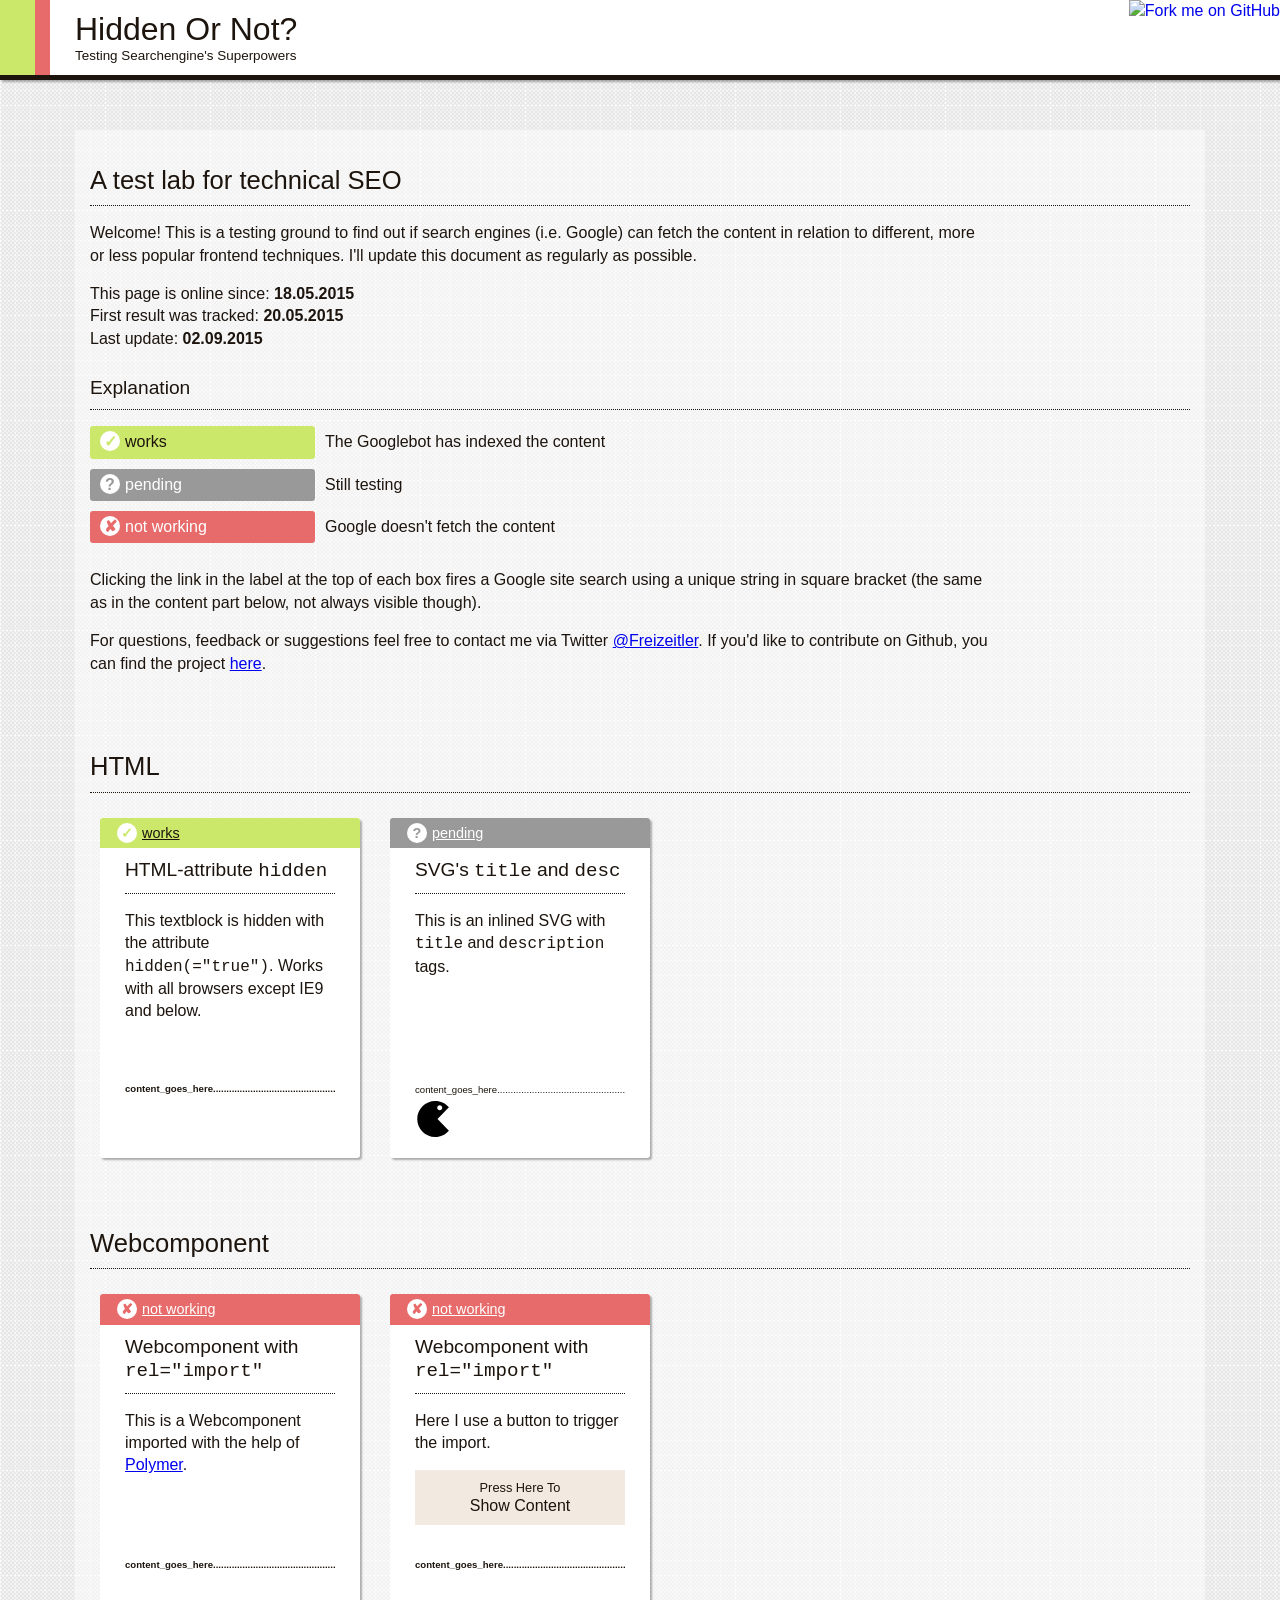
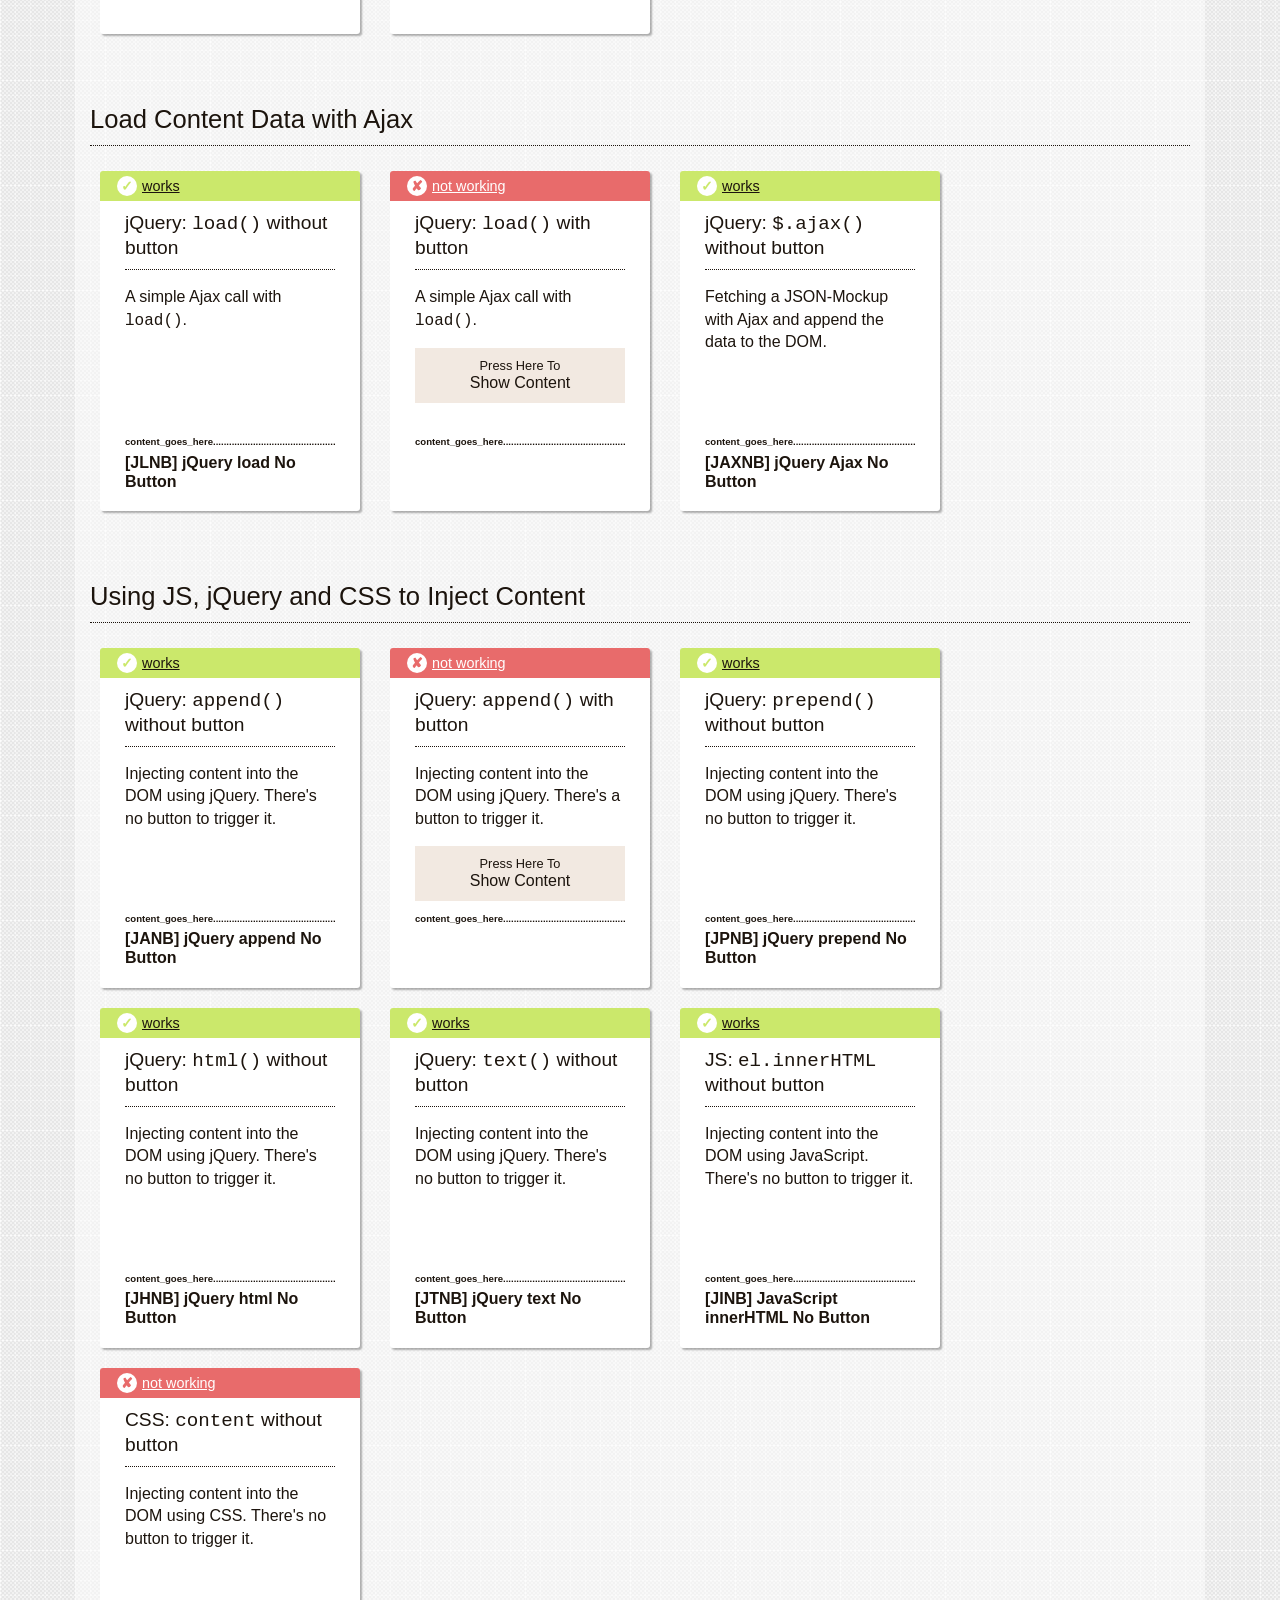
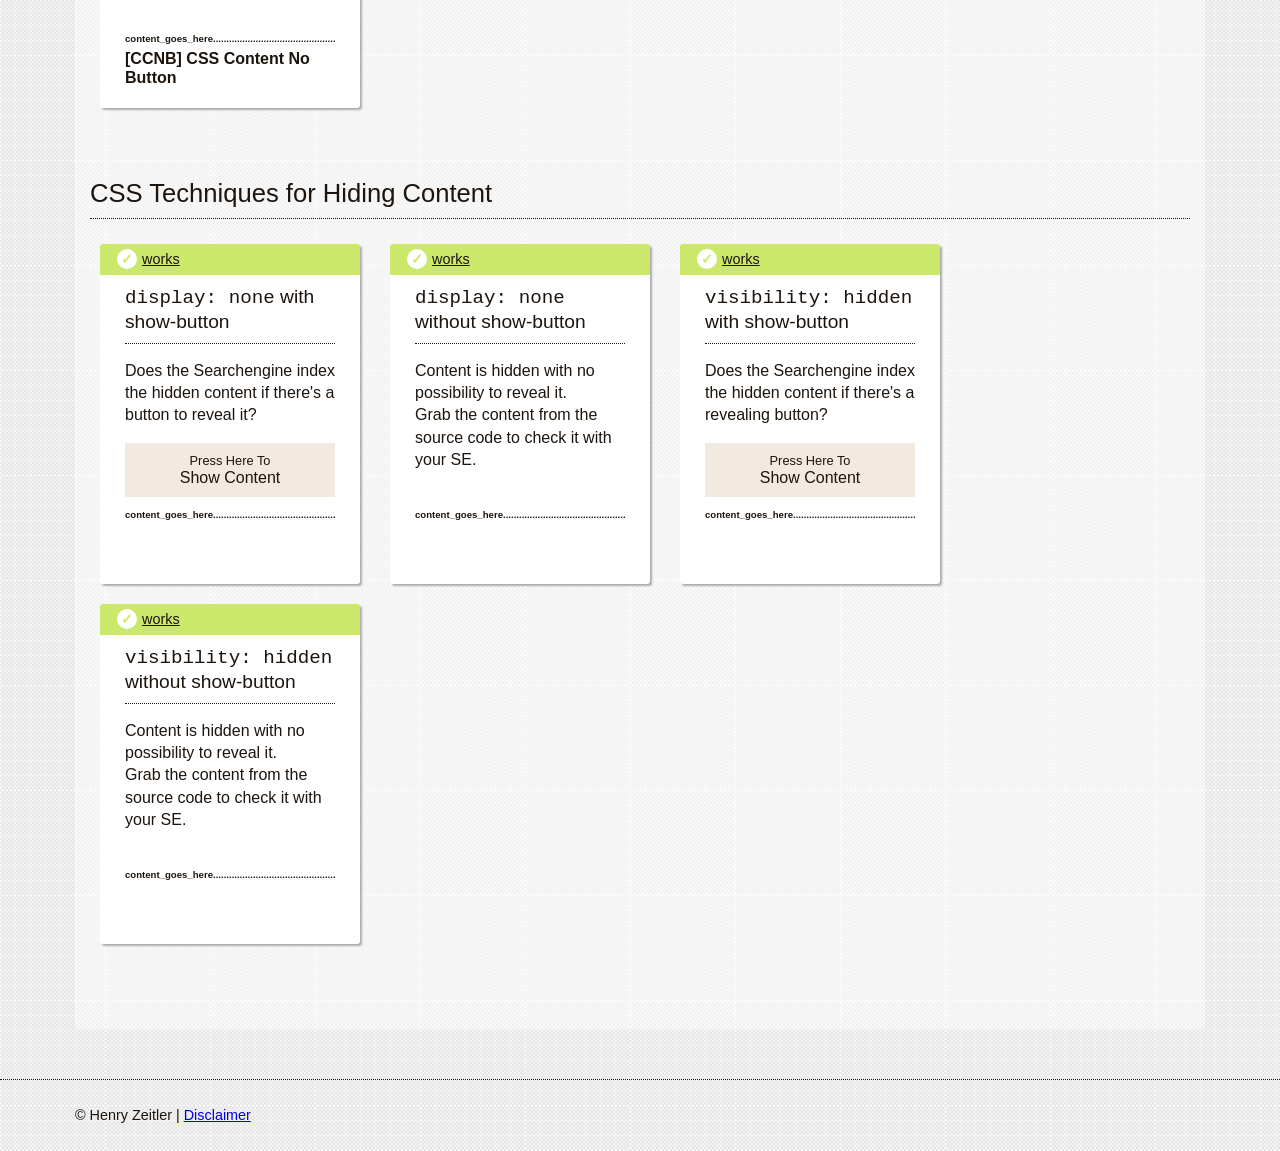
==== commit f423be16: "some styling and rwd" ====
--- a/index.html
+++ b/index.html
@@ -29,7 +29,7 @@
 	<link rel="import" href="component/super-content.html">
 
 	<style type="text/css">
-		html{font-family:sans-serif;-ms-text-size-adjust:100%;-webkit-text-size-adjust:100%}body{margin:0}article,aside,details,figcaption,figure,footer,header,hgroup,main,menu,nav,section,summary{display:block}audio,canvas,progress,video{display:inline-block;vertical-align:baseline}audio:not([controls]){display:none;height:0}[hidden],template{display:none}a{background-color:transparent}a:active,a:hover{outline:0}abbr[title]{border-bottom:1px dotted}b,strong{font-weight:700}dfn{font-style:italic}h1{font-size:2em;margin:.67em 0}mark{background:#ff0;color:#000}small{font-size:80%}sub,sup{font-size:75%;line-height:0;position:relative;vertical-align:baseline}sup{top:-.5em}sub{bottom:-.25em}img{border:0}svg:not(:root){overflow:hidden}figure{margin:1em 40px}hr{-webkit-box-sizing:content-box;-moz-box-sizing:content-box;box-sizing:content-box;height:0}pre{overflow:auto}code,kbd,pre,samp{font-family:monospace,monospace;font-size:1em}button,input,optgroup,select,textarea{color:inherit;font:inherit;margin:0}button{overflow:visible}button,select{text-transform:none}button,html input[type=button],input[type=reset],input[type=submit]{-webkit-appearance:button;cursor:pointer}button[disabled],html input[disabled]{cursor:default}button::-moz-focus-inner,input::-moz-focus-inner{border:0;padding:0}input{line-height:normal}input[type=checkbox],input[type=radio]{-webkit-box-sizing:border-box;-moz-box-sizing:border-box;box-sizing:border-box;padding:0}input[type=number]::-webkit-inner-spin-button,input[type=number]::-webkit-outer-spin-button{height:auto}input[type=search]{-webkit-appearance:textfield;-webkit-box-sizing:content-box;-moz-box-sizing:content-box;box-sizing:content-box}input[type=search]::-webkit-search-cancel-button,input[type=search]::-webkit-search-decoration{-webkit-appearance:none}fieldset{border:1px solid silver;margin:0 2px;padding:.35em .625em .75em}legend{border:0;padding:0}textarea{overflow:auto}optgroup{font-weight:700}table{border-collapse:collapse;border-spacing:0}td,th{padding:0}.bv-cf:before,.bv-cf:after{content:" ";display:table}.bv-cf:after{clear:both}.bv-float-left{float:left}.bv-float-right{float:right}.bv-clear-both{clear:both}body{background:url(../images/project_papper.png);font:normal 1em/1.4 sans-serif;color:#1c140d}h1,h2,h3,h4,h5,h6{margin-top:0;font-weight:400;line-height:1.2}h1{padding:10px 25px;font-size:2em;margin-left:35px;background:#fff;margin-bottom:0;border-left:15px solid #e86b6b}h1 span{display:block;font-size:.42em}h2,h3{padding:10px 25px 10px 0;font-size:1.6em;margin-bottom:15px;border-bottom:1px dotted #1c140d}h3{font-size:1.2em;padding:10px 0}h4{font-weight:700}p{padding-left:25px;max-width:900px}figure{margin-left:0}button{background:none;border:none;display:block;padding:10px 0;text-align:center;background:#f2e9e1;margin-bottom:1em;width:100%;line-height:1.2}button span{display:block;font-size:.8em}blockquote{margin:0 0 25px 100px;border-left:10px solid #ddd;padding:10px;font-style:italic;float:right}.dnwb .content span{display:none}.dnwb .content.active span{display:block}.dnnb .content span{display:none}.vhwb .content span{visibility:hidden}.vhwb .content.active span{visibility:visible}.vhnb .content span{visibility:hidden}.ccnb .content span:before{content:'[CCNB] CSS Content No Button'}.header{background:#cbe86b;border-bottom:5px solid #1c140d;-webkit-box-shadow:2px 2px 2px rgba(0,0,0,.3);-moz-box-shadow:2px 2px 2px rgba(0,0,0,.3);box-shadow:2px 2px 2px rgba(0,0,0,.3)}@media(min-width:0em){.main{padding:25px 15px}}@media(min-width:22.5em){.main{padding:50px 75px}}.main p{padding:0}.section{margin-bottom:50px;clear:both}.mobile-yeti{width:320px}.mobile-yeti img{max-width:100%;height:auto}.tile{-webkit-box-sizing:border-box;-moz-box-sizing:border-box;box-sizing:border-box;padding:25px;width:260px;height:340px;background:#fff;float:left;margin:10px 20px 10px 10px;-webkit-border-radius:3px;-moz-border-radius:3px;border-radius:3px;-webkit-box-shadow:2px 2px 2px rgba(0,0,0,.3);-moz-box-shadow:2px 2px 2px rgba(0,0,0,.3);box-shadow:2px 2px 2px rgba(0,0,0,.3);position:relative}.tile .content{position:absolute;left:0;bottom:0;width:100%;-webkit-box-sizing:border-box;-moz-box-sizing:border-box;box-sizing:border-box;padding:0 25px;height:50px;margin-bottom:0;min-height:70px}.tile .content:before{content:'content_goes_here...................................................................';font-size:.6em;position:relative;top:-5px;display:block;overflow:hidden}.tile-label{padding:5px 0 5px 17px;margin:-25px -25px 0;font-size:.9em;-webkit-border-radius:3px 3px 0 0;-moz-border-radius:3px 3px 0 0;border-radius:3px 3px 0 0;display:block}.works{background:#cbe86b;color:#1c140d}.works:before{content:'\2713';margin-right:5px;background:#fff;width:20px;height:20px;display:inline-block;color:#cbe86b;text-align:center;-webkit-border-radius:50%;-moz-border-radius:50%;border-radius:50%;position:relative;font-weight:700}.works-not{background:#e86b6b;color:#fff}.works-not:before{content:'\2718';margin-right:5px;background:#fff;width:20px;height:20px;display:inline-block;color:#e86b6b;text-align:center;-webkit-border-radius:50%;-moz-border-radius:50%;border-radius:50%;position:relative;font-weight:700}.pending{background:#999;color:#fff}.pending:before{content:'?';background:#fff;width:20px;height:20px;display:inline-block;color:#999;text-align:center;-webkit-border-radius:50%;-moz-border-radius:50%;border-radius:50%;position:relative;font-weight:700;margin-right:5px}.definition{max-width:900px}.definition dt{float:left;width:25%;padding:5px 10px;-webkit-box-sizing:border-box;-moz-box-sizing:border-box;box-sizing:border-box;display:block;margin:0 0 10px;-webkit-border-radius:3px;-moz-border-radius:3px;border-radius:3px}.definition dt:last-child{margin-bottom:0}.definition dd{float:left;width:70%;-webkit-box-sizing:border-box;-moz-box-sizing:border-box;box-sizing:border-box;display:block;padding:5px 10px;margin:0 0 10px}.definition dd:last-child{margin-bottom:0}.footer{font-size:.9em;padding:25px 0 25px 75px;border-top:1px dotted #1c140d}
+		html{font-family:sans-serif;-ms-text-size-adjust:100%;-webkit-text-size-adjust:100%}body{margin:0}article,aside,details,figcaption,figure,footer,header,hgroup,main,menu,nav,section,summary{display:block}audio,canvas,progress,video{display:inline-block;vertical-align:baseline}audio:not([controls]){display:none;height:0}[hidden],template{display:none}a{background-color:transparent}a:active,a:hover{outline:0}abbr[title]{border-bottom:1px dotted}b,strong{font-weight:700}dfn{font-style:italic}h1{font-size:2em;margin:.67em 0}mark{background:#ff0;color:#000}small{font-size:80%}sub,sup{font-size:75%;line-height:0;position:relative;vertical-align:baseline}sup{top:-.5em}sub{bottom:-.25em}img{border:0}svg:not(:root){overflow:hidden}figure{margin:1em 40px}hr{-webkit-box-sizing:content-box;-moz-box-sizing:content-box;box-sizing:content-box;height:0}pre{overflow:auto}code,kbd,pre,samp{font-family:monospace,monospace;font-size:1em}button,input,optgroup,select,textarea{color:inherit;font:inherit;margin:0}button{overflow:visible}button,select{text-transform:none}button,html input[type=button],input[type=reset],input[type=submit]{-webkit-appearance:button;cursor:pointer}button[disabled],html input[disabled]{cursor:default}button::-moz-focus-inner,input::-moz-focus-inner{border:0;padding:0}input{line-height:normal}input[type=checkbox],input[type=radio]{-webkit-box-sizing:border-box;-moz-box-sizing:border-box;box-sizing:border-box;padding:0}input[type=number]::-webkit-inner-spin-button,input[type=number]::-webkit-outer-spin-button{height:auto}input[type=search]{-webkit-appearance:textfield;-webkit-box-sizing:content-box;-moz-box-sizing:content-box;box-sizing:content-box}input[type=search]::-webkit-search-cancel-button,input[type=search]::-webkit-search-decoration{-webkit-appearance:none}fieldset{border:1px solid silver;margin:0 2px;padding:.35em .625em .75em}legend{border:0;padding:0}textarea{overflow:auto}optgroup{font-weight:700}table{border-collapse:collapse;border-spacing:0}td,th{padding:0}.bv-cf:before,.bv-cf:after{content:" ";display:table}.bv-cf:after{clear:both}.bv-float-left{float:left}.bv-float-right{float:right}.bv-clear-both{clear:both}body{background:url(../images/project_papper.png);font:normal 1em/1.4 sans-serif;color:#1c140d}h1,h2,h3,h4,h5,h6{margin-top:0;font-weight:400;line-height:1.2}h1{padding:10px 25px;font-size:2em;margin-left:35px;background:#fff;margin-bottom:0;border-left:15px solid #e86b6b}h1 span{display:block;font-size:.42em}h2,h3{padding:10px 25px 10px 0;font-size:1.6em;margin-bottom:15px;border-bottom:1px dotted #1c140d}h3{font-size:1.2em;padding:10px 0}h4{font-weight:700}p{padding-left:25px;max-width:900px}figure{margin-left:0}button{background:none;border:none;display:block;padding:10px 0;text-align:center;background:#f2e9e1;margin-bottom:1em;width:100%;line-height:1.2}button span{display:block;font-size:.8em}blockquote{margin:0 0 25px 100px;border-left:10px solid #ddd;padding:10px;font-style:italic;float:right}.dnwb .content span{display:none}.dnwb .content.active span{display:block}.dnnb .content span{display:none}.vhwb .content span{visibility:hidden}.vhwb .content.active span{visibility:visible}.vhnb .content span{visibility:hidden}.ccnb .content span:before{content:'[CCNB] CSS Content No Button'}.header{background:#cbe86b;border-bottom:5px solid #1c140d;-webkit-box-shadow:2px 2px 2px rgba(0,0,0,.3);-moz-box-shadow:2px 2px 2px rgba(0,0,0,.3);box-shadow:2px 2px 2px rgba(0,0,0,.3)}@media(min-width:0em){.main{padding:25px 15px}}@media(min-width:45.25em){.main{margin:50px 75px;background-color:rgba(255,255,255,.5)}}.main p{padding:0}.section{margin-bottom:50px;clear:both}.mobile-yeti{width:320px}.mobile-yeti img{max-width:100%;height:auto}.tile{-webkit-box-sizing:border-box;-moz-box-sizing:border-box;box-sizing:border-box;padding:25px;width:260px;height:340px;background:#fff;float:left;margin:10px 20px 10px 10px;-webkit-border-radius:3px;-moz-border-radius:3px;border-radius:3px;-webkit-box-shadow:2px 2px 2px rgba(0,0,0,.3);-moz-box-shadow:2px 2px 2px rgba(0,0,0,.3);box-shadow:2px 2px 2px rgba(0,0,0,.3);position:relative}.tile .content{position:absolute;left:0;bottom:0;width:100%;-webkit-box-sizing:border-box;-moz-box-sizing:border-box;box-sizing:border-box;padding:0 25px;height:50px;margin-bottom:0;min-height:70px}.tile .content:before{content:'content_goes_here...................................................................';font-size:.6em;position:relative;top:-5px;display:block;overflow:hidden}.tile-label{padding:5px 0 5px 17px;margin:-25px -25px 0;font-size:.9em;-webkit-border-radius:3px 3px 0 0;-moz-border-radius:3px 3px 0 0;border-radius:3px 3px 0 0;display:block}.works{background:#cbe86b;color:#1c140d}.works:before{content:'\2713';margin-right:5px;background:#fff;width:20px;height:20px;display:inline-block;color:#cbe86b;text-align:center;-webkit-border-radius:50%;-moz-border-radius:50%;border-radius:50%;position:relative;font-weight:700}.works-not{background:#e86b6b;color:#fff}.works-not:before{content:'\2718';margin-right:5px;background:#fff;width:20px;height:20px;display:inline-block;color:#e86b6b;text-align:center;-webkit-border-radius:50%;-moz-border-radius:50%;border-radius:50%;position:relative;font-weight:700}.pending{background:#999;color:#fff}.pending:before{content:'?';background:#fff;width:20px;height:20px;display:inline-block;color:#999;text-align:center;-webkit-border-radius:50%;-moz-border-radius:50%;border-radius:50%;position:relative;font-weight:700;margin-right:5px}.definition{max-width:900px}.definition dt{float:left;width:25%;padding:5px 10px;-webkit-box-sizing:border-box;-moz-box-sizing:border-box;box-sizing:border-box;display:block;margin:0 0 10px;-webkit-border-radius:3px;-moz-border-radius:3px;border-radius:3px}.definition dt:last-child{margin-bottom:0}.definition dd{float:left;width:70%;-webkit-box-sizing:border-box;-moz-box-sizing:border-box;box-sizing:border-box;display:block;padding:5px 10px;margin:0 0 10px}.definition dd:last-child{margin-bottom:0}@media(min-width:0em){.definition dd{min-height:54px}}@media(min-width:45.25em){.definition dd{min-height:0}}.footer{font-size:.9em;padding:25px 0 25px 75px;border-top:1px dotted #1c140d}
 /*# sourceMappingURL=app.css.map */
 	</style>
 </head>
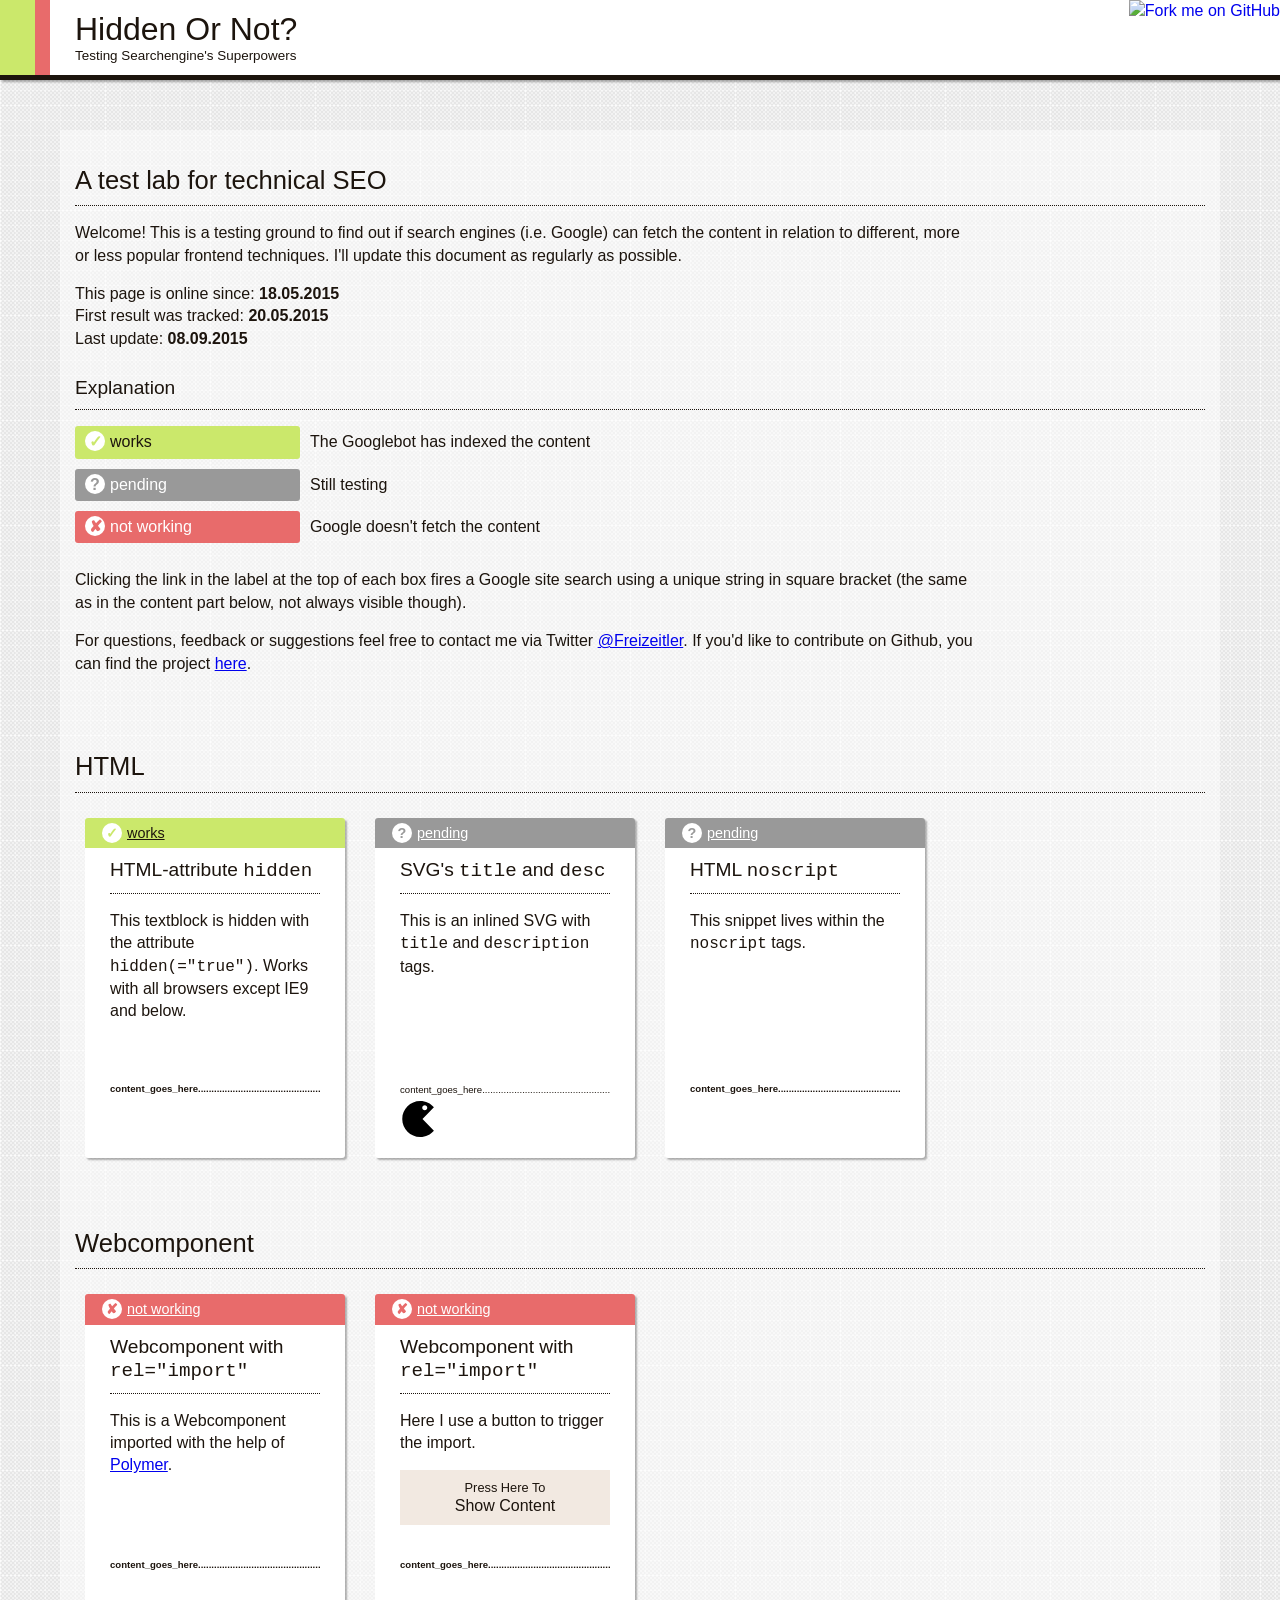
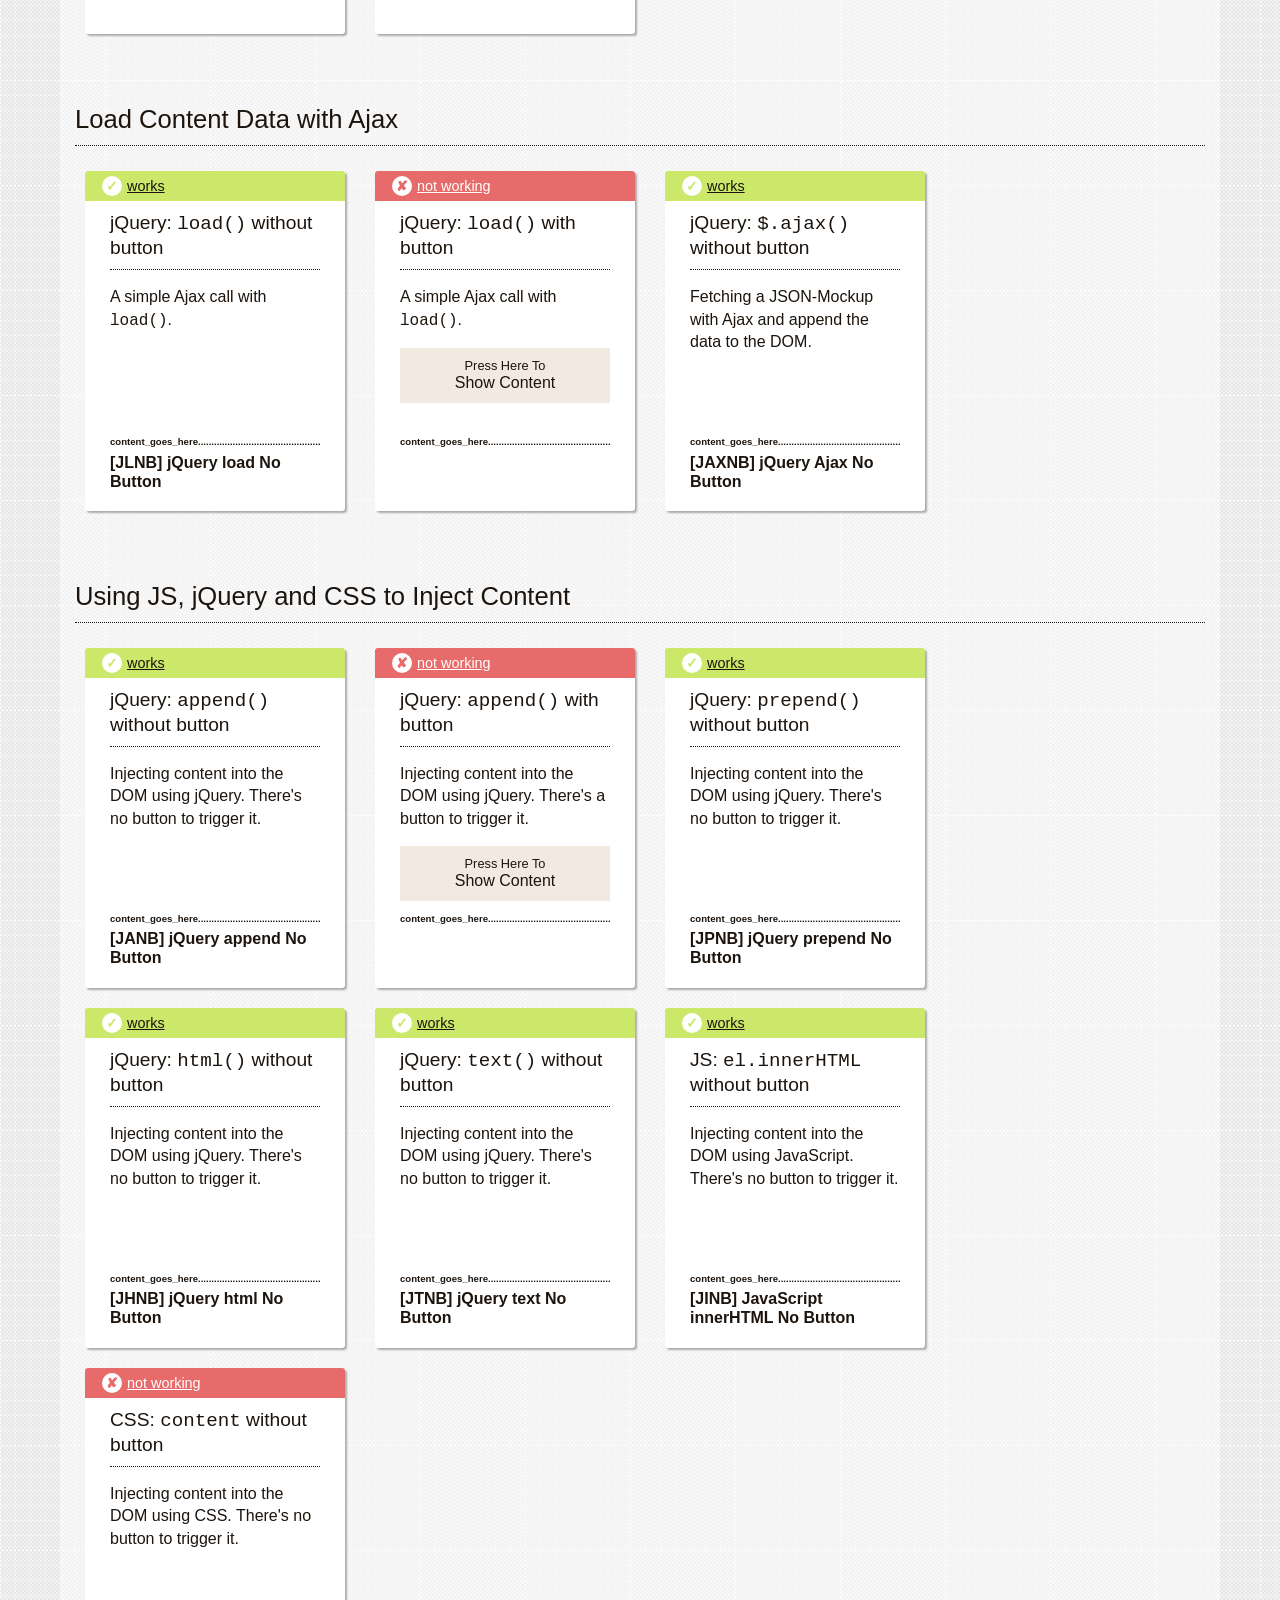
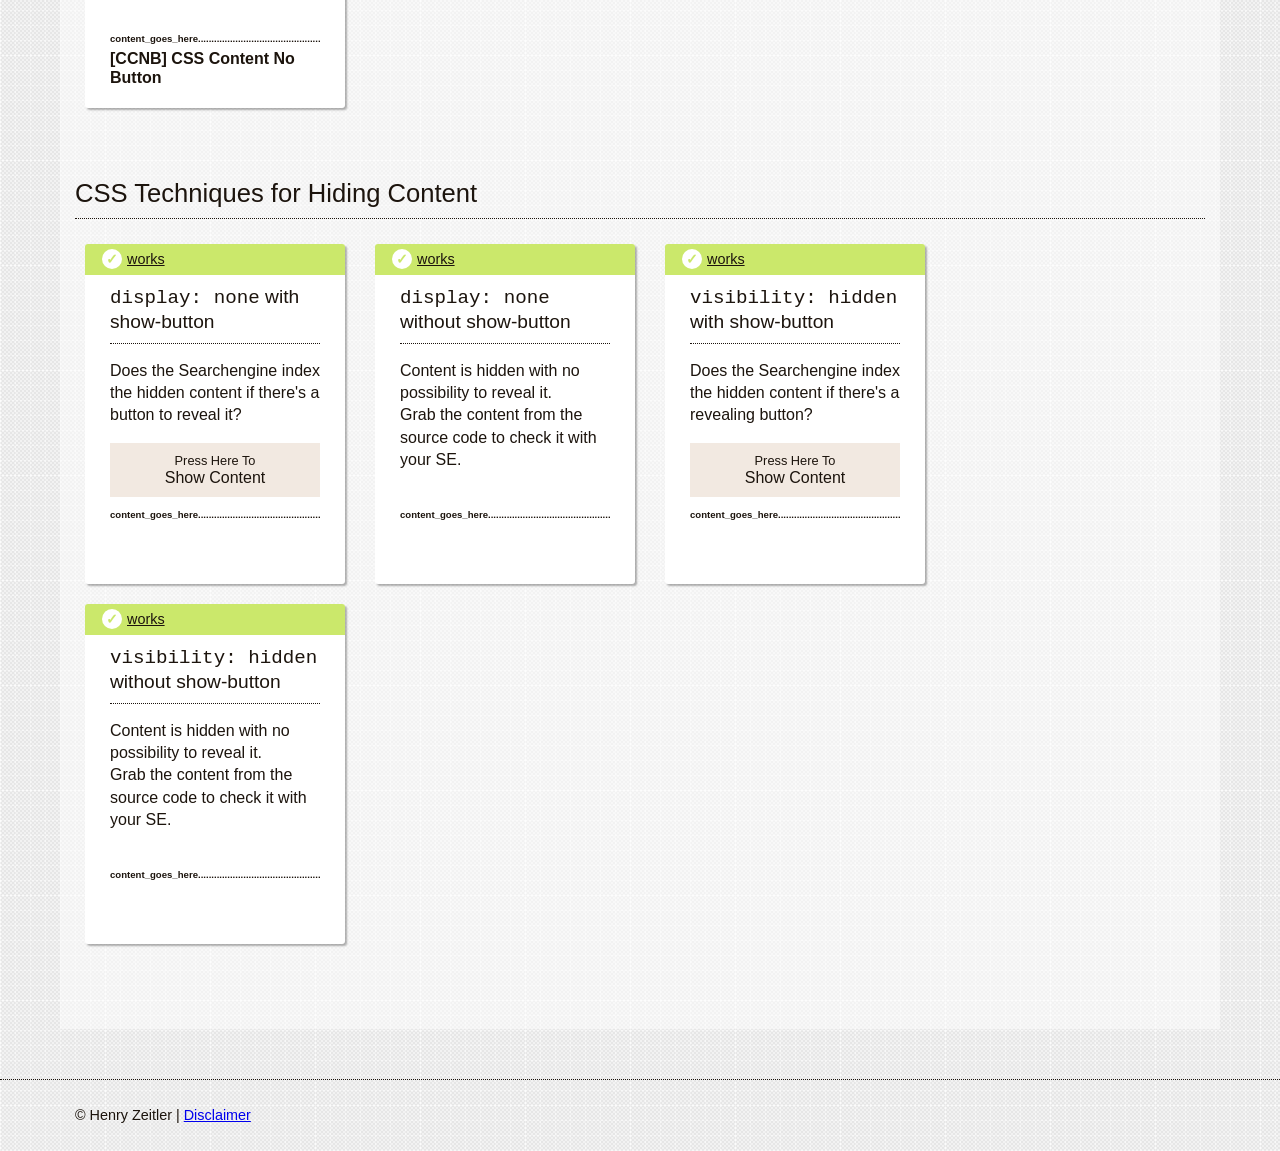
==== commit 151bc17b: "added noscript snippet" ====
--- a/index.html
+++ b/index.html
@@ -29,7 +29,7 @@
 	<link rel="import" href="component/super-content.html">
 
 	<style type="text/css">
-		html{font-family:sans-serif;-ms-text-size-adjust:100%;-webkit-text-size-adjust:100%}body{margin:0}article,aside,details,figcaption,figure,footer,header,hgroup,main,menu,nav,section,summary{display:block}audio,canvas,progress,video{display:inline-block;vertical-align:baseline}audio:not([controls]){display:none;height:0}[hidden],template{display:none}a{background-color:transparent}a:active,a:hover{outline:0}abbr[title]{border-bottom:1px dotted}b,strong{font-weight:700}dfn{font-style:italic}h1{font-size:2em;margin:.67em 0}mark{background:#ff0;color:#000}small{font-size:80%}sub,sup{font-size:75%;line-height:0;position:relative;vertical-align:baseline}sup{top:-.5em}sub{bottom:-.25em}img{border:0}svg:not(:root){overflow:hidden}figure{margin:1em 40px}hr{-webkit-box-sizing:content-box;-moz-box-sizing:content-box;box-sizing:content-box;height:0}pre{overflow:auto}code,kbd,pre,samp{font-family:monospace,monospace;font-size:1em}button,input,optgroup,select,textarea{color:inherit;font:inherit;margin:0}button{overflow:visible}button,select{text-transform:none}button,html input[type=button],input[type=reset],input[type=submit]{-webkit-appearance:button;cursor:pointer}button[disabled],html input[disabled]{cursor:default}button::-moz-focus-inner,input::-moz-focus-inner{border:0;padding:0}input{line-height:normal}input[type=checkbox],input[type=radio]{-webkit-box-sizing:border-box;-moz-box-sizing:border-box;box-sizing:border-box;padding:0}input[type=number]::-webkit-inner-spin-button,input[type=number]::-webkit-outer-spin-button{height:auto}input[type=search]{-webkit-appearance:textfield;-webkit-box-sizing:content-box;-moz-box-sizing:content-box;box-sizing:content-box}input[type=search]::-webkit-search-cancel-button,input[type=search]::-webkit-search-decoration{-webkit-appearance:none}fieldset{border:1px solid silver;margin:0 2px;padding:.35em .625em .75em}legend{border:0;padding:0}textarea{overflow:auto}optgroup{font-weight:700}table{border-collapse:collapse;border-spacing:0}td,th{padding:0}.bv-cf:before,.bv-cf:after{content:" ";display:table}.bv-cf:after{clear:both}.bv-float-left{float:left}.bv-float-right{float:right}.bv-clear-both{clear:both}body{background:url(../images/project_papper.png);font:normal 1em/1.4 sans-serif;color:#1c140d}h1,h2,h3,h4,h5,h6{margin-top:0;font-weight:400;line-height:1.2}h1{padding:10px 25px;font-size:2em;margin-left:35px;background:#fff;margin-bottom:0;border-left:15px solid #e86b6b}h1 span{display:block;font-size:.42em}h2,h3{padding:10px 25px 10px 0;font-size:1.6em;margin-bottom:15px;border-bottom:1px dotted #1c140d}h3{font-size:1.2em;padding:10px 0}h4{font-weight:700}p{padding-left:25px;max-width:900px}figure{margin-left:0}button{background:none;border:none;display:block;padding:10px 0;text-align:center;background:#f2e9e1;margin-bottom:1em;width:100%;line-height:1.2}button span{display:block;font-size:.8em}blockquote{margin:0 0 25px 100px;border-left:10px solid #ddd;padding:10px;font-style:italic;float:right}.dnwb .content span{display:none}.dnwb .content.active span{display:block}.dnnb .content span{display:none}.vhwb .content span{visibility:hidden}.vhwb .content.active span{visibility:visible}.vhnb .content span{visibility:hidden}.ccnb .content span:before{content:'[CCNB] CSS Content No Button'}.header{background:#cbe86b;border-bottom:5px solid #1c140d;-webkit-box-shadow:2px 2px 2px rgba(0,0,0,.3);-moz-box-shadow:2px 2px 2px rgba(0,0,0,.3);box-shadow:2px 2px 2px rgba(0,0,0,.3)}@media(min-width:0em){.main{padding:25px 15px}}@media(min-width:45.25em){.main{margin:50px 75px;background-color:rgba(255,255,255,.5)}}.main p{padding:0}.section{margin-bottom:50px;clear:both}.mobile-yeti{width:320px}.mobile-yeti img{max-width:100%;height:auto}.tile{-webkit-box-sizing:border-box;-moz-box-sizing:border-box;box-sizing:border-box;padding:25px;width:260px;height:340px;background:#fff;float:left;margin:10px 20px 10px 10px;-webkit-border-radius:3px;-moz-border-radius:3px;border-radius:3px;-webkit-box-shadow:2px 2px 2px rgba(0,0,0,.3);-moz-box-shadow:2px 2px 2px rgba(0,0,0,.3);box-shadow:2px 2px 2px rgba(0,0,0,.3);position:relative}.tile .content{position:absolute;left:0;bottom:0;width:100%;-webkit-box-sizing:border-box;-moz-box-sizing:border-box;box-sizing:border-box;padding:0 25px;height:50px;margin-bottom:0;min-height:70px}.tile .content:before{content:'content_goes_here...................................................................';font-size:.6em;position:relative;top:-5px;display:block;overflow:hidden}.tile-label{padding:5px 0 5px 17px;margin:-25px -25px 0;font-size:.9em;-webkit-border-radius:3px 3px 0 0;-moz-border-radius:3px 3px 0 0;border-radius:3px 3px 0 0;display:block}.works{background:#cbe86b;color:#1c140d}.works:before{content:'\2713';margin-right:5px;background:#fff;width:20px;height:20px;display:inline-block;color:#cbe86b;text-align:center;-webkit-border-radius:50%;-moz-border-radius:50%;border-radius:50%;position:relative;font-weight:700}.works-not{background:#e86b6b;color:#fff}.works-not:before{content:'\2718';margin-right:5px;background:#fff;width:20px;height:20px;display:inline-block;color:#e86b6b;text-align:center;-webkit-border-radius:50%;-moz-border-radius:50%;border-radius:50%;position:relative;font-weight:700}.pending{background:#999;color:#fff}.pending:before{content:'?';background:#fff;width:20px;height:20px;display:inline-block;color:#999;text-align:center;-webkit-border-radius:50%;-moz-border-radius:50%;border-radius:50%;position:relative;font-weight:700;margin-right:5px}.definition{max-width:900px}.definition dt{float:left;width:25%;padding:5px 10px;-webkit-box-sizing:border-box;-moz-box-sizing:border-box;box-sizing:border-box;display:block;margin:0 0 10px;-webkit-border-radius:3px;-moz-border-radius:3px;border-radius:3px}.definition dt:last-child{margin-bottom:0}.definition dd{float:left;width:70%;-webkit-box-sizing:border-box;-moz-box-sizing:border-box;box-sizing:border-box;display:block;padding:5px 10px;margin:0 0 10px}.definition dd:last-child{margin-bottom:0}@media(min-width:0em){.definition dd{min-height:54px}}@media(min-width:45.25em){.definition dd{min-height:0}}.footer{font-size:.9em;padding:25px 0 25px 75px;border-top:1px dotted #1c140d}
+		html{font-family:sans-serif;-ms-text-size-adjust:100%;-webkit-text-size-adjust:100%}body{margin:0}article,aside,details,figcaption,figure,footer,header,hgroup,main,menu,nav,section,summary{display:block}audio,canvas,progress,video{display:inline-block;vertical-align:baseline}audio:not([controls]){display:none;height:0}[hidden],template{display:none}a{background-color:transparent}a:active,a:hover{outline:0}abbr[title]{border-bottom:1px dotted}b,strong{font-weight:700}dfn{font-style:italic}h1{font-size:2em;margin:.67em 0}mark{background:#ff0;color:#000}small{font-size:80%}sub,sup{font-size:75%;line-height:0;position:relative;vertical-align:baseline}sup{top:-.5em}sub{bottom:-.25em}img{border:0}svg:not(:root){overflow:hidden}figure{margin:1em 40px}hr{-webkit-box-sizing:content-box;-moz-box-sizing:content-box;box-sizing:content-box;height:0}pre{overflow:auto}code,kbd,pre,samp{font-family:monospace,monospace;font-size:1em}button,input,optgroup,select,textarea{color:inherit;font:inherit;margin:0}button{overflow:visible}button,select{text-transform:none}button,html input[type=button],input[type=reset],input[type=submit]{-webkit-appearance:button;cursor:pointer}button[disabled],html input[disabled]{cursor:default}button::-moz-focus-inner,input::-moz-focus-inner{border:0;padding:0}input{line-height:normal}input[type=checkbox],input[type=radio]{-webkit-box-sizing:border-box;-moz-box-sizing:border-box;box-sizing:border-box;padding:0}input[type=number]::-webkit-inner-spin-button,input[type=number]::-webkit-outer-spin-button{height:auto}input[type=search]{-webkit-appearance:textfield;-webkit-box-sizing:content-box;-moz-box-sizing:content-box;box-sizing:content-box}input[type=search]::-webkit-search-cancel-button,input[type=search]::-webkit-search-decoration{-webkit-appearance:none}fieldset{border:1px solid silver;margin:0 2px;padding:.35em .625em .75em}legend{border:0;padding:0}textarea{overflow:auto}optgroup{font-weight:700}table{border-collapse:collapse;border-spacing:0}td,th{padding:0}.bv-cf:before,.bv-cf:after{content:" ";display:table}.bv-cf:after{clear:both}.bv-float-left{float:left}.bv-float-right{float:right}.bv-clear-both{clear:both}body{background:url(../images/project_papper.png);font:normal 1em/1.4 sans-serif;color:#1c140d}h1,h2,h3,h4,h5,h6{margin-top:0;font-weight:400;line-height:1.2}h1{padding:10px 25px;font-size:2em;margin-left:35px;background:#fff;margin-bottom:0;border-left:15px solid #e86b6b}h1 span{display:block;font-size:.42em}h2,h3{padding:10px 25px 10px 0;font-size:1.6em;margin-bottom:15px;border-bottom:1px dotted #1c140d}h3{font-size:1.2em;padding:10px 0}h4{font-weight:700}p{padding-left:25px;max-width:900px}figure{margin-left:0}button{background:none;border:none;display:block;padding:10px 0;text-align:center;background:#f2e9e1;margin-bottom:1em;width:100%;line-height:1.2}button span{display:block;font-size:.8em}blockquote{margin:0 0 25px 100px;border-left:10px solid #ddd;padding:10px;font-style:italic;float:right}.dnwb .content span{display:none}.dnwb .content.active span{display:block}.dnnb .content span{display:none}.vhwb .content span{visibility:hidden}.vhwb .content.active span{visibility:visible}.vhnb .content span{visibility:hidden}.ccnb .content span:before{content:'[CCNB] CSS Content No Button'}.header{background:#cbe86b;border-bottom:5px solid #1c140d;-webkit-box-shadow:2px 2px 2px rgba(0,0,0,.3);-moz-box-shadow:2px 2px 2px rgba(0,0,0,.3);box-shadow:2px 2px 2px rgba(0,0,0,.3)}@media(min-width:0em){.main{padding:25px 15px}}@media(min-width:45.25em){.main{margin:50px 60px;background-color:rgba(255,255,255,.5)}}.main p{padding:0}.section{margin-bottom:50px;clear:both}.mobile-yeti{width:320px}.mobile-yeti img{max-width:100%;height:auto}.tile{-webkit-box-sizing:border-box;-moz-box-sizing:border-box;box-sizing:border-box;padding:25px;width:260px;height:340px;background:#fff;float:left;margin:10px 20px 10px 10px;-webkit-border-radius:3px;-moz-border-radius:3px;border-radius:3px;-webkit-box-shadow:2px 2px 2px rgba(0,0,0,.3);-moz-box-shadow:2px 2px 2px rgba(0,0,0,.3);box-shadow:2px 2px 2px rgba(0,0,0,.3);position:relative}.tile .content{position:absolute;left:0;bottom:0;width:100%;-webkit-box-sizing:border-box;-moz-box-sizing:border-box;box-sizing:border-box;padding:0 25px;height:50px;margin-bottom:0;min-height:70px}.tile .content:before{content:'content_goes_here...................................................................';font-size:.6em;position:relative;top:-5px;display:block;overflow:hidden}.tile-label{padding:5px 0 5px 17px;margin:-25px -25px 0;font-size:.9em;-webkit-border-radius:3px 3px 0 0;-moz-border-radius:3px 3px 0 0;border-radius:3px 3px 0 0;display:block}.works{background:#cbe86b;color:#1c140d}.works:before{content:'\2713';margin-right:5px;background:#fff;width:20px;height:20px;display:inline-block;color:#cbe86b;text-align:center;-webkit-border-radius:50%;-moz-border-radius:50%;border-radius:50%;position:relative;font-weight:700}.works-not{background:#e86b6b;color:#fff}.works-not:before{content:'\2718';margin-right:5px;background:#fff;width:20px;height:20px;display:inline-block;color:#e86b6b;text-align:center;-webkit-border-radius:50%;-moz-border-radius:50%;border-radius:50%;position:relative;font-weight:700}.pending{background:#999;color:#fff}.pending:before{content:'?';background:#fff;width:20px;height:20px;display:inline-block;color:#999;text-align:center;-webkit-border-radius:50%;-moz-border-radius:50%;border-radius:50%;position:relative;font-weight:700;margin-right:5px}.definition{max-width:900px}.definition dt{float:left;width:25%;padding:5px 10px;-webkit-box-sizing:border-box;-moz-box-sizing:border-box;box-sizing:border-box;display:block;margin:0 0 10px;-webkit-border-radius:3px;-moz-border-radius:3px;border-radius:3px}.definition dt:last-child{margin-bottom:0}.definition dd{float:left;width:70%;-webkit-box-sizing:border-box;-moz-box-sizing:border-box;box-sizing:border-box;display:block;padding:5px 10px;margin:0 0 10px}.definition dd:last-child{margin-bottom:0}@media(min-width:0em){.definition dd{min-height:54px}}@media(min-width:45.25em){.definition dd{min-height:0}}.footer{font-size:.9em;padding:25px 0 25px 75px;border-top:1px dotted #1c140d}
 /*# sourceMappingURL=app.css.map */
 	</style>
 </head>
@@ -44,7 +44,7 @@
 		<p>Welcome! This is a testing ground to find out if search engines (i.e. Google) can fetch the content in relation to different, more or less popular frontend techniques. I'll update this document as regularly as possible.</p>
 		<p>This page is online since: <strong>18.05.2015</strong><br />
 		First result was tracked: <strong>20.05.2015</strong><br />
-		Last update: <strong>02.09.2015</strong></p>		
+		Last update: <strong>08.09.2015</strong></p>		
 
 		<h3>Explanation</h3>
 		<dl class="definition bv-cf">
@@ -97,6 +97,15 @@
 				</div>
 			</div>
 
+			<div class="tile attrh">
+				<a href="https://www.google.de/webhp?sourceid=chrome-instant&rlz=1C1CHFX_deDE569DE569&ion=1&espv=2&ie=UTF-8#q=site%3A+seo.freizeitler.de+%5BHTMLNS%5D+HTML+Noscript" title="Quickcheck on Google" class="tile-label pending">pending</a>
+				<h3>HTML <code>noscript</code></h3>
+				<p>This snippet lives within the <code>noscript</code> tags.</p>
+				<div class="tile-test">
+					<h4 class="content" aria-label="Content goes here"><noscript>[HTMLNS] HTML Noscript</noscript></h4>
+				</div>
+			</div>
+
 		</section>
 		
 		<section class="section bv-cf">
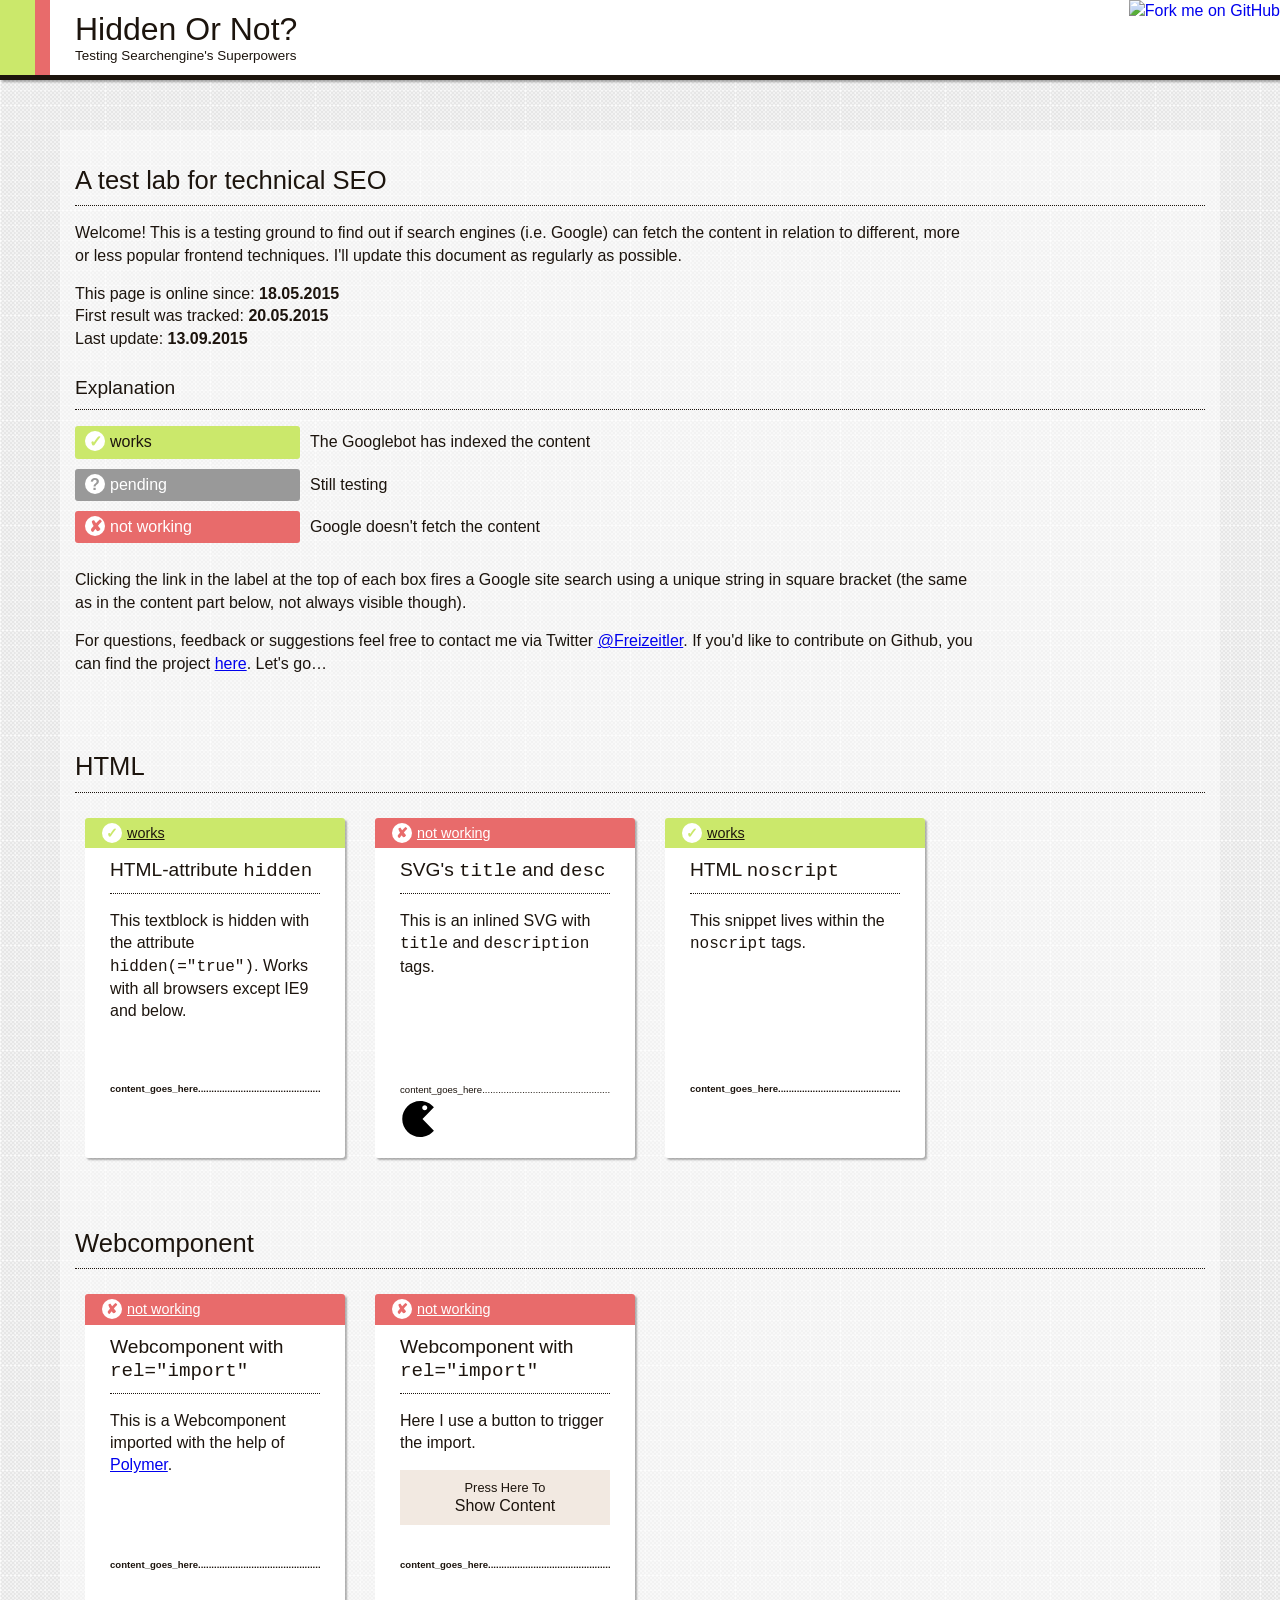
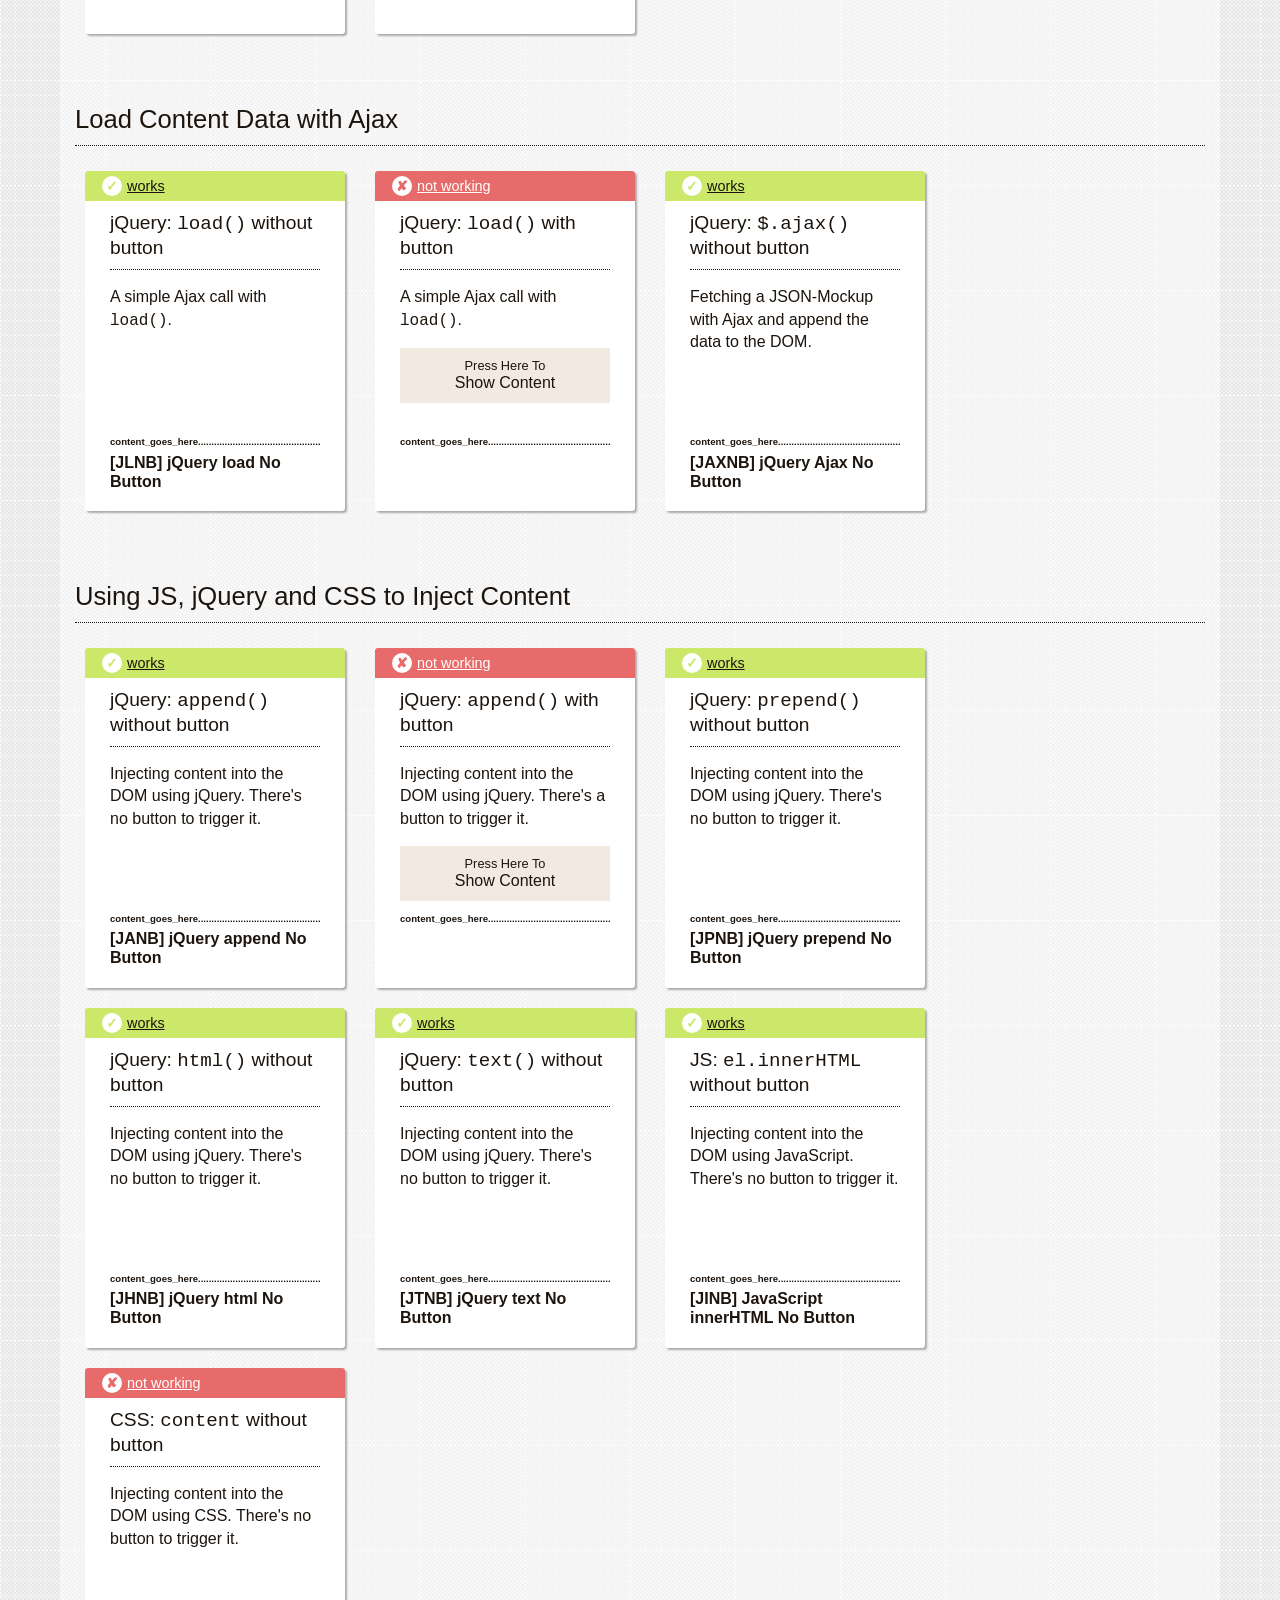
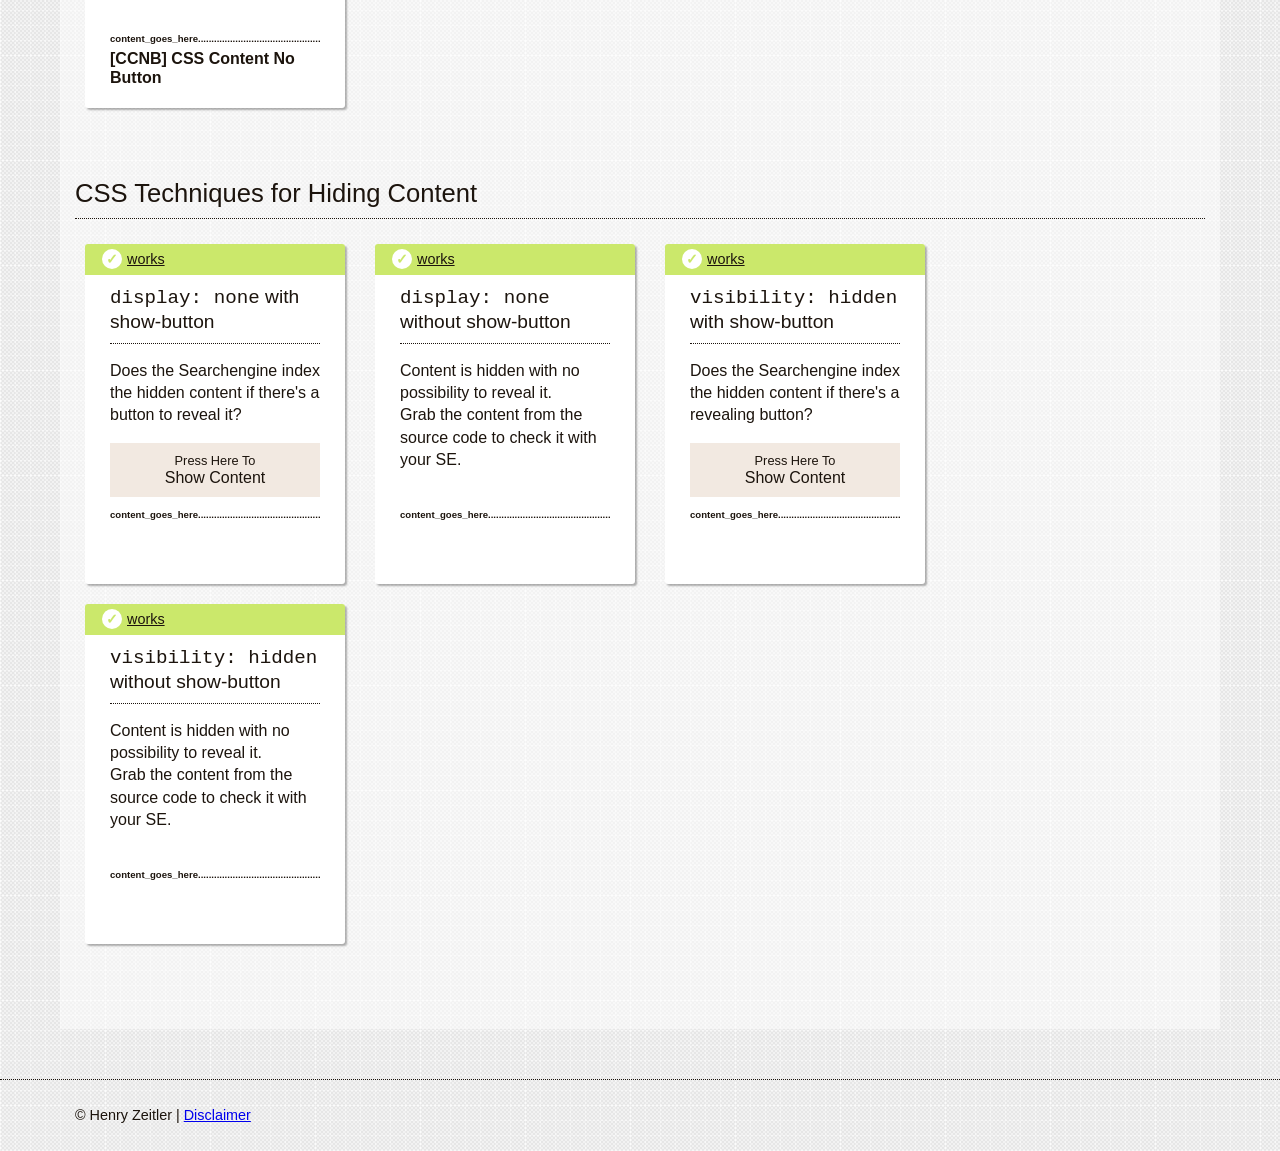
==== commit 6a2a70f5: "noscript actually works" ====
--- a/index.html
+++ b/index.html
@@ -44,7 +44,7 @@
 		<p>Welcome! This is a testing ground to find out if search engines (i.e. Google) can fetch the content in relation to different, more or less popular frontend techniques. I'll update this document as regularly as possible.</p>
 		<p>This page is online since: <strong>18.05.2015</strong><br />
 		First result was tracked: <strong>20.05.2015</strong><br />
-		Last update: <strong>08.09.2015</strong></p>		
+		Last update: <strong>13.09.2015</strong></p>		
 
 		<h3>Explanation</h3>
 		<dl class="definition bv-cf">
@@ -58,7 +58,7 @@
 
 		<p>Clicking the link in the label at the top of each box fires a Google site search using a unique string in square bracket (the same as in the content part below, not always visible though). </p> 
 
-		<p>For questions, feedback or suggestions feel free to contact me via Twitter <a href="https://twitter.com/Freizeitler" title="contact me on Twitter">@Freizeitler</a>. If you'd like to contribute on Github, you can find the project <a href="https://github.com/Freizeitler/seowatch" title="Fork me on Github">here</a>.</p> 
+		<p>For questions, feedback or suggestions feel free to contact me via Twitter <a href="https://twitter.com/Freizeitler" title="contact me on Twitter">@Freizeitler</a>. If you'd like to contribute on Github, you can find the project <a href="https://github.com/Freizeitler/seowatch" title="Fork me on Github">here</a>. Let's go&hellip;</p> 
 		</section>
 
 		<section class="section bv-cf">
@@ -74,7 +74,7 @@
 			</div>
 
 			<div class="tile svgmeta">
-				<a href="https://www.google.de/webhp?sourceid=chrome-instant&rlz=1C1CHFX_deDE569DE569&ion=1&espv=2&ie=UTF-8#q=site%3A+seo.freizeitler.de+%5BSVGTIN%5D+SVG+Tags+Inlined" title="Quickcheck on Google" class="tile-label pending">pending</a>
+				<a href="https://www.google.de/webhp?sourceid=chrome-instant&rlz=1C1CHFX_deDE569DE569&ion=1&espv=2&ie=UTF-8#q=site%3A+seo.freizeitler.de+%5BSVGTIN%5D+SVG+Tags+Inlined" title="Quickcheck on Google" class="tile-label works-not">not working</a>
 				<h3>SVG's <code>title</code> and <code>desc</code></h3>
 				<p>This is an inlined SVG with <code>title</code> and <code>description</code> tags.</p>
 				<div class="tile-test">
@@ -98,7 +98,7 @@
 			</div>
 
 			<div class="tile attrh">
-				<a href="https://www.google.de/webhp?sourceid=chrome-instant&rlz=1C1CHFX_deDE569DE569&ion=1&espv=2&ie=UTF-8#q=site%3A+seo.freizeitler.de+%5BHTMLNS%5D+HTML+Noscript" title="Quickcheck on Google" class="tile-label pending">pending</a>
+				<a href="https://www.google.de/webhp?sourceid=chrome-instant&rlz=1C1CHFX_deDE569DE569&ion=1&espv=2&ie=UTF-8#q=site%3A+seo.freizeitler.de+%5BHTMLNS%5D+HTML+Noscript" title="Quickcheck on Google" class="tile-label works">works</a>
 				<h3>HTML <code>noscript</code></h3>
 				<p>This snippet lives within the <code>noscript</code> tags.</p>
 				<div class="tile-test">
